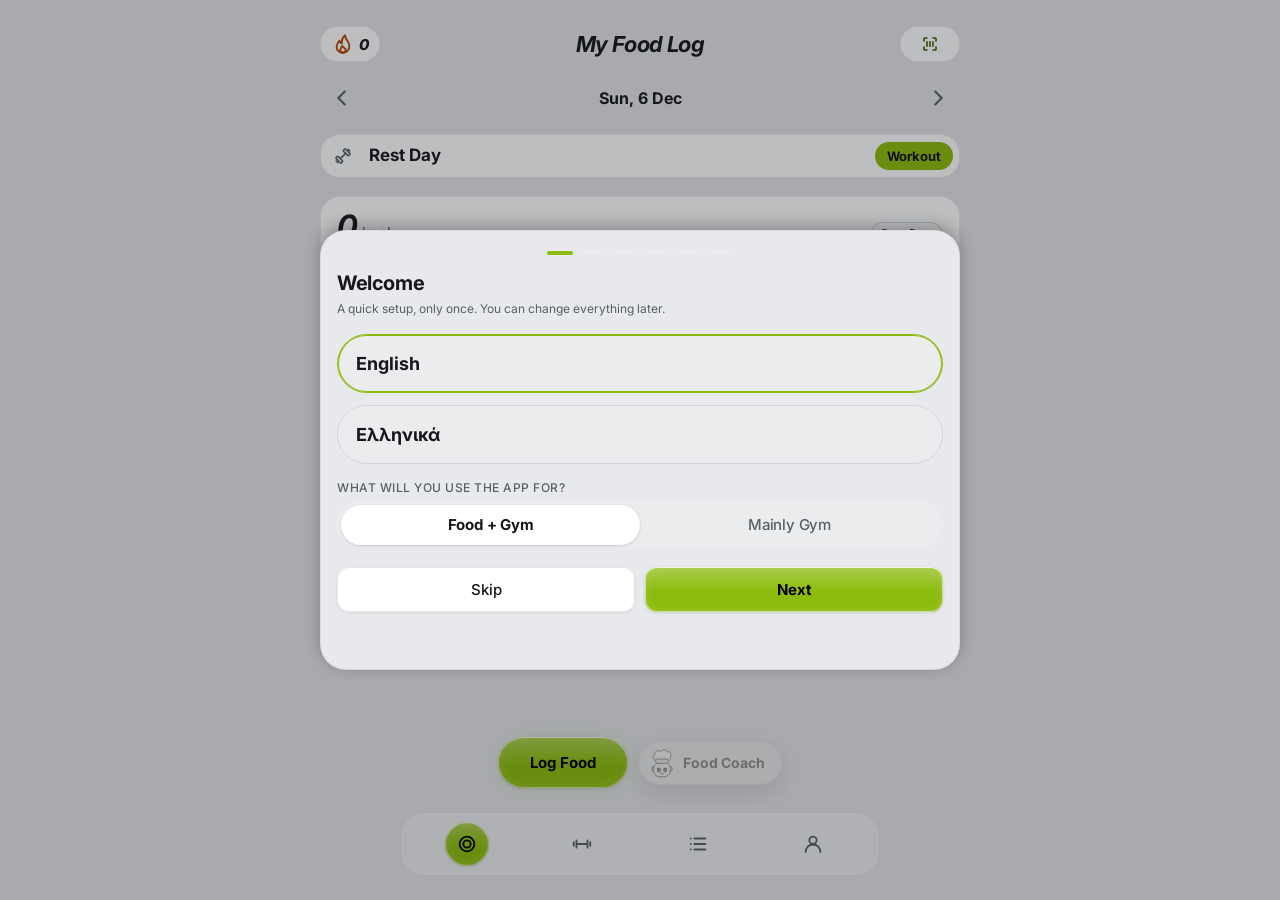
==== index.html @ 52660d32 "Merge pull request #151 from PetrosVertz/claude/peaceful-edison-fq4jvp claude/peaceful-edison-fq4jvp" ====
<!doctype html>
<html lang="en"><head>
<meta charset="utf-8">
<meta name="viewport" content="width=device-width, initial-scale=1, maximum-scale=1, viewport-fit=cover">
<title>Tracker</title>
<meta name="theme-color" content="#0f1113">
<meta name="apple-mobile-web-app-capable" content="yes">
<meta name="mobile-web-app-capable" content="yes">
<meta name="apple-mobile-web-app-status-bar-style" content="black-translucent">
<meta name="apple-mobile-web-app-title" content="Tracker">
<link rel="manifest" href="manifest.webmanifest">
<link rel="icon" href="icon-192.png">
<link rel="apple-touch-icon" href="icon-180.png">
<script>
// 0.6.9 theme (device setting in ft.ui.v1): applied before the first paint so there's no flash. The full logic is THEME in js/ui.js.
(function(){ try{ var raw = localStorage.getItem('ft.ui.v1'), u = JSON.parse(raw || '{}'), th = u.theme || {}, m = th.mode || (raw ? 'dark' : 'auto');
  var look = m === 'auto' ? (matchMedia('(prefers-color-scheme: light)').matches ? 'light' : 'dark') : m; document.documentElement.setAttribute('data-theme', look);
  // 0.7.10.7 Settings › Theme › Status Bar: Solid = the solid black status bar, so the page starts below the clock (iPhone reads this only when the app opens)
  if(th.bar === 'solid'){ document.documentElement.classList.add('sbsolid'); var sb = document.querySelector('meta[name="apple-mobile-web-app-status-bar-style"]'); if(sb) sb.setAttribute('content', 'black'); } }catch(e){} })();
</script>
<script>
// Home Screen app on iPhone: size everything to the real screen (the reported viewport can be shorter, leaving a black strip at the bottom). In Safari nothing changes.
(function(){ var pwa = window.navigator.standalone === true || (window.matchMedia && matchMedia('(display-mode: standalone)').matches); if(!pwa) return;
  var de = document.documentElement; de.classList.add('pwa');
  // 0.7.10.7: with the Solid status bar the page starts below it, so the full screen height would be too tall: use the real viewport.
  // But newer iPhones can ignore Solid and still draw the page under the clock (then the status-bar safe area is not 0): the viewport is short again, so use the full screen
  // height, or the bottom bar and main button float ~60 px too high.
  var probe; function underBar(){ try{ if(!probe){ probe = document.createElement('div'); probe.style.cssText = 'position:fixed;left:0;top:0;width:0;height:env(safe-area-inset-top);visibility:hidden;pointer-events:none'; de.appendChild(probe); } return probe.offsetHeight > 0; }catch(e){ return true; } }
  function fit(){ var portrait = innerHeight >= innerWidth, full = !de.classList.contains('sbsolid') || underBar(), h = portrait && full ? Math.max(innerHeight, screen.height || 0) : innerHeight; de.style.setProperty('--appH', h + 'px'); }
  fit(); addEventListener('resize', fit); addEventListener('orientationchange', function(){ setTimeout(fit, 250); }); })();
</script>
<link rel="preconnect" href="https://fonts.googleapis.com">
<link rel="preconnect" href="https://fonts.gstatic.com" crossorigin>
<link rel="stylesheet" href="https://fonts.googleapis.com/css2?family=Inter:ital,wght@0,400;0,500;0,700;0,800;1,500;1,700;1,800&amp;display=swap">
<link rel="stylesheet" href="css/base.css">
<link rel="stylesheet" href="css/glass.css">
<link rel="stylesheet" href="css/motion.css">
<link rel="stylesheet" href="css/layout.css">
<link rel="stylesheet" href="css/workout.css">
<link rel="stylesheet" href="css/theme.css">
</head>
<body>

<!-- ============ MY FOODS ============ -->
<section class="page wrap hide" id="pgFoods">
  <header>
    <div class="left"><button class="backarrow hide" id="backBtn" aria-label="Back" data-ta="back"><svg width="28" height="28" viewBox="0 0 24 24" fill="none" stroke="currentColor" stroke-width="2.4" stroke-linecap="round" stroke-linejoin="round" aria-hidden="true"><path d="M15 5l-7 7 7 7"/></svg></button><button class="stkbub hide" type="button" aria-label="Streak"></button><h1 data-t="tabFood"></h1></div>
    <p class="hdate hide" id="fDate"></p>
    <div class="hbtns"><button class="scanpill" type="button" id="fScanBtn" aria-label="Scan"><svg width="18" height="18" viewBox="0 0 24 24" fill="none" stroke="currentColor" stroke-width="2.2" stroke-linecap="round" stroke-linejoin="round" aria-hidden="true"><path d="M4 8V5a1 1 0 0 1 1-1h3M16 4h3a1 1 0 0 1 1 1v3M20 16v3a1 1 0 0 1-1 1h-3M8 20H5a1 1 0 0 1-1-1v-3M8 9v6M12 9v6M16 9v6"/></svg></button></div>
  </header>
  <div id="fHub" class="hide">
    <div class="bento fbento" id="fBento">
      <div class="bt bt-foods" role="button" tabindex="0" data-fsec="foods" id="fhFoods"></div>
      <div class="bt" role="button" tabindex="0" data-fsec="meals" id="fhMeals"></div>
      <div class="bt" role="button" tabindex="0" data-fsec="supps" id="fhSupps"></div>
      <div class="bt" role="button" tabindex="0" data-fsec="meals" id="fhRecipes"></div>
      <div class="bt" role="button" tabindex="0" data-fsec="groc" id="fhGroc"></div>
      <div class="bt bt-wide" role="button" tabindex="0" data-fsec="fridge" id="fhInv"></div>
    </div>
  </div>
  <div class="hide" id="fTabs"></div>
  <div id="storeView">
    <div class="logfX"><input class="search" id="search" type="search" data-tp="searchFoods" autocomplete="off"></div>
    <div class="chips" id="catChips"></div>
    <div class="bar"><button class="chkbtn aiafter" type="button" id="checkFoodsBtn" data-t="chkBtn"></button><button class="linkbtn" id="sortBtn"></button></div>
    <div class="list" id="list"></div>
  </div>
  <div id="mealsView" class="hide">
    <div class="recOpts" id="recOpts"><button class="opt bigopt" id="cookSuggestBtn" type="button"><span class="recFace" aria-hidden="true"></span><span><b data-t="cookSuggest"></b><small data-t="cookSuggestSub"></small></span></button><button class="opt bigopt" id="cookQuickBtn" type="button"><span class="recFace" aria-hidden="true"></span><span><b data-t="foodsQrOpt"></b><small data-t="foodsQrOptSub"></small></span></button><button class="opt bigopt" id="cookOwnBtn" type="button"><span><b data-t="cookOwn"></b><small data-t="cookOwnSub"></small></span></button></div>
    <div class="logfX"><input class="search" id="mSearch" type="search" data-tp="searchMeals" autocomplete="off"></div>
    <div class="bar"><span id="mCount"></span></div>
    <div class="list" id="mList"></div>
  </div>
  <div id="foodSupps">
    <h3 class="sect"><span class="sic"><svg width="18" height="18" viewBox="0 0 24 24" fill="none" stroke="currentColor" stroke-width="2" stroke-linecap="round" stroke-linejoin="round" aria-hidden="true"><g transform="rotate(-45 12 12)"><rect x="3" y="8" width="18" height="8" rx="4"/><path d="M12 8v8"/></g></svg><span data-t="tSupps"></span></span><button class="linkbtn" id="suppAddBtn" data-t="addSuppFab"></button></h3>
    <div class="bar" style="margin-top:4px"><span id="sToday"></span><span id="sTodayN"></span></div>
    <div class="progress"><i id="sProg" style="width:0"></i></div>
    <div class="list" id="sList"></div>
  </div>
  <!-- Petros: Inventory (the old Kitchen › Fridge) and Groceries are Food Library sections now -->
  <div id="fridgeView" class="hide">
  <div class="mpill" id="fLoc"><button data-v="all" data-t="all"></button><button data-v="fridge" data-t="locFridge"></button><button data-v="freezer" data-t="locFreezer"></button><button data-v="cupboard" data-t="locCupboard"></button></div>
  <input class="search" id="fSearch" type="search" data-tp="searchFridge" autocomplete="off">
  <div class="list" id="fList"></div>
</div>
  <div id="pgGroc" class="hide">
  <div class="brandrow" style="margin:6px 0 4px"><input id="gIn" data-tp="gAddPh" autocomplete="off"><button class="btn small primary" id="gAdd" data-t="add"></button></div>
  <div id="gSugg" class="sres"></div>
  <div class="list" id="gList" style="margin-top:12px"></div>
  <div id="gDone"></div>
</div>
</section>

<!-- ============ MY SUPPLEMENTS ============ -->
<section class="page wrap hide" id="pgSupps">
  <header>
    <div class="left"><button class="backarrow" id="backBtn2" aria-label="Back" data-ta="back"><svg width="28" height="28" viewBox="0 0 24 24" fill="none" stroke="currentColor" stroke-width="2.4" stroke-linecap="round" stroke-linejoin="round" aria-hidden="true"><path d="M15 5l-7 7 7 7"/></svg></button><h1 data-t="tSupps"></h1></div>
  </header>
</section>

<!-- ============ TODAY'S FOOD ============ -->
<section class="page wrap hide" id="pgToday">
  <header>
    <div class="left"><button class="stkbub" type="button" aria-label="Streak"></button><h1 data-t="tToday"></h1></div>
    <div class="hbtns"><button class="scanpill" type="button" id="tScanBtn" aria-label="Scan"><svg width="18" height="18" viewBox="0 0 24 24" fill="none" stroke="currentColor" stroke-width="2.2" stroke-linecap="round" stroke-linejoin="round" aria-hidden="true"><path d="M4 8V5a1 1 0 0 1 1-1h3M16 4h3a1 1 0 0 1 1 1v3M20 16v3a1 1 0 0 1-1 1h-3M8 20H5a1 1 0 0 1-1-1v-3M8 9v6M12 9v6M16 9v6"/></svg></button><button class="iconbtn plainic" id="targetsBtn" aria-label="Targets"><svg width="24" height="24" viewBox="0 0 24 24" fill="none" stroke="currentColor" stroke-width="2" stroke-linecap="round" stroke-linejoin="round" aria-hidden="true"><path d="M4 7h9M17 7h3M4 17h3M11 17h9"/><circle cx="15" cy="7" r="2"/><circle cx="9" cy="17" r="2"/></svg></button></div>
  </header>
  <div class="daynav"><button class="backarrow" id="dPrev" data-ta="logAPrevDay" aria-label="Previous day"><svg width="22" height="22" viewBox="0 0 24 24" fill="none" stroke="currentColor" stroke-width="2.4" stroke-linecap="round" stroke-linejoin="round" aria-hidden="true"><path d="M15 5l-7 7 7 7"/></svg></button><button type="button" id="dLabel" class="dlabel" aria-haspopup="dialog"></button><button class="backarrow" id="dNext" data-ta="logANextDay" aria-label="Next day"><svg width="22" height="22" viewBox="0 0 24 24" fill="none" stroke="currentColor" stroke-width="2.4" stroke-linecap="round" stroke-linejoin="round" aria-hidden="true"><path d="M9 5l7 7-7 7"/></svg></button></div>
  <div id="dBlocks" class="dblocks"></div>
  <div class="seg hide" id="dType" style="display:none"><button data-v="gym" data-t="gymDay"></button><button data-v="rest" data-t="restDay"></button></div>
  <div id="gymBox" class="hide">
    <div class="seg" id="dWork" style="margin-top:8px"><button data-v="legs" data-t="wLegs"></button><button data-v="upper" data-t="wUpper"></button><button data-v="full" data-t="wFull"></button></div>
    <div class="brandrow" style="margin-top:8px"><label for="dTime" style="margin:0;flex:1" data-t="workoutAt"></label><label class="wptime" style="flex:0 0 130px"><span></span><input id="dTime" type="time" class="remtime"></label></div>
  </div>
  <div class="macrocard"><div id="dTotals"></div>
    <div class="advwrap" id="dExtras"><div class="advline"><label class="advrow"><span data-t="advancedT"></span><input type="checkbox" id="advSw"></label><button class="tgcard" id="tgCardBtn" type="button" data-ta="targetsT" aria-label="Daily targets"><svg width="24" height="24" viewBox="0 0 24 24" fill="none" stroke="currentColor" stroke-width="1.9" stroke-linecap="round" stroke-linejoin="round" aria-hidden="true"><circle cx="12" cy="12" r="5.6"/><path d="M12 12l2.6-2.9"/><path d="M5.21 18.79h.01M2.40 12.00h.01M5.21 5.21h.01M12.00 2.40h.01M18.79 5.21h.01M21.60 12.00h.01M18.79 18.79h.01" stroke-width="2.6"/></svg></button></div>
      <div class="advbody hide" id="advBody"><div id="dExtrasBody"></div>
      <div class="advtiming"><div class="advh"><span data-t="carbTiming"></span><button class="ibtn" type="button" data-tip="tipCarbT" data-ta="logAInfo" aria-label="Info"><svg width="18" height="18" viewBox="0 0 24 24" fill="none" stroke="currentColor" stroke-width="2" stroke-linecap="round" stroke-linejoin="round" aria-hidden="true"><circle cx="12" cy="12" r="9"/><path d="M12 11v5.5M12 7.5h.01"/></svg></button></div><div id="dTiming"></div><label class="advrow realrow"><span data-t="realStartT"></span><input type="checkbox" id="realStart"></label></div></div></div>
    </div>
  <div id="dRec"></div>
  
  <div id="dEatenWrap"><details class="fold sectfold" id="dEatenFold" open><summary><span data-t="eaten"></span><small id="dEatenN"></small><button class="eyest" id="copyYesterday" type="button" data-tl="copyYesterday" data-ta="copyYesterday" aria-label="Same as yesterday"><svg width="20" height="20" viewBox="0 0 24 24" fill="none" stroke="currentColor" stroke-width="2.2" stroke-linecap="round" stroke-linejoin="round" aria-hidden="true"><path d="M4 9a7 7 0 0 1 12-3l3 3M20 15a7 7 0 0 1-12 3l-3-3M19 4v5h-5M5 20v-5h5"/></svg></button><button class="fmpill" id="planBtn" type="button" data-ai data-ta="lwFill" aria-label="Fill My Macros"><span class="fmface" aria-hidden="true"></span><span class="fmt" data-t="lwFill"></span><span class="tdots" aria-hidden="true"><i></i><i></i><i></i></span></button></summary>
  <div id="dScroll"><div id="planShow"></div><div class="list" id="dLog"></div></div></details></div>
</section>

<!-- ============ GYM ============ -->
<section class="page wrap hide" id="pgGym">
  <header>
    <div class="left"><button class="backarrow hide" id="gBackBtn" aria-label="Back" data-ta="back" data-ta="back"><svg width="28" height="28" viewBox="0 0 24 24" fill="none" stroke="currentColor" stroke-width="2.4" stroke-linecap="round" stroke-linejoin="round" aria-hidden="true"><path d="M15 5l-7 7 7 7"/></svg></button><button class="stkbub hide" type="button" aria-label="Streak"></button><h1 data-t="tabGym"></h1></div>
    <p class="hdate hide" id="gDate"></p>
  </header>
  <div id="gBanner"></div>
  <button class="btn primary bigstart" id="gStart"></button><button class="linkbtn gother" id="gOther" data-t="otherWorkout"></button>
  <div id="gHub">
    <div class="bento gbento" id="gBento">
      <div class="bt" role="button" tabindex="0" data-sec="gym-lib" id="ghLib"></div>
      <div class="bt bt-tall" role="button" tabindex="0" data-sec="gym-rec" id="ghRec"></div>
      <div class="bt" role="button" tabindex="0" data-sec="gym-prog" id="ghProg"></div>
      <div class="bt bt-wide" role="button" tabindex="0" data-sec="gym-week" id="ghWeek"></div>
    </div>
  </div>
  <div class="hide" id="gTabs"></div>
  <div id="gPlanV"></div>
  <div id="gTplV" class="hide"></div>
  <div class="hide" id="gWeigh"><h3 class="sect" style="margin-top:4px"><span data-t="wtTitle"></span></h3><div class="wtcard" id="gWChart"></div>
    <div class="wibox wismall"><div class="brandrow"><label for="wiIn" class="wil" data-t="wiT"></label><input id="wiIn" type="number" inputmode="decimal" step="any"><span id="wiU" style="color:var(--muted)">kg</span><button class="btn small" id="wiSave" data-t="wiSave"></button></div><div id="wiOut"></div></div></div>
  <div id="gProgV" class="hide"></div>
  <div id="gRecV" class="hide"></div>
</section>

<!-- Inventory and Groceries (the old Kitchen tab) are Food Library sections: see #fridgeView / #pgGroc above -->
<section class="page wrap hide" id="pgSettings"><header><div class="left"><button class="backarrow" id="sBackBtn" aria-label="Back" data-ta="back"><svg width="28" height="28" viewBox="0 0 24 24" fill="none" stroke="currentColor" stroke-width="2.4" stroke-linecap="round" stroke-linejoin="round" aria-hidden="true"><path d="M15 5l-7 7 7 7"/></svg></button><h1 data-t="settings"></h1></div></header><div class="ssearch"><svg width="18" height="18" viewBox="0 0 24 24" fill="none" stroke="currentColor" stroke-width="2.2" stroke-linecap="round" stroke-linejoin="round" aria-hidden="true"><circle cx="11" cy="11" r="7"/><path d="M20 20l-3.6-3.6"/></svg><input id="sSearch" type="search" autocomplete="off" enterkeyhint="search" data-tp="shSearchPh"><button class="ssx hide" id="sSearchX" type="button" aria-label="Clear"><svg width="16" height="16" viewBox="0 0 24 24" fill="none" stroke="currentColor" stroke-width="2.6" stroke-linecap="round" aria-hidden="true"><path d="M7 7l10 10M17 7L7 17"/></svg></button></div><div id="sResults" class="pgroup hide"></div><div id="sMain"><button class="bknow" type="button" id="sBackupNow"><svg width="20" height="20" viewBox="0 0 24 24" fill="none" stroke="currentColor" stroke-width="2.2" stroke-linecap="round" stroke-linejoin="round" aria-hidden="true"><path d="M12 15V4M7.5 8.5L12 4l4.5 4.5M5 14v4.5A1.5 1.5 0 0 0 6.5 20h11a1.5 1.5 0 0 0 1.5-1.5V14"/></svg><b data-t="shBackupNow"></b><small id="sBackupLast"></small></button><div class="pgroup"><button class="prow pmain" type="button" id="sPhotoBtn"><span data-t="stProfile"></span></button><button class="prow pmain" type="button" data-sp="ovSCustom"><span data-t="stCustom"></span></button><button class="prow pmain" type="button" data-sp="ovSBody"><span data-t="stBody"></span></button><button class="prow pmain" type="button" data-sp="ovSFood"><span data-t="stFoodPrefs"></span></button><button class="prow pmain" type="button" data-sp="ovSAI"><span data-t="stAI"></span></button><button class="prow pmain" type="button" data-sp="ovSData"><span data-t="stData"></span></button><button class="prow pmain" type="button" data-sp="ovSBeta"><span data-t="stBeta"></span></button><button class="prow pmain" type="button" data-sp="ovSAbout"><span data-t="stAbout"></span></button></div></div><div class="ver">Food Tracker · Gym Buddy · v0.8</div></section>

<!-- ============ PROFILE (0.7.7) ============ -->
<section class="page wrap hide" id="pgProfile">
  <header>
    <div class="left"><h1 data-t="tabProfile"></h1></div>
    <div class="hbtns"><button class="iconbtn plainic" id="pfGear" type="button" aria-label="Settings" data-ta="settings"><svg width="24" height="24" viewBox="0 0 24 24" fill="none" stroke="currentColor" stroke-width="2" stroke-linecap="round" stroke-linejoin="round" aria-hidden="true"><path d="M12.22 2h-.44a2 2 0 0 0-2 2v.18a2 2 0 0 1-1 1.73l-.43.25a2 2 0 0 1-2 0l-.15-.08a2 2 0 0 0-2.73.73l-.22.38a2 2 0 0 0 .73 2.73l.15.1a2 2 0 0 1 1 1.72v.51a2 2 0 0 1-1 1.74l-.15.09a2 2 0 0 0-.73 2.73l.22.38a2 2 0 0 0 2.73.73l.15-.08a2 2 0 0 1 2 0l.43.25a2 2 0 0 1 1 1.73V20a2 2 0 0 0 2 2h.44a2 2 0 0 0 2-2v-.18a2 2 0 0 1 1-1.73l.43-.25a2 2 0 0 1 2 0l.15.08a2 2 0 0 0 2.73-.73l.22-.39a2 2 0 0 0-.73-2.73l-.15-.08a2 2 0 0 1-1-1.74v-.5a2 2 0 0 1 1-1.74l.15-.09a2 2 0 0 0 .73-2.73l-.22-.38a2 2 0 0 0-2.73-.73l-.15.08a2 2 0 0 1-2 0l-.43-.25a2 2 0 0 1-1-1.73V4a2 2 0 0 0-2-2z"/><circle cx="12" cy="12" r="3"/></svg></button></div>
  </header>
  <div id="pfBody"></div>
</section>

<button class="fab fab2 hide" id="fab2" type="button" data-t="scanFoodFab"></button><button class="fab hide" id="fab"></button>
<nav class="rail" id="rail" aria-label="Tabs">
  <button data-tab="today" class="r-today"><span class="ri"><svg width="22" height="22" viewBox="0 0 24 24" fill="none" stroke="currentColor" stroke-width="2" stroke-linecap="round" stroke-linejoin="round" aria-hidden="true"><circle cx="12" cy="12" r="8"/><circle cx="12" cy="12" r="4"/></svg></span><span class="sr" data-t="tabToday"></span></button>
  <button data-tab="gym" class="r-gym"><span class="ri"><svg width="22" height="22" viewBox="0 0 24 24" fill="none" stroke="currentColor" stroke-width="2" stroke-linecap="round" stroke-linejoin="round" aria-hidden="true"><path d="M6 8v8M18 8v8M3 10v4M21 10v4M6 12h12"/></svg></span><span class="sr" data-t="tabGym"></span></button>
  <button data-tab="food" class="r-food"><span class="ri"><svg width="22" height="22" viewBox="0 0 24 24" fill="none" stroke="currentColor" stroke-width="2" stroke-linecap="round" stroke-linejoin="round" aria-hidden="true"><path d="M8 6h12M8 12h12M8 18h12M4 6h.01M4 12h.01M4 18h.01"/></svg></span><span class="sr" data-t="tabFood"></span></button>
  <button data-tab="profile" class="r-profile"><span class="ri"><svg width="22" height="22" viewBox="0 0 24 24" fill="none" stroke="currentColor" stroke-width="2" stroke-linecap="round" stroke-linejoin="round" aria-hidden="true"><circle cx="12" cy="8" r="4"/><path d="M4 20.5a8 8 0 0 1 16 0"/></svg></span><span class="sr" data-t="tabProfile"></span></button>
</nav>

<div class="overlay" id="ovAsk"><div class="sheet askbox"><p id="askMsg"></p><div class="actions"><button class="btn" id="askNo"></button><button class="btn primary" id="askYes"></button></div></div></div>
<div class="overlay" id="ovPick"><div class="sheet"><h2 id="pickT"></h2><div id="pickList" class="picklist"></div><div class="actions"><button class="btn" data-close data-t="cancel"></button></div></div></div>
<label id="hapL" aria-hidden="true" style="position:fixed;left:-99px;top:0;width:1px;height:1px;opacity:0;pointer-events:none"><input type="checkbox" switch id="hapI" tabindex="-1"></label>
<div class="overlay" id="ovSbm"><div class="sheet tall"><h2 id="sbmT"></h2><div id="sbmBody"></div><div class="actions"><button class="btn" data-close data-t="close"></button></div></div></div>
<div class="overlay" id="ovBulb"><div class="sheet tall"><h2 id="blTitle"></h2><div id="blBody"></div><div class="actions"><button class="btn" data-close data-t="close"></button></div></div></div>
<div class="overlay" id="ovSaveTpl"><div class="sheet"><h2 data-t="saveTplT"></h2><p class="sub" data-t="saveTplSub"></p>
  <label for="svName" data-t="workoutName"></label><input id="svName" autocomplete="off">
  <div class="actions"><button class="btn" id="svSkip" data-t="saveTplNo"></button><button class="btn primary" id="svSave" data-t="saveTplYes"></button></div></div></div>
<!-- ============ 0.5.4 SHEETS ============ -->
<div class="overlay" id="ovSetup"><div class="sheet tall" id="suBody"></div></div>
<div class="overlay" id="ovQuick"><div class="sheet">
  <h2 data-t="qaT"></h2><p class="sub" data-t="qaSub"></p>
  <input id="qaName" autocomplete="off" data-tp="qaPh" enterkeyhint="done">
  <div class="seg" id="qaSize" style="margin-top:10px"><button data-v="0.7" data-t="qaSmall"></button><button data-v="1" data-t="qaNormal" class="on"></button><button data-v="1.4" data-t="qaBig"></button></div>
  <div class="hint" id="qaOut"></div>
  <div class="actions"><button class="btn small danger hide" id="qaDel" data-t="delete"></button><button class="btn" data-close data-t="cancel"></button><button class="btn primary" id="qaSave" data-t="qaLog"></button></div>
</div></div>
<div class="overlay" id="ovShop"><div class="sheet">
  <h2 data-t="shopT"></h2><p class="sub" data-t="shopSub"></p>
  <div id="shopOpts">
    <button class="opt camopt" data-shop="camera"><span><b class="aiafter" data-t="shopCam"></b><small data-t="shopCamSub"></small></span></button>
    <button class="opt" data-shop="scan"><span><b data-t="shopScan"></b><small data-t="shopScanSub"></small></span></button>
    <button class="opt" data-shop="search"><span><b data-t="shopSearch"></b><small data-t="shopSearchSub"></small></span></button>
  </div>
  <input type="file" id="shopFile" accept="image/*" capture="environment" class="hide">
  <div class="actions"><button class="btn" data-close data-t="cancel"></button></div>
</div></div>
<div class="overlay rcptov" id="ovRcpt"><div class="sheet rcptsheet">
  <div class="rcptcam" id="rcptCam">
    <video id="rcptVideo" playsinline muted autoplay></video>
    <div class="rcptguide" id="rcptGuide"></div>
    <div class="rcpthint" id="rcptHint" aria-live="polite"></div>
    <div class="rcptpart hide" id="rcptPart"></div>
    <div class="rcptbar">
      <button class="rcptshut" type="button" id="rcptShut" data-ta="rcptShoot"><i></i></button>
      <button class="rcptbtn hide" type="button" id="rcptTorch" data-ta="light"><svg width="22" height="22" viewBox="0 0 24 24" fill="none" stroke="currentColor" stroke-width="2" stroke-linecap="round" stroke-linejoin="round" aria-hidden="true"><path d="M13 2L4.5 13.5H11L10 22l8.5-11.5H12z"/></svg></button>
    </div>
  </div>
  <div class="rcptview hide" id="rcptView">
    <div class="row"><h2 data-t="rcptCheckT"></h2><span class="chip" id="rcptCount"></span></div>
    <div class="rcptimg" id="rcptImg"></div>
    <div class="status" id="rcptStatus"></div>
    <div class="actions rcptacts"><button class="btn" type="button" id="rcptRetake" data-t="rcptRetake"></button><button class="btn" type="button" id="rcptNext" data-t="rcptNext"></button><button class="btn primary" type="button" id="rcptUse" data-t="rcptUse"></button></div>
  </div>
  <input type="file" id="rcptFile" accept="image/*" capture="environment" class="hide">
</div></div>
<div class="overlay" id="ovShopRev"><div class="sheet tall">
  <h2 data-t="shopReview"></h2><p class="sub" data-t="shopReviewSub"></p>
  <div class="status" id="shopStatus"></div>
  <div id="shopDone"></div>
  <div id="shopList"></div>
  <div id="shopSkip"></div>
  <button class="linkbtn hide" type="button" id="shopTableBtn"><span class="aiafter" data-t="shopTable"></span></button>
  <div class="actions"><button class="btn" data-close data-t="cancel"></button><button class="btn primary" id="shopAddBtn"></button></div>
</div></div>
<div class="overlay" id="ovTable"><div class="sheet">
  <h2 data-t="tableT"></h2><p class="sub" data-t="tableSub"></p>
  <input type="file" id="tableFile" accept="image/*" capture="environment" class="hide">
  <div class="actions"><button class="btn" data-close data-t="skip"></button><button class="btn primary" id="tableTake" data-t="tableTake"></button></div>
</div></div>
<div class="overlay" id="ovShopEd"><div class="sheet">
  <h2 data-t="shopEditT"></h2>
  <label for="shedName" data-t="supName"></label>
  <input id="shedName" autocomplete="off">
  <label data-t="shopEditFood"></label>
  <button class="btn" type="button" id="shedFoodBtn"><span id="shedFood"></span></button>
  <label data-t="shopEditTag"></label>
  <div class="tchips" id="shedTags"></div>
  <label for="shedSize" data-t="shopFPackSize"></label>
  <div class="brandrow"><input id="shedSize" inputmode="decimal" data-nfix style="flex:1"><span id="shedUnit"></span></div>
  <label data-t="shopEditCount"></label>
  <div class="brandrow"><button class="btn" type="button" data-shedn="-1" aria-label="-1"><svg width="18" height="18" viewBox="0 0 24 24" fill="none" stroke="currentColor" stroke-width="2.4" stroke-linecap="round" aria-hidden="true"><path d="M5 12h14"/></svg></button><b id="shedCount" style="flex:1;text-align:center"></b><button class="btn" type="button" data-shedn="1" aria-label="+1"><svg width="18" height="18" viewBox="0 0 24 24" fill="none" stroke="currentColor" stroke-width="2.4" stroke-linecap="round" aria-hidden="true"><path d="M5 12h14M12 5v14"/></svg></button></div>
  <div class="actions"><button class="btn primary" type="button" id="shedDone" data-t="done"></button></div>
</div></div>
<div class="overlay" id="ovCheck"><div class="sheet tall">
  <h2 data-t="chkT"></h2><p class="sub" data-t="chkSub"></p>
  <div class="status" id="chkStatus"></div>
  <div id="chkSum"></div>
  <div id="chkList"></div>
  <div class="actions"><button class="btn" type="button" id="chkCancel" data-t="close"></button></div>
</div></div>
<div class="overlay" id="ovDemo"><div class="sheet tall formpage">
  <h2 id="dmTitle"></h2>
  <div class="fpphoto" id="dmPhoto"></div>
  <button class="linkbtn hide" id="dmNext" data-t="formNext"></button>
  <button class="linkbtn hide" id="dmWrong" type="button" data-t="formWrong"></button>
  <div class="fpcols" id="dmBody"></div>
  <p class="hint" id="dmCredit" data-t="formCredit"></p>
</div></div>

<!-- ============ SETTINGS PAGES (0.6.9, iPhone-style) ============ -->
<div class="overlay" id="ovSCustom"><div class="sheet tall setpage"><h2 data-t="stCustom"></h2><div class="pgroup"><button class="prow" id="sThemeBtn" type="button"><span data-t="themeT"></span><span class="sv" id="sThemeVal"></span><svg width="18" height="18" viewBox="0 0 24 24" fill="none" stroke="currentColor" stroke-width="2.4" stroke-linecap="round" stroke-linejoin="round" aria-hidden="true"><path d="M9 5l7 7-7 7"/></svg></button><button class="prow" type="button" data-sp="ovSLang"><span data-t="language"></span><span class="sv" data-t="langName"></span><svg width="18" height="18" viewBox="0 0 24 24" fill="none" stroke="currentColor" stroke-width="2.4" stroke-linecap="round" stroke-linejoin="round" aria-hidden="true"><path d="M9 5l7 7-7 7"/></svg></button><button class="prow" type="button" data-sp="ovSUnits"><span data-t="unitsT"></span><span class="sv" data-t="unitsSub"></span><svg width="18" height="18" viewBox="0 0 24 24" fill="none" stroke="currentColor" stroke-width="2.4" stroke-linecap="round" stroke-linejoin="round" aria-hidden="true"><path d="M9 5l7 7-7 7"/></svg></button><button class="prow" type="button" data-sp="ovSTime"><span data-t="timeFmtT"></span><span class="sv" id="sTimeVal"></span><svg width="18" height="18" viewBox="0 0 24 24" fill="none" stroke="currentColor" stroke-width="2.4" stroke-linecap="round" stroke-linejoin="round" aria-hidden="true"><path d="M9 5l7 7-7 7"/></svg></button><button class="prow" type="button" data-sp="ovSTabs"><span data-t="stTabs"></span><svg width="18" height="18" viewBox="0 0 24 24" fill="none" stroke="currentColor" stroke-width="2.4" stroke-linecap="round" stroke-linejoin="round" aria-hidden="true"><path d="M9 5l7 7-7 7"/></svg></button></div></div></div>
<div class="overlay" id="ovSTabs"><div class="sheet tall setpage"><h2 data-t="stTabs"></h2><label data-t="suUse"></label><div class="seg" id="sUse"><button data-v="both" data-t="useBoth"></button><button data-v="gym" data-t="useGym"></button></div><p class="hint" data-t="tabsOrderSub"></p><label class="advrow tabsw"><span data-t="kitchenSw"></span><input type="checkbox" id="sKitchen"></label><p class="hint" data-t="kitchenSwSub"></p></div></div>
<div class="overlay" id="ovSTime"><div class="sheet tall setpage"><h2 data-t="timeFmtT"></h2><div class="seg" id="tmF"><button data-v="system" data-t="tmSys"></button><button data-v="12" data-t="tm12"></button><button data-v="24" data-t="tm24"></button></div><p class="hint" data-t="tmNote"></p></div></div>
<div class="overlay" id="ovSLang"><div class="sheet tall setpage"><h2 data-t="language"></h2><div class="seg" id="sLang"><button data-v="en">English</button><button data-v="el">Ελληνικά</button></div></div></div>
<div class="overlay" id="ovSUnits"><div class="sheet tall setpage"><h2 data-t="unitsT"></h2><label data-t="unW"></label><div class="seg" id="unW"><button data-v="kg">kg</button><button data-v="lb">lb</button></div><label data-t="unH"></label><div class="seg" id="unH"><button data-v="cm">cm</button><button data-v="ft">ft / in</button></div><label data-t="unF"></label><div class="seg" id="unF"><button data-v="g">g</button><button data-v="oz">oz</button></div><p class="hint" data-t="unNote"></p></div></div>
<div class="overlay" id="ovSBody"><div class="sheet tall setpage"><h2 data-t="stBody"></h2><div class="bodybox"><h3 data-t="yourBody"></h3>
    <div class="seg" id="sSex"><button data-v="m" data-t="suMale"></button><button data-v="f" data-t="suFemale"></button></div>
    <div class="grid" style="margin-top:8px"><div><label for="sH" data-t="suHeight"></label><input id="sH" type="number" inputmode="numeric" placeholder="cm"></div><div><label for="sW" data-t="bodyweight"></label><input id="sW" type="number" inputmode="decimal" step="any" placeholder="kg"></div></div>
    <button class="btn" id="sBodySave" style="width:100%;margin-top:10px" data-t="save"></button></div>
  <!-- Refinements 20B: Daily Targets sit open on this page (they were a separate window, ovTargets) -->
  <div class="bodybox tgbox" id="tgBox">
  <h3 data-t="targetsT"></h3>
  <p class="hint" data-t="targetsSub"></p>
  <label data-t="goal"></label>
  <div class="seg" id="tgGoal"><button data-v="bulk" data-t="gBulk"></button><button data-v="recomp" data-t="gRecomp"></button><button data-v="cut" data-t="gCut"></button></div>
  <input id="tgBw" type="hidden"><input id="tgFib" type="hidden">
  <div class="actions" style="margin-top:10px"><button class="btn" id="tgCalc" data-t="calcStart"></button></div>
  <div class="hint" id="tgCalcHint"></div>
  <h3><span data-t="gymDayTargets"></span> <button class="ibtn" type="button" data-tip="tipMacroSl" data-ta="logAInfo" aria-label="Info"><svg width="18" height="18" viewBox="0 0 24 24" fill="none" stroke="currentColor" stroke-width="2" stroke-linecap="round" stroke-linejoin="round" aria-hidden="true"><circle cx="12" cy="12" r="9"/><path d="M12 11v5.5M12 7.5h.01"/></svg></button></h3>
  <div class="grid4">
    <div><label>kcal</label><input id="tgGk" type="number" inputmode="numeric"></div><div><label data-t="protein"></label><input id="tgGp" type="number" inputmode="numeric"></div>
    <div><label data-t="carbs"></label><input id="tgGc" type="number" inputmode="numeric"></div><div><label data-t="fat"></label><input id="tgGf" type="number" inputmode="numeric"></div>
  </div>
  <h3 data-t="restDayTargets"></h3>
  <div class="grid4">
    <div><label>kcal</label><input id="tgRk" type="number" inputmode="numeric"></div><div><label data-t="protein"></label><input id="tgRp" type="number" inputmode="numeric"></div>
    <div><label data-t="carbs"></label><input id="tgRc" type="number" inputmode="numeric"></div><div><label data-t="fat"></label><input id="tgRf" type="number" inputmode="numeric"></div>
  </div>
  <div class="hint" id="tgCheck"></div>
  <button class="btn primary" id="tgSave" style="width:100%;margin-top:10px" data-t="save"></button>
</div></div></div>
<div class="overlay" id="ovSProfile"><div class="sheet tall setpage"><h2 data-t="stProfile"></h2><div class="phwrap"><div class="phcirc" id="phCirc"></div><p class="hint hide" id="phHint" data-t="phDrag"></p></div><div class="actions" id="phBtns"><button class="btn" id="phCam" type="button"></button><button class="btn" id="phLib" type="button"></button></div><div class="actions hide" id="phCropBtns"><button class="btn" id="phCancel" type="button" data-t="cancel"></button><button class="btn primary" id="phUse" type="button" data-t="phUse"></button></div><button class="linkbtn hide" id="phDel" type="button" data-t="phRemove"></button><label for="phName" data-t="phName"></label><input id="phName" autocomplete="off" maxlength="40" data-tp="phNamePh"><p class="hint" data-t="phNameSub"></p></div></div>
<div class="overlay" id="ovSFood"><div class="sheet tall setpage"><h2 data-t="stFoodPrefs"></h2><div id="sFoodBody"></div><div class="actions"><button class="btn primary" id="sFoodSave" data-t="save"></button></div></div></div>
<div class="overlay" id="ovSAI"><div class="sheet tall setpage"><h2 data-t="stAI"></h2><label id="sProvL" data-t="aiProvT"></label><div class="seg" id="sProv" role="radiogroup" aria-labelledby="sProvL"><button data-v="gemini" data-t="provGemini"></button><button data-v="anthropic" data-t="provAnthropic"></button><button data-v="openai" data-t="provOpenai"></button><button data-v="openrouter" data-t="provOpenrouter"></button></div><p class="hint" id="sProvNote"></p><label for="sKey" id="sKeyL"></label><input id="sKey" type="password" data-tp="geminiKeyPh" autocomplete="off"><div class="actions" style="margin-top:10px"><button class="btn" id="getKey" data-t="getKey"></button><button class="btn" id="testKey" data-t="testKey"></button></div><div class="status" id="keyStatus"></div><div id="sGemOnly"><details class="guide"><summary data-t="keyGuideT"></summary><ol class="steps" id="keySteps"></ol><p class="hint" data-t="keyNoNeed"></p></details><div class="hint" data-t="getKeyHint"></div></div><label for="sModel" id="sModelL"></label><input id="sModel" autocomplete="off"><label for="sModelAdv" data-t="aiModelAdv"></label><input id="sModelAdv" autocomplete="off"><div class="actions"><button class="btn primary" id="saveSettings" data-t="saveSettings"></button></div><label data-t="perT"></label><p class="hint" data-t="perSub"></p><div class="hint" data-t="perBase"></div><div class="seg" id="perBase"><button data-v="balanced" data-t="perBal"></button><button data-v="motivator" data-t="perMot"></button><button data-v="analytical" data-t="perAna"></button></div><div class="hint" data-t="perHumor"></div><div class="seg" id="perHumor"><button data-v="low" data-t="perLow"></button><button data-v="natural" data-t="perNat"></button><button data-v="playful" data-t="perPlay"></button></div><div class="hint" data-t="perLen"></div><div class="seg" id="perLen"><button data-v="concise" data-t="perCon"></button><button data-v="adaptive" data-t="perAda"></button><button data-v="detailed" data-t="perDet"></button></div><label for="perCustom" data-t="perCustomT"></label><textarea id="perCustom" rows="2" maxlength="300" data-tp="perCustomPh"></textarea><label data-t="aiKnowT"></label><p class="hint" data-t="aiKnowSub"></p><label data-t="memT"></label><p class="hint" data-t="memSub"></p><div id="aiMem"></div><div class="actions"><button class="btn small" id="aiMemCopy" data-t="memCopy"></button><button class="btn danger" id="aiKnowReset" data-t="aiKnowReset"></button></div><label data-t="aiuT"></label><p class="hint" data-t="aiuSub"></p><div id="aiUsage"></div><div class="actions"><button class="btn danger" id="aiuReset" data-t="aiuReset"></button></div></div></div>
<div class="overlay" id="ovSData"><div class="sheet tall setpage"><h2 data-t="stData"></h2><p class="sub" data-t="yourDataSub"></p><div class="actions" style="margin-top:0"><button class="btn primary" id="copyClaude" data-t="copyClaude"></button></div><div class="actions" style="margin-top:10px">
    <button class="btn" id="exportJson" data-t="download"></button>
    <button class="btn" id="importBtn" data-t="import"></button>
  </div><input type="file" id="importInput" accept="application/json,.json" class="hide"></div></div>
<div class="overlay" id="ovSBeta"><div class="sheet tall setpage"><h2 data-t="stBeta"></h2><p class="hint" data-t="betaSub"></p><pre class="betatxt" id="betaTxt"></pre><button class="btn primary" id="betaExport" type="button" data-t="betaExport"></button><p class="hint" id="betaMsg"></p></div></div>
<div class="overlay" id="ovSAbout"><div class="sheet tall setpage"><h2 data-t="stAbout"></h2><p class="sub aboutver" id="sAboutVer"></p><p class="hint gymcredit"><span data-t="gymBmCredit"></span> <a href="licenses/body-muscles/LICENSE.txt" target="_blank" rel="noopener" data-t="gymBmLic"></a> · <a href="licenses/body-muscles/NOTICE.txt" target="_blank" rel="noopener">NOTICE</a></p><button class="linkbtn" id="suAgainBtn" data-t="suAgain" style="margin-top:8px"></button></div></div>

<!-- ============ THEME (Settings › Theme, canvas ThemeMenu.dc.html) ============ -->
<div class="overlay" id="ovTheme"><div class="sheet tall themepage">
  <h2 data-t="themeT"></h2>
  <span class="thl" data-t="thAppearance"></span>
  <div class="mpill" id="thMode"><button data-v="dark" data-t="thDark"></button><button data-v="light" data-t="thLight"></button><button data-v="auto" data-t="thAuto"></button></div>
  <span class="thl" id="thNote"></span>
  <span class="thl" data-t="thBar"></span>
  <div class="mpill" id="thBar"><button data-v="clear" data-t="thBarClear"></button><button data-v="solid" data-t="thBarSolid"></button></div>
  <span class="thl" data-t="thBarNote"></span>
  <span class="thl" data-t="thColour"></span>
  <div class="thsw" id="thSw"></div>
  <span class="thl" data-t="thPreview"></span>
  <div class="thprev"><div class="kchead"><span class="kcnum">1,846<small>/ 2,900 kcal</small></span></div><span class="thbar"><i></i></span><button class="btn primary thlog" type="button" tabindex="-1">+ Log Food</button></div>
</div></div>

<!-- ============ LANGUAGE (first launch) ============ -->
<div class="overlay" id="ovLang"><div class="sheet">
  <h2>Choose your language · Διάλεξε γλώσσα</h2>
  <p class="sub">You can change it later in settings. · Μπορείς να την αλλάξεις αργότερα στις ρυθμίσεις.</p>
  <div class="langpick">
    <button data-lang="en">English</button>
    <button data-lang="el">Ελληνικά</button>
  </div>
</div></div>

<!-- ============ ADD FOOD ============ -->
<div class="overlay" id="ovAdd"><div class="sheet">
  <h2 data-t="addFood"></h2>
  <p class="sub" data-t="addSub"></p>
  <button class="opt" id="optScan"><span class="ic"><svg width="24" height="24" viewBox="0 0 24 24" fill="none" stroke="currentColor" stroke-width="2" stroke-linecap="round" stroke-linejoin="round" aria-hidden="true"><path d="M4 8V5a1 1 0 0 1 1-1h3M16 4h3a1 1 0 0 1 1 1v3M20 16v3a1 1 0 0 1-1 1h-3M8 20H5a1 1 0 0 1-1-1v-3M8 9v6M12 9v6M16 9v6"/></svg></span><span data-th="optScan"></span></button>
  <button class="opt" id="optPhoto"><span class="ic"><svg width="24" height="24" viewBox="0 0 24 24" fill="none" stroke="currentColor" stroke-width="2" stroke-linecap="round" stroke-linejoin="round" aria-hidden="true"><path d="M4 8h3l1.5-2.5h7L17 8h3a1 1 0 0 1 1 1v9a1 1 0 0 1-1 1H4a1 1 0 0 1-1-1V9a1 1 0 0 1 1-1z"/><circle cx="12" cy="13.5" r="3.5"/></svg></span><span data-th="optPhoto"></span></button>
  <button class="opt" id="optManual"><span class="ic"><svg width="24" height="24" viewBox="0 0 24 24" fill="none" stroke="currentColor" stroke-width="2" stroke-linecap="round" stroke-linejoin="round" aria-hidden="true"><rect x="2.5" y="6" width="19" height="12" rx="2.5"/><path d="M6.5 10h.01M10 10h.01M14 10h.01M17.5 10h.01M6.5 13.5h.01M17.5 13.5h.01M9.5 14h5"/></svg></span><span data-th="optManual"></span></button>
  <input type="file" id="photoInput" accept="image/*" capture="environment" class="hide">
  <div class="status" id="addStatus"></div>
  <div class="actions"><button class="btn" data-close data-t="cancel"></button></div>
</div></div>

<!-- ============ SCANNER ============ -->
<div class="overlay" id="ovScan"><div class="sheet">
  <div class="row"><h2 data-t="scanTitle"></h2><span class="chip hide" id="scanBasket"></span></div>
  <p class="sub" data-t="scanSub"></p>
  <div class="cam">
    <video id="video" playsinline muted autoplay></video>
    <div class="frame"></div><div class="line"></div>
    <button class="torch hide" id="torchBtn" data-t="light"></button>
    <div class="scanflash" id="scanFlash" aria-live="polite"></div>
    <div class="scanq hide" id="scanQ"><div id="scanQT"></div><p data-t="moreItemsQ"></p><div class="sqbtns"><button class="btn" type="button" id="scanQClose" data-t="close"></button><button class="btn primary" type="button" id="scanQMore" data-t="moreItems"></button></div></div>
  </div>
  <div class="status" id="scanStatus"></div>
  <button class="btn cantscan" id="cantScanBtn" data-t="cantScan"></button>
  <div id="cantScan" class="hide">
  <div class="row cscode"><input id="manualCode" inputmode="numeric" data-tp="typeCode" autocomplete="off"><button class="btn primary small" id="lookupBtn" data-t="lookUp"></button></div>
  <input type="file" id="barcodePhoto" accept="image/*" capture="environment" class="hide">
  <button class="btn csbtn csico" id="scanItemBtn"><svg width="20" height="20" viewBox="0 0 24 24" fill="none" stroke="currentColor" stroke-width="2" stroke-linecap="round" stroke-linejoin="round" aria-hidden="true"><path d="M4 8h3l1.5-2.5h7L17 8h3a1 1 0 0 1 1 1v9a1 1 0 0 1-1 1H4a1 1 0 0 1-1-1V9a1 1 0 0 1 1-1z"/><circle cx="12" cy="13.5" r="3.5"/></svg><span class="aiafter" data-t="scanItem"></span></button><input type="file" id="itemPhoto" accept="image/*" capture="environment" class="hide">
  <button class="btn csbtn csico hide" id="scanPhotoBtn"><svg width="20" height="20" viewBox="0 0 24 24" fill="none" stroke="currentColor" stroke-width="2" stroke-linecap="round" stroke-linejoin="round" aria-hidden="true"><path d="M4 8h3l1.5-2.5h7L17 8h3a1 1 0 0 1 1 1v9a1 1 0 0 1-1 1H4a1 1 0 0 1-1-1V9a1 1 0 0 1 1-1z"/><circle cx="12" cy="13.5" r="3.5"/></svg><span data-t="scanPhoto"></span></button>
  <button class="btn csbtn csico" id="scanLabel"><svg width="20" height="20" viewBox="0 0 24 24" fill="none" stroke="currentColor" stroke-width="2" stroke-linecap="round" stroke-linejoin="round" aria-hidden="true"><path d="M4 8h3l1.5-2.5h7L17 8h3a1 1 0 0 1 1 1v9a1 1 0 0 1-1 1H4a1 1 0 0 1-1-1V9a1 1 0 0 1 1-1z"/><circle cx="12" cy="13.5" r="3.5"/></svg><span data-t="noBarcodeLabel"></span></button>
  <button class="btn csbtn csico" id="scanManual"><svg width="20" height="20" viewBox="0 0 24 24" fill="none" stroke="currentColor" stroke-width="2" stroke-linecap="round" stroke-linejoin="round" aria-hidden="true"><rect x="2.5" y="6" width="19" height="12" rx="2.5"/><path d="M6.5 10h.01M10 10h.01M14 10h.01M17.5 10h.01M6.5 13.5h.01M17.5 13.5h.01M9.5 14h5"/></svg><span data-t="typeIt"></span></button>
  </div>
  <div class="actions">
    <button class="btn" id="scanCancel" data-t="close"></button>
  </div>
</div></div>

<!-- ============ FOOD FORM ============ -->
<div class="overlay" id="ovForm"><div class="sheet">
  <h2 id="formTitle"></h2>
  <p class="sub" id="formSub"></p>
  
  
  <label for="fBrand" data-t="brand"></label>
  <div class="brandrow">
    <input id="fBrand" data-tp="brandPh" autocomplete="off" list="brandList">
    <button class="toggle" id="noBrandBtn" data-t="noBrand"></button>
  </div>
  <datalist id="brandList"></datalist>
  <label for="fName" data-t="product"></label>
  <input id="fName" data-tp="productPh" autocomplete="off">
  <label data-t="labelFor"></label>
  <div class="seg" id="fState"><button data-v="uncooked" data-t="uncooked"></button><button data-v="cooked" data-t="cooked"></button><button data-v="ready" data-t="ready"></button></div>
  
  <label data-t="measuredIn"></label>
  <div class="seg" id="fUnit"><button data-v="g" data-t="grams"></button><button data-v="ml" data-t="millilitres"></button></div>
  <label id="per100"></label>
  <div class="grid4">
    <div><label for="fKcal">kcal</label><input id="fKcal" type="number" inputmode="decimal" step="any" min="0"></div>
    <div><label for="fP" data-t="protein"></label><input id="fP" type="number" inputmode="decimal" step="any" min="0"></div>
    <div><label for="fC" data-t="carbs"></label><input id="fC" type="number" inputmode="decimal" step="any" min="0"></div>
    <div><label for="fF" data-t="fat"></label><input id="fF" type="number" inputmode="decimal" step="any" min="0"></div>
  </div><div class="hint" id="kcalCheck"></div><label class="advrow"><span data-t="advancedT"></span><input type="checkbox" id="fAdvSw"></label><div id="fAdv" class="hide"><div><label data-t="foodType"></label><button class="typebtn" id="typeBtn"></button><div class="grid4">
    <div><label for="fFib" data-t="fibre"></label><input id="fFib" type="number" inputmode="decimal" step="any" min="0"></div>
    
    
    
  </div><div class="hint" data-t="stateHint"></div></div><div class="grid4"><div><label for="fSug" data-t="sugar"></label><input id="fSug" type="number" inputmode="decimal" step="any" min="0"></div><div><label for="fSat" data-t="satFat"></label><input id="fSat" type="number" inputmode="decimal" step="any" min="0"></div><div><label for="fSalt" data-t="salt"></label><input id="fSalt" type="number" inputmode="decimal" step="any" min="0"></div></div><label for="fK" data-t="potMg"></label><input id="fK" type="number" inputmode="numeric" step="any" min="0"><label for="packIn" data-t="packSizes"></label><div class="brandrow">
    <input id="packIn" type="number" inputmode="decimal" step="any" min="0" placeholder="1000">
    <span id="packUnit" style="color:var(--muted)">g</span>
    <button class="btn small" id="packAdd" data-t="add"></button>
  </div><div class="packs" id="packList"></div><div class="hint" data-t="packHint"></div><label data-t="comesAs"></label><div class="seg" id="fPieces"><button data-v="none" data-t="whole"></button><button data-v="slice" data-t="slices"></button><button data-v="piece" data-t="pieces"></button><button data-v="bar" data-t="foodBars"></button></div><div id="pieceBox" class="hide">
    <div class="grid">
      <div><label for="fPiece" id="pieceLbl"></label><input id="fPiece" type="number" inputmode="decimal" step="any" min="0" data-tp="weighOnePh"></div>
      <div><label for="fCount" id="countLbl"></label><input id="fCount" type="number" inputmode="numeric" step="1" min="1" data-tp="countPh"></div>
    </div>
    <div class="hint" id="pieceHint"></div>
  </div><label data-t="showOnList"></label><div class="seg" id="fDisplay"><button data-v="auto" data-t="auto"></button><button data-v="piece"></button><button data-v="pack" data-t="perPack"></button><button data-v="100"></button></div><div class="hint" id="displayHint"></div><div class="preview" id="packPreview"></div><label for="fCode" data-t="barcode"></label><input id="fCode" inputmode="numeric" autocomplete="off"><label for="fNotes" data-t="notes"></label><textarea id="fNotes" rows="2" data-tp="notesPh"></textarea><div class="src" id="fSource"></div></div>
  
  
  
  
  
  
  
  
  
  
  
  
  
  
  
  
  
  
  
  <div class="actions">
    <button class="btn small danger hide" id="delBtn" data-t="delete"></button>
    <button class="btn small hide" id="dupBtn" data-t="duplicate"></button>
    <button class="btn" data-close data-t="cancel"></button>
    <button class="btn primary" id="saveBtn" data-t="save"></button>
  </div>
</div></div>

<!-- ============ TYPE PICKER ============ -->
<div class="overlay" id="ovType"><div class="sheet">
  <h2 data-t="foodType"></h2>
  <p class="sub" data-t="pickTypeSub"></p>
  <div id="typePicker"></div>
  <div class="actions"><button class="btn" data-close data-t="cancel"></button></div>
</div></div>

<!-- ============ COOK A MEAL ============ -->
<div class="overlay" id="ovCook"><div class="sheet tall">
  <h2 id="cookTitle"></h2>
  <div id="useUp"></div>
  <label for="cName" data-t="mealName"></label>
  <input id="cName" data-tp="mealNamePh" autocomplete="off">
  <div id="cookStart">
    <p class="sub" style="margin:16px 0 10px" data-t="cookHow"></p>
    
    
  </div>
  <div id="cookMain">
  <div id="recipeBox">
    <div class="actions" style="margin-top:10px"><button class="btn aiafter" id="suggestBtn" data-t="suggestRecipe"></button><button class="btn" id="ownBtn" data-t="ownRecipe"></button></div>
    <div class="hint" id="suggestHint"></div>
  </div>
  <div id="recipeShow" class="hide"></div>

  <h3 data-t="ingredients"></h3>
  <div class="hint" style="margin:-2px 0 6px" data-t="ingHint"></div>
  <button class="linkbtn" id="pasteBtn" data-t="pasteRecipe" style="margin-bottom:8px"></button>
  <div id="iRows"></div>
  <button class="btn" id="addIng" style="width:100%" data-t="addIngredient"></button>
  <div class="totals" id="cTotals"></div>

  <button type="button" class="linkbtn" id="cWeighLink" data-t="cWeighLink"></button><div id="cWeighBox" class="hide"><h3 data-t="finishedWeight"></h3><div class="hint" style="margin:-2px 0 6px" data-t="finishedHint"></div><label for="cCooked" data-t="cookedW"></label><input id="cCooked" type="number" inputmode="decimal" step="any" min="0"><button type="button" class="linkbtn" id="potOther" data-t="potOther" style="margin: 6px 0px;"></button><div class="grid hide">
    <div><label for="cPotFull" data-t="potFull"></label><input id="cPotFull" type="number" inputmode="decimal" step="any" min="0"></div>
    <div><label for="cPotEmpty" data-t="potEmpty"></label><input id="cPotEmpty" type="number" inputmode="decimal" step="any" min="0"></div>
  </div></div>
  
  
  
  
  <div class="preview show" id="cResult"></div>
  <label class="check hide" id="cTakeWrap"><input type="checkbox" id="cTake" checked><span id="cTakeTxt"></span></label>
  <label class="check" id="cLeftWrap"><input type="checkbox" id="cLeft"><span data-t="leftoversIn"></span></label>
  <div class="actions">
    <button class="btn small danger hide" id="cDelete" data-t="delete"></button>
    <button class="btn" data-close data-t="cancel"></button>
    <button class="btn primary" id="cSave" data-t="saveMeal"></button>
  </div>
  </div>
</div></div>

<!-- ============ INGREDIENT SEARCH ============ -->
<div class="overlay" id="ovIng"><div class="sheet tall">
  <h2 data-t="chooseIngredient"></h2>
  <div class="logfX"><input class="search" id="iSearch" type="search" data-tp="ingSearchPh" autocomplete="off"></div>
  <div id="iResults" class="sres"></div>
  <div class="status" id="iStatus"></div>
  <label class="check hide" id="iSaveWrap"><input type="checkbox" id="iSaveMy" checked><span data-t="alsoSave"></span></label>
  <div class="actions"><button class="btn" data-close data-t="cancel"></button></div>
</div></div>

<!-- ============ RECIPE SUGGESTION ============ -->
<div class="overlay" id="ovRecipe"><div class="sheet tall">
  <h2 data-t="recipeIdea"></h2>
  <p class="sub" data-t="recipeIdeaSub"></p>
  <div id="rBody"></div>
  <div class="actions">
    <button class="btn" id="rNo" data-t="noThanks"></button>
    <button class="btn primary" id="rYes" data-t="useRecipe"></button>
  </div>
</div></div>

<!-- ============ OWN RECIPE ============ -->
<div class="overlay" id="ovOwn"><div class="sheet tall">
  <h2 data-t="ownRecipeT"></h2>
  <p class="sub" data-t="ownRecipeSub"></p>
  <textarea id="ownText" class="big" data-tp="ownPh"></textarea>
  <div class="actions" style="margin-top:10px"><button class="btn" id="ownRead" data-t="readRecipe"></button></div>
  <div id="ownOut"></div>
  <div class="actions">
    <button class="btn" data-close data-t="cancel"></button>
    <button class="btn primary" id="ownUse" disabled data-t="useRecipe"></button>
  </div>
</div></div>

<!-- ============ SUPPLEMENT FORM ============ -->
<div class="overlay" id="ovSupp"><div class="sheet tall">
  <h2 id="supTitle"></h2>
  <div id="supQuick">
    <p class="sub" data-t="supQuickSub"></p>
    <div class="tchips" id="supQuickList"></div>
  </div>
  <label for="supName" data-t="supName"></label>
  <input id="supName" data-tp="supNamePh" autocomplete="off">
  <label data-t="supDose"></label>
  <div class="brandrow">
    <input id="supDose" type="number" inputmode="decimal" step="any" min="0" style="flex:1">
    <select id="supUnit" style="flex:1"></select>
  </div>
  <div class="hint" data-t="supDoseHint"></div>
  <label for="supTime" data-t="supUsualTime"></label>
  <div class="hint" data-t="supUsualTimeHint" style="margin:0 0 var(--s1)"></div>
  <input id="supTime" type="time">
  <label data-t="supWhen"></label>
  <div class="tchips" id="supTimes"></div>
  <label data-t="supOften"></label>
  <div class="seg" id="supOften"><button data-v="daily" data-t="oftenDaily"></button><button data-v="training" data-t="oftenTraining"></button><button data-v="asneeded" data-t="oftenNeeded"></button></div>
  <label for="supFood" data-t="supLink"></label>
  <select id="supFood"></select>
  <div class="hint" id="supLinkHint"></div>
  <label for="supNotes" data-t="notes"></label>
  <textarea id="supNotes" rows="2" data-tp="supNotesPh"></textarea>
  <div class="actions">
    <button class="btn small danger hide" id="supDel" data-t="delete"></button>
    <button class="btn" data-close data-t="cancel"></button>
    <button class="btn primary" id="supSave" data-t="save"></button>
  </div>
</div></div>

<!-- ============ MEAL DETAIL ============ -->
<div class="overlay" id="ovMeal"><div class="sheet tall">
  <div class="row"><h2 id="mdName"></h2><span class="chip" id="mdWhen"></span></div>
  <div class="rmeta" id="mdMeta"></div>
  <div class="statrow" id="mdStats"></div>
  <h3 data-t="onMyPlate"></h3>
  <div class="brandrow"><input id="mdPlate" type="number" inputmode="decimal" step="any" min="0" placeholder="350"><span style="color:var(--muted)">g</span></div>
  <div class="preview" id="mdPlateRes"></div>
  <h3 data-t="ingredients"></h3>
  <div id="mdIngs" class="recipe"></div>
  <div id="mdRecipe"></div>
  <div class="actions">
    <button class="btn" id="mdCookAgain" data-t="cookAgain"></button>
    <button class="btn" id="mdEdit" data-t="edit"></button>
  </div>
  <div class="actions" style="margin-top:10px"><button class="btn" data-close data-t="close"></button></div>
</div></div>

<!-- ============ LIVE WORKOUT ============ -->
<div class="overlay" id="ovSession"><div class="sheet tall session">
  <div class="seshead3"><h2 id="sesName"></h2></div>
  <div id="sesSupps"></div>
  <div id="sesBody"></div>
  <button class="addexbig" id="sesAddEx"><svg width="22" height="22" viewBox="0 0 24 24" fill="none" stroke="currentColor" stroke-width="2.2" stroke-linecap="round" stroke-linejoin="round" aria-hidden="true"><path d="M12 5v14M5 12h14"/></svg><b data-t="addExercise"></b></button>
  <div class="actions hide"><button class="btn" id="sesNext" data-t="whatNext"></button></div>
  <div class="hide" id="restBar"></div>
  <button class="swipetip" id="sesTip" type="button"><svg class="swarr" width="16" height="16" viewBox="0 0 24 24" fill="none" stroke="currentColor" stroke-width="2.4" stroke-linecap="round" stroke-linejoin="round" aria-hidden="true"><path d="M6 9l6 6 6-6"/></svg><span data-t="swipeAdd"></span><svg class="swarr" width="16" height="16" viewBox="0 0 24 24" fill="none" stroke="currentColor" stroke-width="2.4" stroke-linecap="round" stroke-linejoin="round" aria-hidden="true"><path d="M6 9l6 6 6-6"/></svg></button>
  <!-- Refinements: the bottom card, always there during a workout: total time, Gym Coach, Discard, End Workout -->
  <div class="sesdock" id="sesDock">
    <div class="dkrow1"><span class="wclock"><span id="sesClock">0:00</span></span><div class="dkdots" id="sesDots"></div><button class="sescoach" id="sesCoach" type="button"></button></div>
    <div class="dkrow2"><button class="pillbtn danger" id="sesDiscard"><span data-t="discardBtn"></span></button><button class="pillbtn primary" id="sesFinish"><span data-t="endWorkoutPill"></span></button></div>
  </div>
</div></div>

<!-- ============ PICK EXERCISE (V27, js/expick.js) ============ -->
<!-- Title row (back arrow from wire/10, title, gym robot in a live workout, Reset Filters); Upper | All Muscles | Lower (stays while the
     cards scroll); one progressive filter row + the chosen path; the cards; the search pill floating at the bottom over a soft fade (on top while you type); the Select bar (long press). -->
<div class="overlay" id="ovExPick"><div class="sheet tall pksheet">
  <div class="pktop">
    <div class="pkbar" id="pkBar"><h2 data-t="pkTitle"></h2><div class="pkbarr"><button class="pkbulb hide" type="button" id="pkBulb" aria-label="What next?" data-ta="nxT"></button><button type="button" class="pkreset" id="pkReset" data-ta="pkReset"></button></div></div>
  </div>
  <div class="pkreg"><div class="pkseg" id="pkRegion" role="group" data-ta="pkRegionL"><span class="pkind" id="pkInd" aria-hidden="true"></span><button type="button" data-r="up" data-t="pkUp"></button><button type="button" data-r="all" data-t="allMuscles"></button><button type="button" data-r="low" data-t="pkLow"></button></div></div>
  <section class="pkfil" id="pkFil"><div class="pkstage" id="pkStage"><div class="pkstt" id="pkStt"></div><div id="pkOpts"></div><div class="pkskip" id="pkHint"></div></div>
    <div class="pkfh"><span class="pkft" data-t="pkFilters"></span></div><div class="pkpath" id="pkPath"></div></section>
  <div id="pkBody"><div class="pkrtop"><h2 id="pkRLabel"></h2><div class="pkmeta" id="pkMeta"></div><button type="button" class="pkdone hide" id="pkDone"></button></div><p class="pkhold hide" id="pkHold" data-t="pkHold"></p><div id="pkGrid"></div>
    <button type="button" class="pkmore hide" id="pkMore"></button>
    <button type="button" class="pkcustom" id="pkCustom"><span class="pkplus" aria-hidden="true"></span><span class="pkcc"><strong data-t="pkCreate"></strong><small data-t="pkCreateSub"></small></span></button></div>
  <div class="pksearch"><label class="pksbox"><span class="pksi" aria-hidden="true"></span><input id="exSearch" name="exq" type="search" data-tp="pkSearchPh" data-ta="pkSearchPh" autocomplete="off" autocorrect="off" autocapitalize="off" spellcheck="false" enterkeyhint="done"><button type="button" class="pkclr hide" id="pkClr" data-ta="pkClear"></button></label></div>
  <div class="pktoast" id="pkToast" role="status" aria-live="polite"><span class="pktm"></span></div>
  <div class="pkselbar" id="pkSelBar" aria-hidden="true"><button type="button" class="pkselx" id="pkSelX" data-ta="pkSelCancel"></button><span class="pkseln" id="pkSelN" role="status" aria-live="polite"></span><button type="button" class="pkseladd" id="pkSelAdd"></button></div>
</div></div>

<!-- ============ CREATE CUSTOM EXERCISE (V27, js/excreate.js) ============ -->
<div class="overlay" id="ovExCreate"><div class="sheet tall cxsheet" role="dialog" aria-modal="true" aria-labelledby="cxTitle">
  <div class="cxtop"><button type="button" class="cxback" id="cxBack" data-ta="back"></button><div class="cxtt"><small data-t="cxLib"></small><h2 id="cxTitle" data-t="pkCreate"></h2></div><button type="button" class="cxqr" id="cxImport" data-ta="cxImportL"></button></div>
  <div class="cxscroll" id="cxScroll"></div>
  <div class="cxfoot"><button type="button" class="cxsave" id="cxSave" data-t="cxSave"></button><div class="cxval" id="cxVal" role="alert"></div></div>
</div></div>

<!-- ============ EXERCISE INFO ============ -->
<div class="overlay" id="ovExInfo"><div class="sheet tall">
  <div id="eiBody"></div>
  <div class="actions"><button class="btn" data-close data-t="close"></button><button class="btn primary" id="eiAdd" data-t="addThis"></button></div>
</div></div>

<!-- ============ WHAT NEXT ============ -->
<div class="overlay" id="ovNext"><div class="sheet tall">
  <h2 data-t="nxT"></h2><p class="sub" data-t="nxSub"></p>
  <div id="nxBody"></div>
  <div class="actions"><button class="btn" data-close data-t="close"></button></div>
</div></div>

<!-- ============ TAKEN → SWAP ============ -->
<div class="overlay" id="ovRank"><div class="sheet tall">
  <h2 data-t="rkTitle"></h2>
  <div class="hint" data-t="rkSub"></div>
  <input class="search" id="rkSearch" type="search" data-tp="rkSearch" autocomplete="off">
  <div class="hint" id="rkCount"></div>
  <div id="rkList"></div>
  <div class="actions"><button class="btn" id="rkReset" type="button" data-t="rkReset"></button><button class="btn primary" data-close data-t="close"></button></div>
</div></div>
<div class="overlay" id="ovStreak"><div class="sheet">
  <div id="stkBody"></div>
  <div class="actions"><button class="btn primary" data-close data-t="close"></button></div>
</div></div>
<div class="overlay" id="ovOrm"><div class="sheet">
  <h2 data-t="ormAdd"></h2>
  <div class="hint" data-t="ormSub"></div>
  <label for="ormEx" data-t="ormLift"></label>
  <select id="ormEx"></select>
  <label for="ormW" data-t="ormWeight"></label>
  <input id="ormW" type="number" inputmode="decimal" step="any" min="0" data-nfix>
  <div class="hint hide" id="ormBw"></div>
  <label for="ormDate" data-t="ormDate"></label>
  <input id="ormDate" type="date">
  <div id="ormList"></div>
  <div class="actions">
    <button class="btn" data-close data-t="cancel"></button>
    <button class="btn primary" id="ormSave" data-t="save"></button>
  </div>
</div></div>
<div class="overlay" id="ovCv"><div class="sheet"><h2 id="cvT"></h2><p class="hint" id="cvSub"></p><div id="cvList" class="picklist"></div><div class="actions"><button class="btn" data-close data-t="close"></button></div></div></div>
<div class="overlay" id="ovSx"><div class="sheet sxsheet">
  <h2 id="sxT"></h2>
  <div class="wheelw sxw"><div class="wheel" id="sxWheel" role="listbox"></div></div>
  <div class="actions"><button class="btn" id="sxClear" data-t="sxClear"></button><button class="btn primary" id="sxDone" data-t="done"></button></div>
</div></div>
<div class="overlay" id="ovExSet"><div class="sheet">
  <h2 data-t="exSettings"></h2>
  <div id="exsMode"></div>
  <div id="exsBody"></div>
  <div class="actions"><button class="btn" data-close data-t="close"></button></div>
</div></div>
<!-- Petros: the first tap on a card's gear asks how Exercise Settings are kept (js/gym.js › openExSet, exSetChoose) -->
<div class="overlay" id="ovExSetAsk"><div class="sheet">
  <h2 data-t="exSettings"></h2>
  <p class="hint" data-t="exsAskQ"></p>
  <div class="exsask"><button class="opt bigopt" type="button" data-gxask="all"><span><b data-t="exsAskAll"></b><small data-t="exsAskAllS"></small></span></button>
    <button class="opt bigopt" type="button" data-gxask="each"><span><b data-t="exsAskEach"></b><small data-t="exsAskEachS"></small></span></button></div>
  <p class="hint" data-t="exsAskNote"></p>
</div></div>

<div class="overlay" id="ovSwap"><div class="sheet swapsheet">
  <div class="swhead"><h2 id="swTitle"></h2><span class="sub" data-t="swapSub"></span></div>
  <div id="swList"></div>
</div></div>

<!-- ============ WORKOUT TEMPLATE ============ -->
<!-- 0.7.7 gym-qr: a saved workout's QR code, full screen on white so another phone can scan it -->
<div class="overlay" id="ovWkQR"><div class="sheet wqsheet">
  <h2 id="wqName"></h2>
  <small id="wqMeta" class="wqmeta"></small>
  <div id="wqCode" class="wqcode"></div>
  <p class="wqhint"><span id="wqSun" aria-hidden="true"></span><span data-t="wqHint"></span></p>
  <p class="wqhow" data-t="wqHow"></p>
  <button class="btn wqclose" type="button" data-close data-t="close"></button>
</div></div>
<!-- 0.7.7 gym-qr: Scan a Workout (inside the app: a home-screen app on iPhone doesn't share its saved data with Safari) -->
<div class="overlay" id="ovWkScan"><div class="sheet">
  <h2 data-t="wsT"></h2>
  <p class="sub" data-t="wsSub"></p>
  <div class="cam wscam"><video id="wsVideo" playsinline muted autoplay></video><div class="frame"></div></div>
  <div class="status" id="wsStatus" aria-live="polite"></div>
  <button class="btn" type="button" id="wsPhotoBtn" data-t="wsPhoto"></button>
  <input type="file" id="wsPhoto" accept="image/*" class="hide">
</div></div>
<div class="overlay" id="ovTpl"><div class="sheet tall">
  <h2 id="tpTitle"></h2>
  <label for="tpName" data-t="workoutName"></label>
  <input id="tpName" autocomplete="off" data-tp="tpNamePh">
  <label data-t="workoutType" class="hide"></label>
  <div id="tpTypeShow" class="hide"></div>
  <div class="seg wrapseg" id="tpType"><button data-v="upper" data-t="wUpper"></button><button data-v="lower" data-t="wLower"></button><button data-v="full" data-t="wFull"></button><button data-v="push" data-t="wPush"></button><button data-v="pull" data-t="wPull"></button><button data-v="legs" data-t="wLegs"></button><button data-v="chest" data-t="wChest"></button><button data-v="back" data-t="wBack"></button><button data-v="shoulders" data-t="wShoulders"></button><button data-v="arms" data-t="wArms"></button><button data-v="core" data-t="wCore"></button><button data-v="glutes" data-t="wGlutes"></button></div>
  <h3 data-t="exercises"></h3>
  <div id="tpList"></div>
  <button class="btn" id="tpAdd" style="width:100%;margin-top:8px"><span class="tpaddi"><svg width="18" height="18" viewBox="0 0 24 24" fill="none" stroke="currentColor" stroke-width="2.2" stroke-linecap="round" stroke-linejoin="round" aria-hidden="true"><path d="M12 5v14M5 12h14"/></svg></span><b data-t="addExercise"></b></button>
  <div class="actions">
    <button class="btn small danger hide" id="tpDel" data-t="delete"></button>
    <button class="btn" data-close data-t="cancel"></button>
    <button class="btn primary" id="tpSave" data-t="save"></button>
  </div>
</div></div>

<!-- ============ CHOOSE WORKOUT ============ -->
<div class="overlay" id="ovStart"><div class="sheet">
  <div class="sthead"><h2 data-t="savedTpls"></h2><button class="sescoach" id="stCoach" type="button"></button></div>
  <div id="stList"></div>
  <button class="btn primary bigstart" id="stEmpty" type="button" data-st="" data-t="startEmpty"></button>
</div></div>

<!-- ============ SUMMARY ============ -->
<div class="overlay" id="ovSummary"><div class="sheet tall">
  <div id="smBody"></div>
  <div class="actions"><button class="btn primary" id="smMeal" data-t="postMeal"></button></div>
  <div class="actions" style="margin-top:8px"><button class="btn fillbtn" data-close data-t="done"></button></div>
</div></div>

<!-- 0.7.10.2 Rank Up / Rank Changed (js/rank-fx.js fills it) -->
<div class="overlay center" id="ovRankFx" role="dialog" aria-modal="true"><div class="sheet rkfx" id="rfxBody"></div></div>

<div class="burst" id="burst"></div>

<!-- ============ ADD TO FRIDGE / EDIT ITEM ============ -->
<div class="overlay" id="ovFAdd"><div class="sheet">
  <div class="row"><h2 id="faTitle"></h2><span class="chip" id="faFood"></span></div>
  <label data-t="howMuch"></label>
  <div class="tchips" id="faPacks"></div>
  <div class="brandrow" style="margin-top:8px">
    <input id="faAmt" type="number" inputmode="decimal" step="any" min="0" style="flex:1"><span id="faUnit" style="color:var(--muted)">g</span>
    <span style="color:var(--muted)">×</span><input id="faCount" type="number" inputmode="numeric" step="1" min="1" value="1" style="flex:0 0 70px">
  </div>
  <div class="hint" id="faHint"></div>
  <label data-t="whereKept" class="hide"></label>
  <div class="seg hide" id="faLoc"><button data-v="fridge" data-t="locFridge"></button><button data-v="freezer" data-t="locFreezer"></button><button data-v="cupboard" data-t="locCupboard"></button></div><label class="advrow frzrow"><span data-t="frozen"></span><input type="checkbox" id="faFrozen"></label>
  <div id="faStockBox">
    <label for="faMin" data-t="rebuyBelow"></label>
    <div class="brandrow"><input id="faMin" type="number" inputmode="decimal" step="any" min="0" placeholder="0" style="flex:1"><span id="faMinUnit" style="color:var(--muted)">g</span></div>
    <label class="check"><input type="checkbox" id="faAuto" checked><span data-t="autoGrocery"></span></label>
  </div>
  <div class="actions">
    <button class="btn small danger hide" id="faDel" data-t="remove"></button>
    <button class="btn" data-close data-t="cancel"></button>
    <button class="btn primary" id="faSave" data-t="save"></button>
  </div>
</div></div>

<!-- ============ USE FROM FRIDGE / LOG AMOUNT ============ -->
<div class="overlay" id="ovAmt"><div class="sheet">
  <h2 id="amTitle"></h2>
  <p class="sub" id="amSub"></p>
  <div class="tchips" id="amQuick"></div>
  <div class="amrow lamt"><input id="amN" class="lan" type="number" inputmode="decimal" step="any" min="0" data-ta="logAAmount" aria-label="Amount"><div class="ldd" id="amDD"><button class="ldb" type="button" id="amDDB" aria-haspopup="listbox"><span class="ldl" id="amDDL"></span><svg width="16" height="16" viewBox="0 0 24 24" fill="none" stroke="currentColor" stroke-width="2.4" stroke-linecap="round" stroke-linejoin="round" aria-hidden="true"><path d="M6 9l6 6 6-6"/></svg></button><div class="ldm hide" id="amDDM" role="listbox"></div></div><select id="amU" class="amnative" aria-hidden="true" tabindex="-1"></select><input id="amAmt" type="hidden"></div>
  <div class="preview show" id="amRes"></div>
  <div id="amParts"></div>
  <div class="brandrow" id="amTimeRow" style="margin-top:10px"><label for="amTime" style="margin:0;flex:1" data-t="ateAt"></label><label class="wptime" style="flex:0 0 130px"><span></span><input id="amTime" type="time" class="remtime"></label></div>
  <label class="check" id="amLogWrap"><input type="checkbox" id="amLog" checked><span data-t="alsoLog"></span></label>
  <label class="check" id="amFridgeWrap"><input type="checkbox" id="amFridge" checked><span id="amFridgeTxt"></span></label>
  <div class="actions">
    <button class="btn small hide" id="amFinish" data-t="finishedIt"></button>
    <button class="btn" data-close data-t="cancel"></button>
    <button class="btn primary" id="amSave" data-t="save"></button>
  </div>
</div></div>

<!-- ============ LOG FOOD SEARCH ============ -->
<div class="overlay" id="ovLog"><div class="sheet logwin">
  <div class="lwtop">
    <div class="lwrow"><div class="lwtl"><button class="sback lwback" type="button" data-ta="back" aria-label="Back" data-ta="back"><svg width="24" height="24" viewBox="0 0 24 24" fill="none" stroke="currentColor" stroke-width="2.4" stroke-linecap="round" stroke-linejoin="round" aria-hidden="true"><path d="M15 5l-7 7 7 7"/></svg></button><h2 data-t="lwTitle"></h2></div><button class="lwdone" type="button" data-close data-t="done"></button></div>
    <div class="lwsearch"><input id="lSearch" type="search" data-tp="logSearchPh" autocomplete="off" data-ta="logQSwapPh" aria-label="Search foods"><button class="lwscan" id="lScanIn" type="button" data-ta="logAScan" aria-label="Scan"><svg width="22" height="22" viewBox="0 0 24 24" fill="none" stroke="currentColor" stroke-width="2" stroke-linecap="round" stroke-linejoin="round" aria-hidden="true"><path d="M4 8V5a1 1 0 0 1 1-1h3M16 4h3a1 1 0 0 1 1 1v3M20 16v3a1 1 0 0 1-1 1h-3M8 20H5a1 1 0 0 1-1-1v-3M8 9v6M12 9v6M16 9v6"/></svg></button></div>
    <div class="lwacts"><button type="button" id="lTrack" class="lwico" data-ta="logATrack" aria-label="Food Library"><svg width="22" height="22" viewBox="0 0 24 24" fill="none" stroke="currentColor" stroke-width="2" stroke-linecap="round" stroke-linejoin="round" aria-hidden="true"><path d="M8 6h12M8 12h12M8 18h12M4 6h.01M4 12h.01M4 18h.01"/></svg></button></div>
    <div class="lwadded" id="lAdded"></div>
    <button class="hide" id="lYesterday" type="button"></button><button class="hide" id="lScan" type="button"></button>
  </div>
  <div class="lwlist" id="lResults"></div>
</div></div>

<!-- ============ SUGGEST A RECIPE ============ -->
<div class="overlay" id="ovSuggest"><div class="sheet">
  <h2 data-t="sgT"></h2>
  <p class="sub" id="sgLeft"></p>
  <input id="sgIn" data-tp="sgPh" autocomplete="off" enterkeyhint="go"><button class="btn small hide" id="sgAdd" data-t="add"></button>
  <div class="sgroup" data-t="sgIngT"></div>
  <div class="wrapchips" id="sgChips"></div>
  <div class="sgroup" data-t="sgTimeT"></div>
  <div class="seg" id="sgTime"><button data-v="quick" data-t="sgQuick"></button><button data-v="mid" data-t="sgMid"></button><button data-v="long" data-t="sgLong"></button></div>
  <div class="actions"><button class="btn" data-close data-t="cancel"></button><button class="btn primary aiafter" id="sgGo" data-t="sgGo"></button></div>
</div></div>


<!-- ============ SETTINGS ============ -->


<!-- ==== branch: gym (new Gym Buddy sheets go on the lines below) ==== -->
<!-- ==== end gym ==== -->
<!-- ==== branch: log (new Today & Logging sheets go on the lines below) ==== -->
<div class="overlay" id="ovCal"><div class="sheet calsheet">
  <div class="calhead"><button class="calx" type="button" data-close data-ta="close" aria-label="Close"><svg width="20" height="20" viewBox="0 0 24 24" fill="none" stroke="currentColor" stroke-width="2.4" stroke-linecap="round" aria-hidden="true"><path d="M6 6l12 12M18 6L6 18"/></svg></button><button class="calnav" type="button" id="calPrev" data-ta="logAPrevMonth" aria-label="Previous month"><svg width="22" height="22" viewBox="0 0 24 24" fill="none" stroke="currentColor" stroke-width="2.4" stroke-linecap="round" stroke-linejoin="round" aria-hidden="true"><path d="M15 5l-7 7 7 7"/></svg></button><h2 id="calT"></h2><button class="calnav" type="button" id="calNext" data-ta="logANextMonth" aria-label="Next month"><svg width="22" height="22" viewBox="0 0 24 24" fill="none" stroke="currentColor" stroke-width="2.4" stroke-linecap="round" stroke-linejoin="round" aria-hidden="true"><path d="M9 5l7 7-7 7"/></svg></button></div>
  <div class="calgrid calwk" id="calWk" aria-hidden="true"></div>
  <div class="calgrid" id="calDays"></div>
  <button class="calnow" type="button" id="calNow" data-t="logCalToday"></button>
</div></div>
<div class="overlay" id="ovCalPick"><div class="sheet calpick">
  <h2 id="calPickT"></h2>
  <div class="actions"><button class="btn primary" type="button" id="calPickFood" data-t="calFood"></button></div>
  <div class="actions" style="margin-top:8px"><button class="btn" type="button" id="calPickWk" data-t="calWorkout"></button></div>
</div></div>
<div class="overlay" id="ovDaySes"><div class="sheet tall">
  <div id="dsBody"></div>
  <div class="actions"><button class="btn fillbtn" data-close data-t="done"></button></div>
</div></div>
<!-- ==== end log ==== -->
<!-- ==== branch: foods (new My Foods & Search sheets go on the lines below) ==== -->
<div class="overlay" id="ovQRec"><div class="sheet">
  <h2 data-t="foodsQrT"></h2>
  <textarea id="foodsQrIn" class="big" data-tp="foodsQrPh"></textarea>
  <div class="actions"><button class="btn primary aiafter" type="button" id="foodsQrGo" data-t="foodsQrGo"></button></div>
</div></div>
<!-- ==== end foods ==== -->
<!-- ==== branch: shop (new Fridge & Groceries sheets go on the lines below) ==== -->
<!-- ==== end shop ==== -->
<!-- ==== branch: shell (new App Shell & Settings sheets go on the lines below) ==== -->
<div class="overlay" id="ovCoach"><div class="sheet coachwin">
  <div class="chead"><button class="cback" type="button" id="coachBack" data-ta="back" aria-label="Back"></button><h2 id="coachT"></h2></div>
  <div class="clist" id="coachList" aria-live="polite"></div>
  <form class="cbar" id="coachForm"><div class="cprev hide" id="coachPrev"></div><div class="cbox"><button class="ccam hide" type="button" id="coachCam" data-ta="coachPhoto" aria-label="Photo"></button><textarea id="coachIn" rows="1" enterkeyhint="send" autocomplete="off"></textarea><button class="csend" type="submit" id="coachSend" data-ta="coachSend" aria-label="Send" disabled><svg width="20" height="20" viewBox="0 0 24 24" fill="none" stroke="currentColor" stroke-width="2.6" stroke-linecap="round" stroke-linejoin="round" aria-hidden="true"><path d="M12 19V5M5.5 11.5 12 5l6.5 6.5"/></svg></button></div><input type="file" id="coachFile" accept="image/*" capture="environment" hidden></form>
</div></div>
<!-- ==== end shell ==== -->

<div class="toast" id="toast"><span class="toastic" id="toastIc" aria-hidden="true"></span><span id="toastMsg"></span><button id="toastAct" class="hide"></button></div>

<script>
// preview fix: in sandboxed previews (about:srcdoc with a <base>), '#x' would resolve to another site and throw.
// Resolve hash-only URLs against the page itself, and never let a history call crash the app.
(() => { ['replaceState', 'pushState'].forEach(k => { const f = history[k].bind(history);
  history[k] = (s, t, u) => { try{ if(typeof u === 'string' && u[0] === '#') u = location.href.split('#')[0] + u; return f(s, t, u); }
    catch(e){ try{ return f(s, t); }catch(_){ } } }; }); })();
</script>
<script src="js/data/config.js"></script>
<script src="js/platform/store.js"></script>
<script src="js/platform/backup.js"></script>
<script src="js/platform/phone.js"></script>
<script src="js/platform/ai-provider.js"></script>
<script src="js/platform/ai-usage.js"></script>
<script src="js/platform/ai.js"></script>
<script src="js/data/strings.js"></script>
<script src="js/data/foods.js"></script>
<script src="js/data/foods-more.js"></script>
<script src="js/data/foods-sr.js"></script>
<script src="js/data/foods-survey.js"></script>
<script src="js/data/foods-labels.js"></script>
<script src="js/data/portions.js"></script>
<script src="js/data/gym.js"></script>
<script src="js/data/gym-lat.js"></script>
<script src="js/data/gym-anatomy.js"></script>
<script src="js/data/recovery-anatomy.js"></script>
<script src="js/data/rank-bench.js"></script>
<script src="js/data/rank-v04.js"></script>
<script src="js/core.js"></script>
<script src="js/draft.js"></script>
<script src="js/ui.js"></script>
<script src="js/coach.js"></script>
<script src="js/food.js"></script>
<script src="js/search.js"></script>
<script src="js/exsearch.js"></script>
<script src="js/supplements.js"></script>
<script src="js/food-coach.js"></script>
<script src="js/today.js"></script>
<script src="js/meal.js"></script>
<script src="js/fridge.js"></script>
<script src="js/shop.js"></script>
<script src="js/receipt.js"></script>
<script src="js/recovery-anatomy.js"></script>
<script src="js/recovery-plus.js"></script>
<script src="js/gym-lat.js"></script>
<script src="js/gym.js"></script>
<script src="js/gym-intel.js"></script>
<script src="js/profiler.js"></script>
<script src="js/streak.js"></script>
<script src="js/vendor/qrcode.js"></script>
<script src="js/gym-share.js"></script>
<script src="js/excustom.js"></script>
<script src="js/expick.js"></script>
<script src="js/excreate.js"></script>
<script src="js/progress.js"></script>
<script src="js/profile.js"></script>
<script src="js/rank-fx.js"></script>
<script src="js/rank-engine.js"></script>
<script src="js/rank-v04.js"></script>
<script src="js/know.js"></script>
<script src="js/athlete/events.js"></script>
<script src="js/athlete/memory.js"></script>
<script src="js/athlete/state.js"></script>
<script src="js/athlete/context.js"></script>
<script src="js/athlete/persona.js"></script>
<script src="js/athlete/supervisor.js"></script>
<script src="js/wire/01-core.js"></script>
<script src="js/wire/02-food.js"></script>
<script src="js/wire/03-fridge-today.js"></script>
<script src="js/wire/04-gym.js"></script>
<script src="js/wire/05-nav-cook-gym.js"></script>
<script src="js/wire/06-launcher-logging-shop.js"></script>
<script src="js/wire/07-fridge-stack-motion.js"></script>
<script src="js/wire/08-settings-boot.js"></script>
<script src="js/wire/09-tabs-targets-recovery.js"></script>
<script src="js/wire/10-workout.js"></script>



</body></html>
---- css/base.css ----
:root{
  --bg:#0f1113; --panel:#171a1d; --panel2:#1f2327; --line:#2a2f34;
  --text:#eef1f3; --muted:#8b949c; --accent:#c6f432; --accent-ink:#0f1113;
  --p:#5ab0ff; --c:#ffb547; --f:#ff6b8b; --danger:#ff5c5c; --r:14px;
}
*{box-sizing:border-box}
/* 0.7.9.1: no scroll bars anywhere (pages, windows, lists, chat, pickers): it should feel like an app. Scrolling and momentum still work */
html,*{scrollbar-width:none} *::-webkit-scrollbar{display:none;width:0;height:0}
html,body{margin:0;background:var(--bg);color:var(--text);font:15px/1.4 system-ui,-apple-system,"Segoe UI",Roboto,sans-serif;-webkit-tap-highlight-color:transparent}
body{padding:env(safe-area-inset-top) 0 calc(96px + env(safe-area-inset-bottom))}
button{font-family:inherit}
.wrap{max-width:640px;margin:0 auto;padding:0 var(--s4)}
header{display:flex;align-items:center;justify-content:space-between;gap:10px;padding:18px 0 var(--s2)}
header .left{display:flex;align-items:center;gap:var(--s2);min-width:0}
h1{font-size:22px;margin:0;letter-spacing:-.3px;white-space:nowrap;overflow:hidden;text-overflow:ellipsis} h1 span{color:var(--t-accent-ink,var(--t-accent))}
.iconbtn{background:var(--panel);border:1px solid var(--line);color:var(--text);border-radius:12px;width:42px;height:42px;font-size:19px;cursor:pointer;flex:0 0 42px}
.page.hide{display:none}
/* home */
.hello{color:var(--muted);margin:2px 0 18px}
.tiles{display:grid;grid-template-columns:1fr 1fr;gap:var(--s3)}
.tile{position:relative;display:flex;flex-direction:column;justify-content:space-between;gap:18px;min-height:150px;padding:var(--s4);border-radius:20px;border:1px solid var(--line);background:var(--panel);color:var(--text);text-align:left;cursor:pointer}
.tile:active{transform:scale(.98)}
.tile .e{font-size:36px;line-height:1}
.tile b{display:block;font-size:17px}
.tile small{display:block;color:var(--muted);font-size:13px;margin-top:2px}
.tile.big{grid-column:1/-1;min-height:120px;flex-direction:row;align-items:center;background:var(--accent);color:var(--accent-ink);border-color:var(--accent)}
.tile.big small{color:#3c4a12}
.tile.big .e{font-size:44px}
.tile.soon{opacity:.55}
.tile .badge{position:absolute;top:12px;right:12px;font-size:11px;border:1px solid var(--line);border-radius:999px;padding:2px var(--s2);color:var(--muted)}
/* tabs + list */
.search{width:100%;padding:var(--s3) 14px;border-radius:12px;border:1px solid var(--line);background:var(--panel);color:var(--text);font-size:16px;margin:var(--s1) 0 10px}
.chips{display:flex;gap:var(--s2);overflow-x:auto;padding-bottom:var(--s1);margin:0 -16px;padding-left:var(--s4);padding-right:var(--s4);scrollbar-width:none}
.chips::-webkit-scrollbar{display:none}
.fchip{flex:0 0 auto;border:1px solid var(--line);background:var(--panel);color:var(--muted);border-radius:999px;padding:7px var(--s3);font-size:14px;cursor:pointer;white-space:nowrap}
.fchip.on{background:var(--text);color:var(--bg);border-color:var(--text);font-weight:600}
.bar{display:flex;justify-content:space-between;align-items:center;color:var(--muted);font-size:13px;margin:10px 2px}
/* 0.7.4.0.5: text buttons do real things (Sort, Undo, Clear Bought…) so they read as tappable: accent ink, medium weight, 44 px tap height */
.linkbtn{display:inline-flex;align-items:center;justify-content:center;gap:6px;min-height:44px;padding:0 var(--s2);background:none;border:0;color:var(--t-accent-ink,var(--t-accent));font-family:inherit;font-size:15px;font-weight:var(--w-med,500);cursor:pointer;-webkit-tap-highlight-color:transparent}
.linkbtn b{color:var(--text)}
.list{display:flex;flex-direction:column;gap:10px}
.card{display:flex;gap:var(--s3);background:var(--panel);border:1px solid var(--line);border-radius:var(--r);padding:var(--s3) 14px;cursor:pointer}
.card:active{background:var(--panel2)}
.ficon{font-size:30px;width:44px;height:44px;flex:0 0 44px;display:grid;place-items:center;background:var(--panel2);border-radius:12px}
.ficon.none{font-size:20px;color:var(--muted)}
.body{flex:1;min-width:0}
.row{display:flex;justify-content:space-between;align-items:baseline;gap:10px}
.brand{color:var(--muted);font-size:12px;text-transform:uppercase;letter-spacing:.6px;white-space:nowrap;overflow:hidden;text-overflow:ellipsis}
.name{font-weight:600;font-size:16px;margin-top:1px;overflow:hidden;text-overflow:ellipsis}
.kcal{font-weight:700;font-size:17px;white-space:nowrap} .kcal small{color:var(--muted);font-weight:400;font-size:12px}
.macros{display:flex;gap:var(--s3);margin-top:6px;font-size:14px}
.m b{font-weight:700} .m.p b{color:var(--p)} .m.c b{color:var(--c)} .m.f b{color:var(--f)}
.chip{font-size:11px;padding:2px var(--s2);border-radius:999px;border:1px solid var(--line);color:var(--muted);white-space:nowrap}
.chip.raw{color:var(--c);border-color:#5a4520} .chip.cooked{color:var(--p);border-color:#1f4060} .chip.ok{color:var(--t-accent-ink,var(--t-accent));border-color:#4a5a1a}
.empty{text-align:center;color:var(--muted);padding:44px var(--s5);border:1px dashed var(--line);border-radius:var(--r)}
.empty b{color:var(--text);display:block;font-size:17px;margin-bottom:6px}
.fab{position:fixed;left:50%;transform:translateX(-50%);bottom:calc(18px + env(safe-area-inset-bottom));background:var(--accent);color:var(--accent-ink);border:0;border-radius:999px;padding:var(--s4) 28px;font-size:17px;font-weight:700;box-shadow:0 0 28px 2px color-mix(in srgb,var(--t-accent) 30%,transparent);cursor:pointer;z-index:5;white-space:nowrap}
/* sheets */
.overlay{position:fixed;inset:0;background:rgba(0,0,0,.6);display:none;z-index:10;align-items:flex-end;justify-content:center}
.overlay.open{display:flex}
.sheet{background:var(--panel);width:100%;max-width:640px;max-height:92vh;overflow:auto;border-radius:20px 20px 0 0;padding:18px 16px calc(20px + env(safe-area-inset-bottom));border-top:1px solid var(--line)}
.sheet.tall{height:92vh}
@media(min-width:700px){.overlay{align-items:center}.sheet{border-radius:20px;border:1px solid var(--line)}}
.sheet h2{margin:0 0 var(--s1);font-size:19px}
.sheet h3{margin:18px 0 6px;font-size:15px}
.sub{color:var(--muted);font-size:13px;margin:0 0 14px}
.opt{display:flex;align-items:center;gap:14px;width:100%;text-align:left;background:var(--panel2);border:1px solid var(--line);color:var(--text);border-radius:var(--r);padding:14px;margin-bottom:10px;cursor:pointer;font-size:15px}
.opt .ic{font-size:24px;width:32px;text-align:center} .opt small{display:block;color:var(--muted);font-size:12px;margin-top:2px}
label{display:block;font-size:12px;color:var(--muted);margin:var(--s3) 0 var(--s1);text-transform:uppercase;letter-spacing:.5px}
input,select,textarea{width:100%;padding:11px var(--s3);border-radius:10px;border:1px solid var(--line);background:var(--bg);color:var(--text);font-size:16px;font-family:inherit}
input:focus,select:focus,textarea:focus{outline:2px solid var(--accent);outline-offset:-1px}
input:disabled{opacity:.4}
.grid{display:grid;grid-template-columns:1fr 1fr;gap:0 10px}
.grid4{display:grid;grid-template-columns:repeat(4,1fr);gap:0 var(--s2)}
.hint{font-size:12px;color:var(--muted);margin-top:6px} .hint.warn{color:var(--c)} .hint.click{cursor:pointer;text-decoration:underline dotted}
.typebtn{display:flex;align-items:center;gap:var(--s3);width:100%;padding:10px var(--s3);border-radius:12px;border:1px solid var(--line);background:var(--bg);color:var(--text);cursor:pointer;text-align:left;font-size:15px}
.typebtn small{display:block;color:var(--muted);font-size:12px}
.typebtn.missing{border-color:var(--c)}
.brandrow{display:flex;gap:var(--s2);align-items:center}
.toggle{flex:0 0 auto;padding:10px var(--s3);border-radius:10px;border:1px solid var(--line);background:var(--bg);color:var(--muted);font-size:13px;cursor:pointer;white-space:nowrap}
.toggle.on{background:var(--text);color:var(--bg);font-weight:600}
.packs{display:flex;flex-wrap:wrap;gap:var(--s2);margin-top:6px}
.pack{display:flex;align-items:center;gap:var(--s1);border:1px solid var(--line);border-radius:999px;padding:var(--s1) var(--s1) var(--s1) 10px;font-size:14px;background:var(--bg)}
.pack.usual{border-color:var(--accent)}
.pack button{background:none;border:0;color:var(--muted);font-size:15px;cursor:pointer;padding:2px 6px;border-radius:999px}
.pack.usual .star{color:var(--t-accent-ink,var(--t-accent))}
.preview{font-size:13px;color:var(--muted);margin-top:var(--s2);padding:var(--s2) 10px;background:var(--panel2);border-radius:10px;display:none}
.preview.show{display:block} .preview b{color:var(--text)}
.actions{display:flex;gap:10px;margin-top:18px;flex-wrap:wrap}
.btn{flex:1;padding:13px;border-radius:12px;border:1px solid var(--line);background:var(--panel2);color:var(--text);font-size:15px;font-weight:600;cursor:pointer;white-space:nowrap}
.btn.primary{background:var(--accent);color:var(--accent-ink);border-color:var(--accent)}
.btn.small{flex:0 0 auto;padding:11px 14px}
.btn.danger{color:var(--danger)}
.btn:disabled{opacity:.45;cursor:default}
/* picker */
.pgrid{display:grid;grid-template-columns:repeat(auto-fill,minmax(92px,1fr));gap:var(--s2)}
.pitem{display:flex;flex-direction:column;align-items:center;gap:var(--s1);padding:10px var(--s1);border-radius:12px;border:1px solid var(--line);background:var(--bg);color:var(--text);cursor:pointer;font-size:12px;text-align:center}
.pitem .e{font-size:28px;line-height:1}
.pitem.on{border-color:var(--accent);background:#1d2410}
/* scanner */
.cam{position:relative;width:100%;aspect-ratio:4/3;border-radius:var(--r);overflow:hidden;background:#000}
.cam video{width:100%;height:100%;object-fit:cover;display:block}
.cam .frame{position:absolute;left:10%;right:10%;top:32%;bottom:32%;border:2px solid var(--accent);border-radius:12px;box-shadow:0 0 0 999px rgba(0,0,0,.35)}
.cam .line{position:absolute;left:12%;right:12%;top:50%;height:2px;background:color-mix(in srgb,var(--t-accent) 80%,transparent);animation:sweep 1.6s ease-in-out infinite}
@keyframes sweep{0%,100%{transform:translateY(-28px)}50%{transform:translateY(28px)}}
.cam .torch{position:absolute;right:10px;bottom:10px;background:rgba(0,0,0,.55);border:1px solid rgba(255,255,255,.25);color:#fff;border-radius:999px;padding:var(--s2) var(--s3);font-size:14px;cursor:pointer}
.cam .torch.on{background:var(--accent);color:var(--accent-ink)}
.status{margin:10px 0;padding:10px var(--s3);border-radius:10px;background:var(--panel2);font-size:14px;display:none}
.status.show{display:block} .status.err{color:var(--danger)}
/* cook */
.irow{display:flex;gap:var(--s2);align-items:center;margin-bottom:var(--s2)}
.ipick{flex:1;min-width:0;display:flex;align-items:center;gap:var(--s2);text-align:left;padding:10px var(--s3);border-radius:10px;border:1px solid var(--line);background:var(--bg);color:var(--text);font-size:15px;cursor:pointer}
.ipick span{overflow:hidden;text-overflow:ellipsis;white-space:nowrap}
.ipick.unset{border-color:var(--c);color:var(--c)}
.ipick small{display:block;color:var(--muted);font-size:11px}
.igr{flex:0 0 92px;position:relative}
.igr input{padding-right:26px;text-align:right}
.igr i{position:absolute;right:9px;top:50%;transform:translateY(-50%);color:var(--muted);font-style:normal;font-size:13px}
.irm{flex:0 0 auto;background:none;border:0;color:var(--muted);font-size:18px;cursor:pointer;padding:6px}
.totals{display:flex;justify-content:space-between;gap:var(--s2);padding:10px var(--s3);border-radius:12px;background:var(--panel2);font-size:14px;margin-top:var(--s1)}
.totals b{font-weight:700}
.recipe{background:var(--panel2);border-radius:var(--r);padding:var(--s3) 14px;margin-top:var(--s2)}
.recipe ol{margin:6px 0 0;padding-left:var(--s5)} .recipe li{margin:6px 0}
.recipe ul{margin:6px 0 0;padding-left:18px;color:var(--muted)} .recipe ul li{margin:3px 0}
.rmeta{color:var(--muted);font-size:13px}
.sres{display:flex;flex-direction:column;gap:6px}
.sgroup{font-size:12px;color:var(--muted);text-transform:uppercase;letter-spacing:.5px;margin:14px 0 var(--s1)}
.sitem{display:flex;align-items:center;gap:10px;width:100%;text-align:left;padding:10px var(--s3);border-radius:12px;border:1px solid var(--line);background:var(--bg);color:var(--text);cursor:pointer}
.sitem .e{font-size:24px;width:30px;text-align:center}
.sitem .t{flex:1;min-width:0} .sitem .t b{display:block;font-weight:600;overflow:hidden;text-overflow:ellipsis;white-space:nowrap}
.sitem small{color:var(--muted);font-size:12px}
.check{display:flex;align-items:center;gap:10px;margin-top:var(--s3);font-size:14px;color:var(--muted);text-transform:none;letter-spacing:0}
.check input{width:20px;height:20px;accent-color:var(--accent)}
.statrow{display:grid;grid-template-columns:repeat(4,1fr);gap:var(--s2);margin-top:10px;text-align:center}
.statrow div{background:var(--panel2);border-radius:12px;padding:10px var(--s1)}
.statrow b{display:block;font-size:17px} .statrow small{color:var(--muted);font-size:11px}
/* language */
.langpick{display:flex;flex-direction:column;gap:var(--s3);margin-top:var(--s4)}
.langpick button{padding:18px;border-radius:16px;border:1px solid var(--line);background:var(--panel2);color:var(--text);font-size:18px;font-weight:700;cursor:pointer;display:flex;align-items:center;gap:var(--s3)}
.toast{position:fixed;left:50%;bottom:calc(92px + env(safe-area-inset-bottom));transform:translateX(-50%);background:var(--text);color:var(--bg);padding:10px var(--s4);border-radius:999px;font-size:14px;font-weight:600;opacity:0;transition:opacity .2s;pointer-events:none;z-index:99999;display:flex;gap:14px;align-items:center;white-space:nowrap}
.toast.show{opacity:1;pointer-events:auto}
.toast button{background:none;border:0;color:var(--t-toast-act,#3d6b00);font-weight:800;font-size:14px;cursor:pointer;padding:0}
.src{font-size:11px;color:var(--muted);margin-top:var(--s2)}
hr{border:0;border-top:1px solid var(--line);margin:18px 0}
.hide{display:none!important}
.ver{color:var(--muted);font-size:12px;text-align:center;margin-top:14px}
/* v1.4 */
:root{ --orange:#ff8a2a; --ok:#59d38c; }
.tile.wide{grid-column:1/-1;min-height:96px;flex-direction:row;align-items:center;justify-content:flex-start}
.tile.wide .e{font-size:34px}
textarea.big{min-height:180px;font-size:16px;line-height:1.45}
.parsed li.miss{color:var(--c)}
.slots{display:flex;flex-wrap:wrap;gap:6px;margin-top:var(--s2)}
.slot{border:1px solid var(--line);background:var(--bg);color:var(--muted);border-radius:999px;padding:6px 10px;font-size:13px;cursor:pointer}
.slot.taken{background:#123622;border-color:var(--ok);color:var(--ok);font-weight:600}
.tchips{display:flex;flex-wrap:wrap;gap:6px}
.tchips button{border:1px solid var(--line);background:var(--bg);color:var(--muted);border-radius:999px;padding:var(--s2) var(--s3);font-size:14px;cursor:pointer}
.tchips button.on{background:var(--accent);color:var(--accent-ink);border-color:var(--accent);font-weight:700}
.progress{height:8px;background:var(--panel2);border-radius:999px;overflow:hidden;margin:var(--s1) 0 var(--s3)}
.progress i{display:block;height:100%;background:var(--ok);border-radius:999px;transition:width .3s}
.tag{font-size:11px;color:var(--muted);border:1px dashed var(--line);border-radius:999px;padding:2px var(--s2);white-space:nowrap}
/* 0.5.3 */
:root{ --kc:#c6f432; --fi:#59d38c; --na:#b388ff; --kk:#4dd0e1; }
#pgToday [data-home]{display:none}
.minirec{display:flex;flex-direction:column;align-items:center;gap:var(--s1);border:1px solid var(--line);background:var(--panel);border-radius:20px;padding:10px 6px;color:var(--muted);cursor:pointer}
.minirec small{font-size:12px}
.dblocks{color:var(--muted);font-size:13px;text-align:center;margin:-4px 0 10px}
.daycard{background:var(--panel);border:1px solid var(--line);border-radius:14px;padding:10px var(--s3);margin-bottom:var(--s2)}
.daycard.today{border-color:var(--accent)}
.dch{display:flex;gap:var(--s2);align-items:baseline;margin-bottom:6px} .dch b{font-size:15px} .dch small{color:var(--muted)} .dch .chip{margin-left:auto}
.dcrow{display:flex;gap:6px;align-items:center;margin-top:6px} .dcrow select{flex:1} .dcrow .wptime{flex:0 0 104px} .dcl{width:22px;text-align:center}
.wrapchips{display:flex;flex-wrap:wrap;gap:var(--s2);margin-top:var(--s3)}
.bigopt{padding:18px var(--s4)} .bigopt b{font-size:17px}
.hchip i{display:inline-block;width:9px;height:9px;border-radius:50%;background:var(--hc);margin-right:6px}
.eqchip{display:inline-flex;align-items:center;gap:5px}
.eqhead{display:flex;align-items:center;gap:6px;font-weight:800;font-size:14px;margin:14px 0 var(--s2)}
.extile{border-left:4px solid var(--eq)!important}
.rc{flex:0 0 auto;padding:var(--s2) 9px;border-radius:9px;border:1px solid #6b3f12;background:#2a1a08;color:var(--orange);font-size:12px;font-weight:700;cursor:pointer}
.rc.ck{border-color:#1f4060;background:#0e1d2c;color:var(--p)}
.ipick.vague{border-color:#6b3f12} .ipick small{display:block;font-size:11px;color:var(--orange)}
.kcal{color:var(--t-text,var(--text))} .m.fi b{color:var(--fi)} .m.kc b{color:var(--t-text,var(--text))}   /* Refinements #4: kcal numbers are plain black / white everywhere */
.mrow.fi .mbar i{background:var(--fi)} .mrow:not(.p):not(.c):not(.f):not(.fi) .mbar i{background:var(--kc)}
.elec{margin-top:10px;padding-top:var(--s2);border-top:1px dashed var(--line);cursor:pointer}
.macroline{display:flex;gap:var(--s3);align-items:baseline;flex-wrap:wrap;margin:6px 0 10px;font-size:15px}
/* v1.7 */
.exc.ended{opacity:.8;border-style:dashed} .exc .mini{border:1px solid var(--line);background:var(--panel2);color:var(--text);border-radius:9px;padding:6px 10px;cursor:pointer}
.extile{position:relative;display:flex;flex-direction:column;align-items:center;gap:6px;padding:var(--s3) 6px 10px;border-radius:14px;border:1px solid var(--line);background:var(--bg);color:var(--text);cursor:pointer;text-align:center}
.extile b{font-size:12.5px;line-height:1.25} .extile small{font-size:11px;color:var(--muted)}
.extile .iinfo{position:absolute;top:4px;right:6px;color:var(--muted);font-size:14px;padding:2px var(--s1)}
.bodymap{display:flex;justify-content:center;background:var(--bg);border-radius:16px;padding:var(--s2)}
.legend{display:flex;gap:14px;justify-content:center;font-size:12px;color:var(--muted);margin:var(--s2) 0}
.legend i{display:inline-block;width:10px;height:10px;border-radius:3px;margin-right:5px;vertical-align:-1px}
.nxrow{margin-bottom:14px} .nxrow>b{font-size:15px}
.feed li.prv{font-size:16px;color:var(--t-warm)}
.stock{position:absolute;top:-8px;right:12px;font-size:11px;font-weight:700;padding:2px var(--s2);border-radius:999px;background:#12261a;border:1px solid #2a5a3a;color:var(--ok);white-space:nowrap}
.stock.warn{background:#2a1a08;border-color:#6b3f12;color:var(--orange)}
/* v1.6 */
.bigstart{width:100%;font-size:17px;padding:var(--s4)}
.session{padding-bottom:0}
.exc{background:var(--bg);border:1px solid var(--line);border-radius:var(--r);padding:var(--s3);margin-bottom:var(--s3)}
.setrow input{padding:9px var(--s2);text-align:center;font-size:16px}
.setrow.done{background:#12261a} .setrow.done input{border-color:#2a5a3a}
.statgrid{display:grid;grid-template-columns:repeat(2,1fr);gap:var(--s2);margin:10px 0}
.statgrid div{background:var(--panel2);border-radius:12px;padding:var(--s3);text-align:center} .statgrid b{display:block;font-size:22px} .statgrid small{color:var(--muted)}
.prog{display:grid;grid-template-columns:1fr 90px 64px;gap:var(--s2);align-items:center;padding:10px var(--s3);background:var(--panel);border:1px solid var(--line);border-radius:12px;margin-bottom:var(--s2);font-size:14px}
.prog small{display:block;color:var(--muted);font-size:12px}
.pct{font-weight:800;text-align:right} .pct.up{color:var(--ok)} .pct.down{color:var(--danger)} .pct.flat{color:var(--muted)}
.feed li{margin:6px 0} .feed .ok{color:var(--ok)}
.burst{position:fixed;inset:0;pointer-events:none;z-index:99997;overflow:hidden}
.burst span{position:absolute;font-size:28px;animation:fly 1.2s ease-out forwards}
@keyframes fly{0%{transform:translate(0,0) scale(.6);opacity:1}100%{transform:translate(var(--dx),var(--dy)) scale(1.3) rotate(var(--rot));opacity:0}}
/* v1.5 */
.mbar{display:block;height:6px;background:var(--panel2);border-radius:999px;overflow:hidden}
.mbar i{display:block;height:100%;width:0;background:var(--accent);border-radius:999px;transition:width .3s}
.tile.big .mbar{background:rgba(0,0,0,.15)}
.daynav{display:flex;align-items:center;justify-content:space-between;gap:10px;margin:var(--s1) 0 10px}
.daynav b{font-size:16px;text-align:center;flex:1}
.macrocard{background:var(--panel);border:1px solid var(--line);border-radius:var(--r);padding:var(--s3) 14px;margin-top:var(--s3)}
.mrow{display:grid;grid-template-columns:62px 1fr auto;gap:10px;align-items:center;margin:7px 0;font-size:14px}
.mrow small{color:var(--muted)}
.mrow .mbar{height:8px}
.mrow.p .mbar i{background:var(--p)} .mrow.c .mbar i{background:var(--c)} .mrow.f .mbar i{background:var(--f)}
.mrow.over .mbar i{background:var(--danger)}
.sect{display:flex;justify-content:space-between;align-items:center;margin:var(--s5) 0 var(--s2);font-size:15px}
.win{display:flex;gap:10px;align-items:flex-start;padding:10px var(--s3);border-radius:12px;background:var(--panel);border:1px solid var(--line);margin-bottom:var(--s2)}
.win .tm{flex:0 0 92px;font-weight:700;font-size:13px}
.win .tm small{display:block;color:var(--muted);font-weight:400}
.win .bd{flex:1;min-width:0;font-size:14px}
.win .bd small{display:block;color:var(--muted);font-size:12px;margin-top:2px}
.win.now{border-color:var(--accent)}
.win.gym{background:#1d2410;border-color:#4a5a1a}
.exp{font-size:11px;padding:2px var(--s2);border-radius:999px;white-space:nowrap;border:1px solid var(--line);color:var(--muted)}
.exp.soon{color:var(--orange);border-color:#6b3f12;background:#2a1a08}
.exp.gone{color:#fff;background:var(--danger);border-color:var(--danger)}
.card.warn{border-color:#6b3f12}
.card.bad{border-color:var(--danger)}
.alert{display:flex;gap:10px;align-items:center;padding:10px var(--s3);border-radius:12px;background:var(--t-alert-bg);border:1px solid var(--t-alert-edge);color:var(--t-alert-ink);font-size:14px;margin-bottom:var(--s2);cursor:pointer}
.alert.red{background:var(--t-alert-red-bg);border-color:var(--t-alert-red-edge);color:var(--t-alert-red-ink)}
.alert.green{background:var(--t-alert-ok-bg);border-color:var(--t-alert-ok-edge);color:var(--t-alert-ok-ink)}
.usebtn{flex:0 0 auto;align-self:center;background:var(--panel2);border:1px solid var(--line);color:var(--text);border-radius:10px;padding:var(--s2) var(--s3);font-size:13px;font-weight:600;cursor:pointer}
.qty{display:flex;align-items:center;gap:var(--s1)}
.qty button{width:30px;height:30px;border-radius:8px;border:1px solid var(--line);background:var(--bg);color:var(--text);cursor:pointer;font-size:16px}
.steps{padding-left:var(--s5);margin:6px 0} .steps li{margin:var(--s2) 0;line-height:1.45} .steps code{background:var(--panel2);padding:1px 6px;border-radius:6px}
details.guide{margin-top:10px;background:var(--panel2);border-radius:12px;padding:10px var(--s3)} details.guide summary{cursor:pointer;font-weight:600}
.ideas{display:flex;flex-direction:column;gap:6px;margin-top:var(--s2)}
.ideas button{text-align:left;padding:9px var(--s3);border-radius:10px;border:1px solid #6b3f12;background:var(--bg);color:var(--text);cursor:pointer;font-size:14px}
.ideas button small{display:block;color:var(--muted);font-size:12px}
.planmeal{background:var(--panel);border:1px solid var(--line);border-radius:var(--r);padding:var(--s3) 14px;margin-top:var(--s2)}
.planmeal ul{margin:6px 0 0;padding-left:18px;font-size:14px} .planmeal li{margin:3px 0}
.planmeal .row b{font-size:15px}
.src-f{color:var(--ok);font-size:11px}
---- css/glass.css ----
/* 0.5.4 · frosted glass */
:root{ --bg:rgba(6,8,10,.42); --panel:rgba(255,255,255,.06); --panel2:rgba(255,255,255,.1); --line:rgba(255,255,255,.11); --raw:#8fd3ff; --cooked:#9be89b; --glass:rgba(22,25,29,.62); --r:18px; }
body::before{content:"";position:fixed;inset:-25%;z-index:-1;pointer-events:none;
  background:radial-gradient(38% 30% at 18% 12%,color-mix(in srgb,var(--t-accent) 16%,transparent),transparent 70%),radial-gradient(35% 28% at 88% 28%,rgba(90,176,255,.18),transparent 70%),
  radial-gradient(40% 32% at 25% 78%,rgba(179,136,255,.15),transparent 70%),radial-gradient(34% 26% at 85% 88%,rgba(255,138,42,.13),transparent 70%),#07090b}
.tile,.card,.macrocard,.daycard,.minirec,.prog,.exc,.tpex,.tpcard,.win,.remind{background:linear-gradient(160deg,rgba(255,255,255,.09),rgba(255,255,255,.035));border:1px solid var(--line);box-shadow:inset 0 1px 0 rgba(255,255,255,.08),0 8px 24px rgba(0,0,0,.18)}
.tile.big{background:linear-gradient(160deg,#d4ff4a,#a9d81f);border-color:transparent}
.iconbtn{background:rgba(255,255,255,.08);border:1px solid var(--line);-webkit-backdrop-filter:blur(14px);backdrop-filter:blur(14px)}
.sheet{background:var(--glass);-webkit-backdrop-filter:blur(30px) saturate(170%);backdrop-filter:blur(30px) saturate(170%);border:1px solid var(--line);border-bottom:0;border-radius:26px 26px 0 0;box-shadow:inset 0 1px 0 rgba(255,255,255,.1)}
.sitem{background:rgba(255,255,255,.05);border-color:var(--line)}
.fab{bottom:calc(92px + env(safe-area-inset-bottom))!important}
.page{padding-bottom:calc(170px + env(safe-area-inset-bottom))}
/* setup */
.sudots{display:flex;gap:6px;justify-content:center;margin:2px 0 14px} .sudots i{width:26px;height:4px;border-radius:4px;background:rgba(255,255,255,.15)} .sudots i.on{background:var(--accent)}
.langpick button.on{border-color:var(--accent);box-shadow:0 0 0 1px var(--accent) inset}
.daychips button{min-width:44px}
/* raw / cooked tags */
.sttag{display:inline-block;font-size:10px;font-weight:800;letter-spacing:.4px;padding:2px 6px;border-radius:6px;margin-right:var(--s1);vertical-align:1px;background:rgba(255,255,255,.12);color:var(--text)}
.sttag.raw{background:rgba(143,211,255,.2);color:var(--raw);border:1px solid rgba(143,211,255,.45)}
.sttag.cooked{background:rgba(155,232,155,.18);color:var(--cooked);border:1px solid rgba(155,232,155,.45)}
/* log search */
#amFridgeWrap input{display:none} #amFridgeWrap span{color:var(--muted);font-size:13px}
/* today reminder */
#gymBox{display:none!important}
.remind{display:flex;gap:10px;align-items:flex-start;border-radius:18px;padding:10px var(--s3);margin:var(--s2) 0 10px;animation:remIn .45s cubic-bezier(.2,.8,.2,1);border-color:rgba(255,138,42,.3)}
.remind .rmtxt{flex:1;font-size:14px;line-height:1.45} .remind .rmrec{color:var(--t-warm);font-size:13px;cursor:pointer;margin-top:2px}
.remind .rmbtns{display:flex;gap:var(--s1)}
@keyframes remIn{from{opacity:0;transform:translateX(30px)}to{opacity:1;transform:none}}
.dblocks{font-size:inherit;color:inherit}
/* shopping review */
.opt span small{display:block;color:var(--muted);font-size:13px;font-weight:400;margin-top:2px}
/* gym: steppers */
.stepper{display:flex;align-items:stretch;border:1px solid var(--line);border-radius:12px;overflow:hidden;background:rgba(0,0,0,.25);height:40px}
.stepper button{flex:0 0 32px;border:0;background:rgba(255,255,255,.07);color:var(--text);font-size:19px;font-weight:700;cursor:pointer;padding:0}
.stepper button:active{background:color-mix(in srgb,var(--t-accent) 25%,transparent)}
.stepper input{flex:1;min-width:0;width:100%;border:0;border-radius:0;background:none;text-align:center;font-size:17px;font-weight:700;padding:0 2px}
.stepper b{flex:1;display:flex;align-items:center;justify-content:center;font-size:17px}
.tpb .formb{border-color:rgba(90,176,255,.45)!important;color:var(--p)!important}
.gother{display:block;margin:6px auto 0;color:var(--muted)}
/* template editor */
.tpcard{border-radius:16px;padding:10px var(--s3);margin-bottom:10px}
.tph{display:flex;gap:10px;align-items:center} .tph .ttl{flex:1;min-width:0} .tph .ttl b{display:block} .tph .ttl small{color:var(--muted);font-size:12px}
.tpb{display:flex;gap:6px} .tpb button{width:34px;height:34px;border-radius:10px;border:1px solid var(--line);background:rgba(255,255,255,.07);color:var(--text);cursor:pointer;font-size:14px}
.tpsteps{display:grid;grid-template-columns:1fr 1fr auto;gap:var(--s2);margin-top:10px;align-items:end}
.tps small{display:block;color:var(--muted);font-size:11px;text-transform:uppercase;letter-spacing:.5px;margin-bottom:var(--s1)}
.restchip{height:40px;border-radius:12px;border:1px solid var(--line);background:rgba(255,255,255,.07);color:var(--p);padding:0 10px;font-weight:600;cursor:pointer;white-space:nowrap}
#tpTypeShow{display:flex;align-items:center;gap:var(--s2);margin:2px 0 6px;font-size:15px}
/* form demo */
/* smooth slider */
input[type=range]{-webkit-appearance:none;appearance:none;height:30px;background:none;border:0;padding:0}
input[type=range]::-webkit-slider-runnable-track{height:8px;border-radius:8px;background:linear-gradient(90deg,#59d38c,#ffb547,#ff5c5c)}
input[type=range]::-webkit-slider-thumb{-webkit-appearance:none;width:28px;height:28px;margin-top:-10px;border-radius:50%;background:#fff;box-shadow:0 2px 10px rgba(0,0,0,.4)}
/* weigh-in */
.wibox{margin-top:14px;padding:var(--s3);border-radius:16px;border:1px solid var(--line);background:rgba(255,255,255,.04)}
.wibox h3{margin:0 0 var(--s2)}
---- css/motion.css ----
/* 0.5.5 · motion + in-app controls */
section.page{overflow-x:clip}
@keyframes ovIn{from{opacity:0}} @keyframes ovOut{to{opacity:0}}
@keyframes shUp{from{transform:translateY(40px);opacity:.4}to{transform:none;opacity:1}} @keyframes shDown{to{transform:translateY(60px);opacity:0}}
@keyframes rowIn{from{opacity:0;transform:translateY(8px) scale(.98)}to{opacity:1;transform:none}} @keyframes rowOut{to{opacity:0;transform:translateX(-24px) scale(.96)}}
@keyframes pgIn{from{opacity:0;transform:translateY(6px)}to{opacity:1;transform:none}} @keyframes pop{0%{transform:scale(1)}40%{transform:scale(1.25)}100%{transform:scale(1)}}
.overlay.open::before{animation:ovIn .22s ease-out} .overlay.open .sheet{animation:shUp .3s cubic-bezier(.2,.9,.25,1)}
.overlay.closing{display:flex;pointer-events:none;}
.overlay.closing::before{animation:ovOut .2s ease-in forwards} .overlay.closing .sheet{animation:shDown .2s ease-in forwards}
.overlay.reopen>.sheet,.overlay.reopen::before{animation:none!important}   /* V3: ui.js glide() is moving it */
@media(min-width:700px){@keyframes shUp{from{transform:scale(.96);opacity:0}to{transform:none;opacity:1}}}
/* 0.7.9.2: the page-open motion is now run from ui.js (route / switchTab) with the Web Animations API, so nothing stays on the page or header once it has finished */
.enter{animation:rowIn .26s cubic-bezier(.2,.9,.25,1) both} .ghostout{animation:rowOut .24s ease-in forwards}
.sok.pop{animation:pop .3s ease-out}
button{transition:transform .12s ease,background-color .15s,opacity .15s} button:active:not(:disabled){transform:scale(.96)}
.toast{transition:opacity .2s,transform .25s cubic-bezier(.2,.9,.25,1)!important;transform:translateX(-50%) translateY(14px)} .toast.show{transform:translateX(-50%) translateY(0)}
.nsel{display:none!important}
.selbtn{display:flex;align-items:center;justify-content:space-between;gap:var(--s2);width:100%;min-height:44px;padding:10px var(--s3);border-radius:12px;border:1px solid var(--line);background:var(--panel2);color:var(--text);font:inherit;font-size:15px;text-align:left;cursor:pointer;min-width:0}
.selbtn span{overflow:hidden;text-overflow:ellipsis;white-space:nowrap} .selbtn i{font-style:normal;color:var(--muted);flex:0 0 auto}
.picklist{display:flex;flex-direction:column;gap:6px;margin:10px 0} .pickopt{display:flex;justify-content:space-between;align-items:center;padding:14px;border-radius:14px;border:1px solid var(--line);background:var(--panel2);color:var(--text);font:inherit;font-size:16px;text-align:left;cursor:pointer}
.pickopt.on{border-color:var(--accent)} .pickopt b{color:var(--t-accent-ink,var(--t-accent))}
.askbox p{font-size:17px;line-height:1.4;margin:6px 2px var(--s1)}
#ovAsk,#ovPick{z-index:60}
@media(prefers-reduced-motion:reduce){*,*::before,*::after{animation:none!important;transition:none!important}}
/* 0.7.7: action pills on a tab switch (ui.js pillSwap): the real pills wait hidden while copies slide out */
body.pillswap :is(#fab,#fab2,.coachpill):not(.pillghost){opacity:0!important;transition:none!important;animation:none!important;pointer-events:none}
.pillghost{pointer-events:none!important}
---- css/layout.css ----
/* 0.5.7 · one page per tab, side tab strip, pull-to-switch, toggles, macro sliders */
html,body{height:100%;overflow:hidden}
section.page.wrap{position:fixed;inset:0;max-width:none;margin:0;overflow-y:auto;overflow-x:clip;overscroll-behavior-y:contain;-webkit-overflow-scrolling:touch;
  padding:0 max(calc(62px + env(safe-area-inset-right)),calc((100vw - 640px) / 2 + 48px)) calc(130px + env(safe-area-inset-bottom)) max(14px,calc((100vw - 640px) / 2))!important}
/* 0.7.3: every page header is the same height (title never jumps between tabs) and sits just under the notch: --hpad = the status bar / notch, then a 48 px title row */
:root{--hpad:calc(max(8px,env(safe-area-inset-top)) + var(--topgap,12px))}   /* 0.7.10.7: + --topgap (theme.css), so no title sits right against the status bar */
section.page > header{position:sticky;top:0;z-index:5;height:calc(var(--hpad) + 52px);min-height:0;padding:var(--hpad) 4px 4px;margin:0 -4px}   /* 0.7.10.7: no isolation:isolate (nothing needed it; it only put the title on its own layer) */
.hbtns{display:flex;gap:6px}
/* side strip */
.sr{position:absolute;width:1px;height:1px;overflow:hidden;clip:rect(0 0 0 0);white-space:nowrap}
/* no bottom bar any more */
#foodSupps{margin-top:22px}
/* iOS-style switches instead of square checkboxes */
input[type=checkbox]:not(#hapI){-webkit-appearance:none;appearance:none;position:relative;flex:0 0 auto;width:46px;height:28px;margin:0 var(--s2) 0 0;border:0;border-radius:999px;background:#3a3f46;cursor:pointer;vertical-align:middle;transition:background-color .22s}
input[type=checkbox]:not(#hapI)::before{content:"";position:absolute;top:3px;left:3px;width:22px;height:22px;border-radius:50%;background:#fff;box-shadow:0 2px 5px rgba(0,0,0,.35);transition:transform .25s cubic-bezier(.2,.9,.3,1.25)}
input[type=checkbox]:not(#hapI):checked{background:#34c759}
input[type=checkbox]:not(#hapI):checked::before{transform:translateX(18px)}
/* linked macro sliders */
.mxs{margin:10px 0 var(--s1);padding:10px var(--s3);border-radius:14px;background:rgba(255,255,255,.03);border:1px solid var(--line)}
.mxrow{display:grid;grid-template-columns:74px 1fr 92px;align-items:center;gap:var(--s2);margin:var(--s1) 0}
.mxrow b{font-size:13px;text-align:right;font-variant-numeric:tabular-nums}
.mxl{font-size:13px;font-weight:600} .mxl.mx-p{color:var(--p)} .mxl.mx-c{color:var(--c)} .mxl.mx-f{color:var(--f)}
.mxr.mxr{width:100%;--v:30%;--mc:var(--p);background:none!important}
.mxr.mx-c{--mc:var(--c)} .mxr.mx-f{--mc:var(--f)}
input.mxr::-webkit-slider-runnable-track{height:8px;border-radius:8px;background:linear-gradient(to right,var(--mc) var(--v),rgba(255,255,255,.12) var(--v))}
input.mxr::-moz-range-track{height:8px;border-radius:8px;background:rgba(255,255,255,.12)} input.mxr::-moz-range-progress{height:8px;border-radius:8px;background:var(--mc)}
input.mxr::-webkit-slider-thumb{width:24px;height:24px;margin-top:-8px}
.mxbar{display:flex;height:6px;border-radius:4px;overflow:hidden;margin-top:6px} .mxbar i{display:block;height:100%;transition:width .15s}
.mxbar .mx-p{background:var(--p)} .mxbar .mx-c{background:var(--c)} .mxbar .mx-f{background:var(--f)}
/* recovery estimate in the workout summary */

/* ---------- 0.5.9 ---------- */
/* floating button: centred without transform, so the press just shrinks it in place and springs back */
.fab{left:0!important;right:50px!important;margin:0 auto;width:max-content;transform:none;transition:transform .32s cubic-bezier(.34,1.56,.64,1),opacity .15s}
.fab:active:not(:disabled){transform:scale(.93);transition-duration:.1s}
/* calories shown once */
.kchead{display:flex;align-items:baseline;justify-content:space-between;gap:10px;margin-bottom:var(--s1)}
.kcnum{font-size:34px;font-weight:800;letter-spacing:-.8px;line-height:1.1;transition:color .4s}
.kcnum small{font-size:15px;font-weight:400;color:var(--muted);letter-spacing:0;margin-left:var(--s1)}
.daypill{font-size:12px;color:var(--muted);border:1px solid var(--line);border-radius:999px;padding:3px 10px;white-space:nowrap}
.mrow.hit .mbar i{background:var(--ok)!important}
.mrow.soft .mbar i{background:#a8ecc4!important}
.mrow.red .mbar i{background:var(--danger)!important}
:root{ --fi:#d4a86a; }
/* folded sections */
details.fold{margin-top:10px}
details.fold>summary{list-style:none;cursor:pointer;display:flex;align-items:center;gap:var(--s2);font-size:13px;color:var(--muted);padding:6px 0}
details.fold>summary::-webkit-details-marker{display:none}
details.fold>summary::after{content:'›';margin-left:auto;font-size:18px;transition:transform .2s}
details.fold[open]>summary::after{transform:rotate(90deg)}
details.fold#dExtras{border-top:1px dashed var(--line);margin-top:10px;padding-top:2px}
details.sectfold{margin-top:var(--s4)}
details.sectfold>summary{font-size:16px;font-weight:700;color:var(--text)}
.win .na{display:block;color:var(--muted);font-size:12px;margin-top:2px}
/* ⓘ info bubbles */
/* 0.7.4.0.5: info button = round chip with the info line icon (ui.js ibtnFill); the button itself is a 44 px target */
.ibtn{display:inline-flex;align-items:center;justify-content:center;width:44px;height:44px;margin:-12px -8px;padding:0;border:0;background:none;color:var(--t-muted);font-size:0;line-height:1;vertical-align:middle;cursor:pointer;-webkit-tap-highlight-color:transparent}
.ibtn svg{box-sizing:content-box;width:16px;height:16px;padding:var(--s1);border-radius:999px;background:var(--t-card2);box-shadow:inset 0 0 0 1px var(--t-line)}
.tippop{position:fixed;z-index:60;max-width:min(300px,calc(100vw - 32px));background:#22272c;border:1px solid var(--line);border-radius:14px;padding:var(--s3) 14px;font-size:13px;line-height:1.45;color:var(--text);box-shadow:0 12px 34px rgba(0,0,0,.45);animation:tipIn .18s ease-out}
@keyframes tipIn{from{opacity:0;transform:translateY(4px)}}
#qaOut{min-height:18px;margin-top:var(--s2)}
.planstat{display:flex;align-items:center;justify-content:space-between;gap:10px;margin-top:var(--s3)}

/* ---------- 0.6.0: back buttons are grey, and flash orange while pressed ---------- */

/* ---------- 0.6.1: the icon strip is a bar along the bottom (Settings last); Log Food floats above it; stronger frosted glass ---------- */
body{padding-bottom:calc(150px + env(safe-area-inset-bottom))!important}
.fab{bottom:calc(76px + env(safe-area-inset-bottom))!important;right:0!important}
/* stronger glass on tabs and tiles */
.tile{background:linear-gradient(160deg,rgba(255,255,255,.13),rgba(255,255,255,.04))!important;border-color:rgba(255,255,255,.15)!important;box-shadow:inset 0 1px 0 rgba(255,255,255,.16),0 10px 28px rgba(0,0,0,.25)!important}
/* 0.6.1 · Food Track categories, Can't scan?, yesterday */
.catfold{margin-top:var(--s2)} .catfold .e{font-size:20px}
.catbody{padding-top:var(--s1)}
.cantscan{width:100%;margin-top:var(--s3);background:none!important;border:1px dashed var(--line)!important;color:var(--muted)!important}
.cantscan.open{color:var(--text)!important}
#cantScan{animation:rowIn .22s ease-out}
/* 0.6.1 · AI loader, cook picker, own recipe quick add */
@keyframes aiSpin{to{transform:rotate(360deg)}}
#cookStart{display:none!important}
#recipeBox .actions,#pasteBtn{display:none!important}
#cWeighLink{display:block;margin:14px 0 var(--s1);color:var(--muted)}
#sgIn{width:100%;margin-top:var(--s2)}
#sgTime{margin-top:var(--s1)}

/* ---------- 0.6.2 ---------- */
#gStart{display:none!important}
.hubstack .tile{flex-direction:row!important;min-height:0!important;padding:var(--s4)!important}
/* can't scan: easy to spot */
.cantscan{background:rgba(255,138,42,.12)!important;border:1px solid rgba(255,138,42,.55)!important;color:var(--orange)!important;font-weight:700;font-size:15px;padding:13px!important}
/* calorie card: Advanced (bottom left) + 🎯 (bottom right) */
.macrocard{position:relative}
#dExtras>summary{padding-right:52px}
.tgcard{position:absolute;right:10px;bottom:8px;width:38px;height:38px;border-radius:12px;border:1px solid var(--line);background:rgba(255,255,255,.07);font-size:18px;cursor:pointer}
.advtiming{margin-top:var(--s3);padding-top:var(--s2);border-top:1px dashed var(--line);padding-bottom:40px}
.advh{display:flex;align-items:center;gap:6px;font-weight:700;margin-bottom:var(--s2)}
#dExtras[open]{padding-bottom:var(--s1)}
#targetsBtn{display:none!important}
/* Eaten drop-down */
#dEatenFold>summary small{font-weight:400;color:var(--muted);font-size:14px}
#copyYesterday{margin:0 0 var(--s2)}
/* swipe to delete */
#dLog .card{position:relative;touch-action:pan-y}
#dLog .card.swiping{box-shadow:inset calc(-60px * var(--sw,0)) 0 40px -30px rgba(255,92,92,calc(.9 * var(--sw,0))),0 0 calc(18px * var(--sw,0)) rgba(255,92,92,calc(.45 * var(--sw,0)))!important}
#dLog .card.swiping::after{content:'';position:absolute;right:14px;top:50%;width:22px;height:22px;background:var(--danger);-webkit-mask:var(--trash) center/contain no-repeat;mask:var(--trash) center/contain no-repeat;transform:translateY(-50%) scale(calc(.6 + .5 * var(--sw,0)));opacity:var(--sw,0)}
#dLog .card.swready{border-color:var(--danger)!important}
/* recovery: red muscles breathe */
path.mlow{animation:mBreathe 3.4s ease-in-out infinite}
@keyframes mBreathe{0%,100%{fill-opacity:.95}50%{fill-opacity:.35}}
@media(prefers-reduced-motion:reduce){path.mlow{animation:none}}
/* titles in the top middle */
header{position:relative;min-height:56px}
/* 0.7.8 titles: centred by layout, never by transform:translate(-50%,-50%) — a transform puts the letters on half pixels and iPhone draws them soft.
   The box spans the whole header (left:0;right:0) and the text is centred inside it; the 19% side padding keeps the old 62% width.
   It lets taps through to the back arrow and header buttons under it. */
header .left h1,header>h1{position:absolute;left:0;right:0;top:0;bottom:0;margin:auto 0;height:max-content;padding:0 19%;pointer-events:none;white-space:nowrap;overflow:hidden;text-overflow:ellipsis;text-align:center;font-size:20px}
/* selected segment / tab: dark letters */
/* no cupboard */
#fLoc [data-v="cupboard"],#faLoc [data-v="cupboard"]{display:none!important}
.camopt{border-color:color-mix(in srgb,var(--t-accent) 45%,transparent)!important}

/* ---------- 0.6.3 ---------- */
/* swipe-to-delete on any list */
.swipebox .card,.swipebox .exc,.swipebox .tpcard{position:relative;touch-action:pan-y}
.swipebox .swiping{box-shadow:inset calc(-60px * var(--sw,0)) 0 40px -30px rgba(255,92,92,calc(.9 * var(--sw,0))),0 0 calc(18px * var(--sw,0)) rgba(255,92,92,calc(.45 * var(--sw,0)))!important}
/* 0.7.3: the bin sits in the middle of the space the row reveals (1/6 of the width per unit of --sw), clear of the red glow at the edge */
.swipebox .swiping::after{content:'';position:absolute;left:calc(100% + 100% * var(--sw,0) / 6 - 11px);top:50%;width:22px;height:22px;background:var(--danger);-webkit-mask:var(--trash) center/contain no-repeat;mask:var(--trash) center/contain no-repeat;transform:translateY(-50%) scale(.6);opacity:0;transition:opacity .16s ease-out,transform .22s cubic-bezier(.3,1.4,.6,1);pointer-events:none}
.swipebox .swready::after{opacity:1;transform:translateY(-50%) scale(1)}
.swipebox .swready{border-color:var(--danger)!important}
:root{--check:url("data:image/svg+xml,%3Csvg xmlns='http://www.w3.org/2000/svg' viewBox='0 0 24 24' fill='none' stroke='black' stroke-width='2.4' stroke-linecap='round' stroke-linejoin='round'%3E%3Cpath d='M5 12.5l4.5 4.5L19 7.5'/%3E%3C/svg%3E")}
:root{--trash:url("data:image/svg+xml,%3Csvg xmlns='http://www.w3.org/2000/svg' viewBox='0 0 24 24' fill='none' stroke='black' stroke-width='2.2' stroke-linecap='round' stroke-linejoin='round'%3E%3Cpath d='M4 7h16M10 11v6M14 11v6M5.5 7l1 12.2A2 2 0 0 0 8.5 21h7a2 2 0 0 0 2-1.8L18.5 7M9 7V4.5A1.5 1.5 0 0 1 10.5 3h3A1.5 1.5 0 0 1 15 4.5V7'/%3E%3C/svg%3E")}
@media(prefers-reduced-motion:reduce){.swipebox .swiping::after{transition:none}}
/* End Workout higher, Discard = a smaller red pill */
/* Advanced switch */
.advwrap{margin-top:10px;border-top:1px dashed var(--line);padding-top:6px}
.advrow{display:flex;align-items:center;justify-content:flex-start;gap:var(--s3);margin:0;font-size:14px;color:var(--text);text-transform:none;letter-spacing:0;font-weight:600;cursor:pointer;padding-right:52px}
.advrow input{margin:0!important}
.advbody .advtiming{padding-bottom:40px}
/* macro lock */
.mxlock{border:0;background:none;font-size:13px;padding:0 0 0 var(--s1);cursor:pointer;opacity:.55;vertical-align:middle}
.mxlock.on{opacity:1}
.mxr:disabled{opacity:.45}
/* Can't scan? layout */
.cscode{display:flex;gap:var(--s2);margin-top:var(--s3)}
.cscode input{flex:1;min-width:0}
.csbtn{display:block;width:100%;margin-top:var(--s2);text-align:center}
/* Gym hub tiles: words next to the icon */
.hubstack .tile{justify-content:flex-start!important;align-items:center!important;gap:14px!important;text-align:left}
.hubstack .tile>span:not(.e){flex:1;min-width:0}
/* Settings: Your Body */
.bodybox{margin-top:var(--s4);padding:var(--s3);border-radius:16px;border:1px solid var(--line);background:rgba(255,255,255,.04)}
.bodybox h3{margin:0 0 var(--s2)}
/* premium polish pass */
:root{--r:16px}
.card,.exc,.tpcard,.macrocard,.wtcard,.win,.remind,.prog,.pgrow,.foldh,.opt{border-radius:var(--r)!important}
.card,.exc,.tpcard,.macrocard,.prog{box-shadow:inset 0 1px 0 rgba(255,255,255,.07),0 6px 18px rgba(0,0,0,.18)!important}
h1,h2{letter-spacing:-.3px;font-weight:750} h3{letter-spacing:-.1px}
.kcnum,.pct,.kcal,.mrow b,.wthead b,.mxrow b{font-variant-numeric:tabular-nums}
.btn{border-radius:14px;transition:transform .14s cubic-bezier(.3,1.4,.6,1),background-color .18s,box-shadow .18s}
.overlay.open .sheet{animation-duration:.34s!important;animation-timing-function:cubic-bezier(.16,1,.3,1)!important}
.sheet{box-shadow:0 -4px 16px rgba(0,0,0,.28)}   /* 0.7.9.2: a small shadow is cheap to carry while a window slides */
input,textarea,select{transition:border-color .18s,box-shadow .18s}
input:focus,textarea:focus{box-shadow:0 0 0 3px color-mix(in srgb,var(--t-accent) 16%,transparent)}
.foldb,.catbody,.pgsub,#cantScan{animation:rowIn .26s cubic-bezier(.2,.9,.25,1)}

/* ---------- 0.6.3.1 ---------- */
.advwrap{padding-top:var(--s2)}
.advline{display:flex;align-items:center;justify-content:space-between;gap:10px}
.advline .advrow{padding-right:0}
.tgcard{position:static!important;flex:0 0 auto}
.macrocard{padding-bottom:var(--s3)}
/* day arrows: just arrows */
.daynav #dPrev,.daynav #dNext{background:none!important;border:0!important;box-shadow:none!important;font-size:26px;color:var(--text);width:40px}
/* no food emojis (custom category icons later) */
#list .ficon,#dLog .ficon,#lResults .sitem .e,#mealsView .ficon,#sList .ficon{display:none!important}
#lResults .sitem{padding-left:14px}
/* supplements */
#supQuick,label[data-t="supWhen"],#supTimes,label[data-t="supOften"],#supOften,label[for="supFood"],#supFood,#supLinkHint,label[for="supNotes"],#supNotes,[data-t="supDoseHint"]{display:none!important}
.takes{display:flex;flex-wrap:wrap;align-items:center;gap:6px;margin-top:var(--s2)}
.take{display:inline-flex;align-items:center;gap:var(--s1);padding:3px var(--s1) 3px 9px;border-radius:999px;background:rgba(89,211,140,.14);border:1px solid rgba(89,211,140,.45);color:var(--ok);font-size:13px}
.take input{width:auto;padding:2px var(--s1);border:0;background:none;color:var(--text);font-size:16px}
.take button{border:0;background:none;color:var(--muted);cursor:pointer;font-size:12px;padding:2px 5px}
.takebtn{margin-left:auto}
#supFood + .selbtn{display:none!important}   /* 0.6.3.1: no linked food in supplements */
/* 0.7.9.5 log 1: Supplements window: centred, normal side padding, every field the same height, scrolls cleanly */
#ovSupp .sheet{box-sizing:border-box;margin:0 auto!important;padding:18px 16px calc(20px + env(safe-area-inset-bottom))!important;overflow-x:hidden;overflow-y:auto;overscroll-behavior:contain;-webkit-overflow-scrolling:touch}
#ovSupp .sheet>*{min-width:0;max-width:100%}
#ovSupp input,#ovSupp select{box-sizing:border-box;height:44px;min-height:0;padding-top:0;padding-bottom:0;line-height:normal}
#ovSupp .brandrow>*{min-width:0}
#ovSupp #supTime{-webkit-appearance:none;appearance:none;display:block;width:100%;height:44px;text-align:left}   /* iPhone draws a tall native bar otherwise */
#ovSupp #supTime::-webkit-date-and-time-value{text-align:left;min-height:0;margin:0}
#ovSupp #supTime::-webkit-datetime-edit{padding:0}
#ovSupp .actions{margin-top:var(--s5,22px)}
#ovSupp .actions .btn{flex:1 1 0;min-width:0}
#ovSupp .actions .btn.small{flex:0 0 auto}

/* ---------- Home Screen app (html.pwa): fill the whole screen, keep the bar above the home indicator ---------- */
html.pwa,html.pwa body{height:var(--appH,100vh)!important;min-height:var(--appH,100vh)}
html.pwa section.page.wrap{top:0!important;bottom:auto!important;height:var(--appH,100vh)!important}
html.pwa .overlay{top:0!important;bottom:auto!important;height:var(--appH,100vh)!important}
html.pwa .fab{bottom:auto!important;top:calc(var(--appH,100vh) - 58px - max(10px, env(safe-area-inset-bottom)) - 70px)!important}
html.pwa .toast{top:auto!important;bottom:calc(100% - var(--appH,100vh) + max(24px,calc(env(safe-area-inset-bottom) - 10px)) + 150px)!important}   /* 0.7.2: just above the main button (theme.css .fab) */

/* ---------- 0.6.4 ---------- */
/* full width and centred again (the old side strip's space is gone) */
section.page.wrap{padding-left:max(16px,calc((100vw - 640px) / 2))!important;padding-right:max(16px,calc((100vw - 640px) / 2))!important}
/* title stays below the status bar on the Home Screen app */
section.page>header .left h1,section.page>header>h1{top:calc(var(--hpad) + 8px);bottom:auto;margin:0;height:auto;z-index:2;font-size:28px!important;font-weight:var(--w-bold)!important;font-style:italic;letter-spacing:-.6px;line-height:32px;padding:0 calc(19% + .08em) 0 19%}   /* 0.7.3: fixed spot above the blur; bold italic, one step up the type scale (20 → 28) */
section.page>header>:not(.left),section.page>header .left>:not(h1){position:relative;z-index:1}
/* 0.7.3: the title fade is never on top of a window. iPhone can draw a sticky blurred layer above later fixed layers whatever the z-index, so while ANY window
   is open (open()/close() in ui.js set body.ovopen) the fade is simply not drawn and the header loses its layer. One rule for every sheet, any size, also when it grows. */
body.ovopen section.page>header,body:has(.overlay.open,.overlay.closing) section.page>header{z-index:auto;isolation:auto}
/* Food Track: two buttons side by side */
body.twofab .fab{margin:0!important;width:auto!important;min-width:0;padding-left:14px;padding-right:14px;font-size:16px}
body.twofab #fab{left:calc(50% + 5px)!important;right:16px!important}
body.twofab #fab2{left:16px!important;right:calc(50% + 5px)!important}
@media(min-width:700px){body.twofab #fab{left:calc(50% + 5px)!important;right:calc(50% - 215px)!important} body.twofab #fab2{left:calc(50% - 215px)!important;right:calc(50% + 5px)!important}}
/* half body in the exercise picker */
/* short pop-ups float in the middle */
.overlay.measure .sheet{height:auto!important}
.overlay.center{align-items:center!important}
.overlay.center .sheet{height:auto!important;max-height:88vh;width:calc(100% - 24px);border-radius:26px!important;border-bottom:1px solid var(--line)!important;padding-bottom:18px}
/* smooth scrolling inside pages */
section.page,.sheet{scroll-behavior:smooth}

/* ---------- 0.6.5 ---------- */
/* My Own Recipe: no quick add, no weighing; workout summary: no post-workout meal button */
#cWeighLink,#cWeighBox{display:none!important}
#smMeal{display:none!important}
/* unilateral sets */
.swipebox .setrow{position:relative;touch-action:pan-y;border-radius:12px}
/* AI bubble (0.7.1): the robot in a round glass button; while it works a lime glow circles BEHIND it and the robot thinks (canvas "Robots and anatomy" v2) */
.aibub{position:fixed;right:14px;z-index:90000;width:64px;height:64px;padding:0;border:0;border-radius:50%;background:none;display:grid;place-items:center;cursor:pointer;color:var(--text);
  bottom:calc(150px + env(safe-area-inset-bottom));animation:tipIn .25s ease-out;-webkit-tap-highlight-color:transparent}
html.pwa .aibub{bottom:auto;top:calc(var(--appH,100vh) - 64px - max(10px, env(safe-area-inset-bottom)) - 140px)}
.aibub .rcore{position:relative;grid-area:1/1;width:64px;height:64px;border-radius:50%;overflow:hidden;display:grid;place-items:center;background:#26282b;border:1px solid rgba(255,255,255,.14);box-shadow:0 10px 30px rgba(0,0,0,.5)}
:root[data-theme="light"] .aibub .rcore{background:#ffffff;border-color:rgba(0,0,0,.1);box-shadow:0 8px 24px rgba(0,0,0,.14)}
.aibub .rglow{position:absolute;inset:-10px;border-radius:50%;filter:blur(7px);pointer-events:none;animation:aiSpin 1.6s linear infinite;
  background:conic-gradient(from 0deg,color-mix(in srgb,var(--t-accent) 0%,transparent),color-mix(in srgb,var(--t-accent) 95%,transparent) 70deg,color-mix(in srgb,var(--t-accent) 0%,transparent) 140deg,color-mix(in srgb,var(--t-accent) 0%,transparent))}
.aibub .rok{position:absolute;top:-4px;right:-4px;z-index:2;width:22px;height:22px;border-radius:50%;display:grid;place-items:center;background:#59d38c;color:#0b1a10}
:root[data-theme="light"] .aibub .rok{background:#1f9d57;color:#ffffff}
@keyframes rtilt{0%,40%{transform:rotate(-7deg)}50%,90%{transform:rotate(7deg)}100%{transform:rotate(-7deg)}}
@keyframes reye{0%,36%{transform:translate(-2px,-1px)}50%,86%{transform:translate(2px,-1px)}100%{transform:translate(-2px,-1px)}}
@keyframes rgl{0%,36%{transform:translate(-3px,-6.5px)}50%,86%{transform:translate(3px,-6.5px)}100%{transform:translate(-3px,-6.5px)}}
@keyframes rmo{0%,36%{transform:rotate(-19deg)}50%,86%{transform:rotate(19deg)}100%{transform:rotate(-19deg)}}
.robot .rtilt{transform-box:view-box;transform-origin:60px 136px;animation:rtilt 2.6s ease-in-out infinite}
/* 0.7.3 thinking: the eyes GLIDE up-left ↔ up-right (glints lead the look) and the mouth tilts with them, one smooth loop with the sway; no picture swapping */
.robot .reye,.robot .rgl,.robot .rmo{transform-box:view-box;animation:2.6s ease-in-out infinite}
.robot .reye{animation-name:reye} .robot .rgl{animation-name:rgl} .robot .rmo{transform-origin:60px 117.75px;animation-name:rmo}
.robot .rfi,.robot .rfx{display:none}
/* 0.7.9 idle life: slow look left / right with pauses, plus a quick blink every few seconds (each robot has its own phase: --rd / --rb) */
@keyframes ridle{0%,16%{transform:translate(0,0)}24%,36%{transform:translate(-4px,0)}46%,56%{transform:translate(0,0)}64%,78%{transform:translate(4px,-1px)}88%,100%{transform:translate(0,0)}}
@keyframes rblink{0%,93%,100%{transform:scaleY(1)}96.5%{transform:scaleY(.1)}}
.robot .ridle{transform-box:view-box;animation:ridle 7s ease-in-out infinite;animation-delay:var(--rd,0s)}
.robot .rblink{transform-box:view-box;transform-origin:60px 100px;animation:rblink 5.3s ease-in-out infinite;animation-delay:var(--rb,0s)}
/* 0.7.9.2 idle glints lead the slow look around (in step with .ridle); at rest they sit in the middle = looking straight ahead */
@keyframes rgi{0%,16%{transform:translate(0,0)}24%,36%{transform:translate(-3px,0)}46%,56%{transform:translate(0,0)}64%,78%{transform:translate(3px,-.5px)}88%,100%{transform:translate(0,0)}}
.robot .rgi{transform-box:view-box;animation:rgi 7s ease-in-out infinite;animation-delay:var(--rd,0s)}
/* 0.7.9.2 looking toward a tap (ai.js look()): the robot's own eye motion holds still while .rlook / .rgz steer the eyes and glints */
.robot.gz .ridle,.robot.gz .rgi,.robot.gz .reye,.robot.gz .rgl{animation-play-state:paused}
.robot .rlook,.robot .rgz{transform-box:view-box}
.sescoach .robot{touch-action:manipulation}
/* dragging (ai.js drag()): follows the finger, snaps to the nearest side; over the trash it glows red and the eyes turn to X's */
.aibub{touch-action:none;-webkit-user-select:none;user-select:none}
button.aibub.aibub:active{opacity:1;transform:none}   /* no press-dim or press-shrink on a bubble you are about to drag (no jump when you let go) */   /* 0.7.9.1: moves only by transform (ui.js dragger / springTo), never by left/top transitions */
.aibub.drag .rcore{transform:scale(1.08);box-shadow:0 16px 40px rgba(0,0,0,.55)} .aibub .rcore{transition:transform .15s,box-shadow .15s}
.aibub.kill .robot .rft,.aibub.kill .robot .rfi,.aibub.kill .robot .rfi0{display:none} .aibub.kill .robot .rfx{display:inline} .aibub.kill .robot .rtilt{animation:none}
.aibub.kill .rglow{animation:none;background:rgba(255,77,77,.85)} .aibub.kill .rcore{box-shadow:0 0 0 2px #ff4d4d,0 0 26px 8px rgba(255,77,77,.55)}
.aibub.gone{pointer-events:none}
.aitrash{position:fixed;left:50%;z-index:89999;width:64px;height:64px;border-radius:50%;display:grid;place-items:center;pointer-events:none;color:var(--t-muted);
  bottom:calc(max(24px,env(safe-area-inset-bottom)) + 84px);background:rgba(255,255,255,.06);border:1.5px solid rgba(255,255,255,.18);
  opacity:0;transform:translateX(-50%) scale(.6);transition:opacity .18s,transform .22s cubic-bezier(.2,1.3,.4,1),background-color .15s,border-color .15s,color .15s}
html.pwa .aitrash{bottom:auto;top:calc(var(--appH,100vh) - max(24px,env(safe-area-inset-bottom)) - 84px - 64px)}
:root[data-theme="light"] .aitrash{background:rgba(0,0,0,.05);border-color:rgba(0,0,0,.16)}
.aitrash.show{opacity:1;transform:translateX(-50%) scale(1)}
.aitrash.hot{transform:translateX(-50%) scale(1.15);background:rgba(255,77,77,.18);border-color:#ff4d4d;color:#ff4d4d}
/* Reduce Motion: no sway, no gliding, no spin, no spring: the idle face and a still lime ring while it works */
@media (prefers-reduced-motion: reduce){ .robot .rft{display:none} .robot .rfi{display:inline} .robot .ridle,.robot .rblink,.robot .rgi{animation:none} .aibub,.aitrash,.aibub .rcore{transition:none!important}
  .aibub .rglow{background:color-mix(in srgb,var(--t-accent) 55%,transparent);filter:blur(6px);inset:-6px} }
/* search windows: top two thirds, fixed size, list drops down under the box */
.overlay.searchy{align-items:flex-start!important}
.overlay.searchy .sheet{height:min(64vh,600px)!important;max-height:none;margin-top:calc(env(safe-area-inset-top) + 12px);border-radius:26px!important;border-bottom:1px solid var(--line)!important;width:calc(100% - 20px);display:flex;flex-direction:column}
.overlay.searchy .sheet>*{flex:0 0 auto} .overlay.searchy .sres,.overlay.searchy #lResults,.overlay.searchy #pkBody,.overlay.searchy .slist{flex:1 1 auto;min-height:0;overflow-y:auto}
.overlay.searchy.open .sheet{animation-name:tipIn!important}
/* other short windows: a steady, bigger size */
.overlay.center .sheet{min-height:min(440px,60vh)}
#ovAsk .sheet,#ovPick .sheet{min-height:0!important}
.overlay.center .sheet:not(.tall){min-height:0}   /* 0.7.9.5: small windows (Add Shopping, Quick Add, Units …) end right after their last button instead of keeping a 440px minimum height */
/* Fridge: tidier spacing; no Fridge/Freezer tabs */
#fLoc{display:none!important}
#fridgeView .search{margin:0 0 var(--s3)} #fAlerts .alert{margin:0 0 10px} #fList .card{margin-bottom:10px}
.frzrow{margin:10px 0}
/* Home Screen app: everything a little lower */
html.pwa .fab{top:calc(var(--appH,100vh) - 58px - max(6px, env(safe-area-inset-bottom) - 8px) - 70px)!important}

/* ---------- 0.6.5.1 ---------- */
.mxlock{padding:0 5px 0 0!important}
/* every window sits in the middle at a steady size; long lists show ~5 rows and scroll inside */
.overlay:not(#ovSession){align-items:center!important}
.overlay:not(#ovSession) .sheet{border-radius:26px!important;border-bottom:1px solid var(--line)!important;width:calc(100% - 20px);margin:0!important}
.overlay.searchy .sheet{height:min(70vh,620px)!important}
.picklist,#supQuickList,.sres:not(#lResults),#shopList,#sgChips{max-height:300px;overflow-y:auto}
.allfold{margin-top:6px} .allfold b{font-size:17px}
/* 0.6.5.2: planned (not eaten yet) meals are greyed and don't count */
.planmeal.planned{opacity:.55;border:1px dashed var(--line)!important;background:rgba(255,255,255,.02)!important;filter:grayscale(.6);transition:opacity .2s}
.planmeal.planned [data-plog]{filter:none;opacity:1}
#planShow h3.sect{margin-top:var(--s1)}
/* 0.6.5.3: menus show as much as fits; the body map always fits inside the picker (no scrolling the body) */
.overlay.searchy .sheet{height:min(84vh,740px)!important}

/* 0.6.7 · search: did you mean, add as takeaway, amount unit */
.dym{display:block;width:100%;text-align:left;background:none;border:1px dashed var(--line);border-radius:12px;padding:10px var(--s3);margin:0 0 var(--s2);color:var(--muted);font-size:14px;cursor:pointer}
.dym b{color:var(--t-accent-ink,var(--t-accent))}
.sitem.takeaway{margin-top:10px;border:1px dashed color-mix(in srgb,var(--t-accent) 35%,transparent)}
#ovAmt .amrow{display:flex;gap:var(--s2);align-items:stretch;margin-top:10px}
#ovAmt .amrow input{flex:1 1 0;min-width:0;font-size:20px;font-weight:700;text-align:center}
#ovAmt .amrow .selbtn{flex:0 0 42%;width:42%;min-width:0}

/* 0.6.8 · hero card: big Protein / Carbs / Fat bars, numbers inside (white, dark where the fill is under them) */
.mrow.hero.p .hbar i{background:var(--p)} .mrow.hero.c .hbar i{background:var(--c)} .mrow.hero.f .hbar i{background:var(--f)}
.mrow.hero.hit .hbar i{background:var(--ok)!important} .mrow.hero.soft .hbar i{background:#a8ecc4!important} .mrow.hero.red .hbar i{background:var(--danger)!important}

/* 0.6.8 · faint outline on the cards */
:root{--edge:rgba(255,255,255,.11)}
.card,.tile,.macrocard,.daycard,.minirec,.prog,.exc,.tpex,.tpcard,.win,.remind,.wtcard,.foldh,.exrow{border-color:var(--edge)!important}
.exrow{border-left-color:var(--eq)!important} .exc.ss,.tpcard.ss{border-left-color:var(--ssc)!important}
.toast{bottom:calc(max(24px,calc(env(safe-area-inset-bottom) - 10px)) + 150px)!important;width:min(calc(100vw - 32px),440px);padding:7px var(--s2) 7px 18px;justify-content:space-between;white-space:normal;text-align:left;line-height:1.3;min-height:38px}   /* 0.7.2: wide and slim, above the main button (Log Food / Start Workout), never on it */
.toast:has(#toastAct.hide){justify-content:center;text-align:center;padding-right:18px}
.toast button{flex:0 0 auto;padding:6px var(--s3);border-radius:999px}
.recOpts{display:flex;flex-direction:column;gap:10px;margin:0 0 14px}   /* Refinements #4: Suggest, Quick, My Own stacked */
.recOpts .opt{margin:0}
.recOpts .opt small{display:block;color:var(--muted);font-size:13px;margin-top:2px;line-height:1.3}
.recFace{display:inline-flex;flex:0 0 auto}
/* Refinements #4 (change 9): Food Library rows, calmer */
.frow .frhead{align-items:flex-start;min-height:0}
.frow .fric{display:flex;align-items:center;gap:8px;min-width:0;color:var(--t-muted)}
.frow .fric .cico{width:24px;height:24px;margin:0;vertical-align:0}
.frow .fbrand{font-size:12px;color:var(--t-muted);white-space:nowrap;overflow:hidden;text-overflow:ellipsis;min-width:0}
.frow .name{font-size:17px!important;font-weight:var(--w-med,500)!important;line-height:1.25;margin-top:4px;overflow-wrap:anywhere;display:-webkit-box;-webkit-line-clamp:2;-webkit-box-orient:vertical;overflow:hidden}
.frow .frfoot{margin-top:4px;align-items:baseline;gap:8px}
.frow .m.p,.frow .m.p b{color:var(--p)} .frow .m.c,.frow .m.c b{color:var(--c)} .frow .m.f,.frow .m.f b{color:var(--f)}
.frow .fbasis{font-size:12px;color:var(--t-muted);white-space:nowrap;margin-left:auto}
.frow .stock,.frow .stock.warn{background:none!important;border:0!important;padding:0!important;font-weight:400!important;font-size:12px!important;color:var(--t-muted)!important}

/* beta profiler (Settings › User Profile (Beta)) */
.betatxt{white-space:pre-wrap;word-break:break-word;font:13px/1.45 var(--font);color:var(--t-text);background:var(--t-card,rgba(127,127,127,.12));border-radius:14px;padding:12px;margin:8px 0 12px;max-height:46vh;overflow:auto}
---- css/workout.css ----
/* 0.5.8 · workout screen as its own full-screen mode, light bulb, library sections, hub recovery */
#ovSession{align-items:stretch}
#ovSession .sheet.session{max-width:none;width:100%;height:100%;max-height:none;border-radius:0;border:0;padding:0 var(--s4) 0}
@media(min-width:700px){#ovSession .sheet.session{padding-left:max(16px,calc((100vw - 680px) / 2));padding-right:max(16px,calc((100vw - 680px) / 2))}}
.addexbig{display:flex;align-items:center;justify-content:center;gap:10px;width:100%;min-height:58px;margin:0 0 var(--s3);border-radius:18px;cursor:pointer;
  background:color-mix(in srgb,var(--t-accent) 10%,transparent);border:1px solid color-mix(in srgb,var(--t-accent) 45%,transparent);color:var(--t-accent-ink,var(--t-accent));font-size:17px}
.addexbig span{font-size:24px;font-weight:700;line-height:1}
#restProg2{transition:none!important}
.blchips{display:flex;flex-wrap:wrap;gap:var(--s2);margin-top:var(--s2)}
.blchip{padding:10px 14px;border-radius:999px;border:1px solid var(--line);background:rgba(255,255,255,.05);color:var(--text);font:inherit;font-size:14px;cursor:pointer}
.blchip.on{border-color:var(--accent);background:color-mix(in srgb,var(--t-accent) 14%,transparent);color:var(--t-accent-ink,var(--t-accent))}
.blbest small{display:block;color:var(--t-accent-ink,var(--t-accent));font-weight:700;font-size:12px;text-transform:uppercase;letter-spacing:.5px;margin:6px 0}
.blplan{margin:var(--s2) 0;padding-left:22px} .blplan li{margin:6px 0} .blplan small{display:block;color:var(--muted);font-size:12px}
/* Workout Library sections */
.foldh{display:flex;align-items:center;gap:var(--s2);width:100%;margin-top:14px;padding:var(--s3) 14px;border-radius:14px;border:1px solid var(--line);background:rgba(255,255,255,.04);color:var(--text);font:inherit;cursor:pointer;text-align:left}
.foldh b{flex:1;font-size:16px} .foldh .fn{font-size:12px;color:var(--muted);padding:2px var(--s2);border-radius:999px;background:rgba(255,255,255,.06)}
.foldh i{font-style:normal;color:var(--muted);transition:transform .25s} .foldh.open i{transform:rotate(180deg)}
.foldb{animation:rowIn .25s ease-out}
/* Gym hub: bigger recovery figure with a title */
.recbig{width:100%;margin-top:var(--s3);padding:var(--s3) 10px 10px;align-items:stretch}
.recbig .rbhead{display:flex;justify-content:space-between;align-items:center;padding:0 6px var(--s1);color:var(--text)} .recbig .rbhead b{font-size:16px} .recbig .rbhead span{color:var(--muted);font-size:20px}
.recbig small{text-align:center}
/* tab slide: the old page as a picture moving out */
.pghost{pointer-events:none;z-index:2}
.pgnew{background:var(--t-bg);z-index:3;opacity:1!important;will-change:transform;backface-visibility:hidden}   /* 0.7.9.3: during a tab switch the new page is fully solid and sits above the old copy */
/* 0.6.0 · ended exercise stays open, Add Exercise in the list, Discard under End */
.exc.ended{opacity:1;border-style:solid}
.exdone{display:flex;align-items:center;justify-content:space-between;gap:10px;margin-top:var(--s2);padding-top:var(--s2);border-top:1px solid var(--line);font-size:13px;color:var(--ok)}
/* 0.6.0 · Progress: weight chart, compact weigh-in, strength by muscle */
.wtcard{padding:var(--s3) var(--s3) 6px;border-radius:var(--r);border:1px solid var(--line);background:linear-gradient(160deg,rgba(255,255,255,.07),rgba(255,255,255,.03))}
.wthead{display:flex;justify-content:space-between;align-items:flex-start;gap:10px;margin-bottom:6px}
.wthead b{font-size:24px;font-weight:800;letter-spacing:-.4px}
.wthead small{display:block;font-size:12px;color:var(--muted)} .wthead small.up{color:var(--ok)} .wthead small.down{color:var(--orange)}
.wtchart{display:block;width:100%;height:auto}
.wtchart text{fill:var(--muted);font-size:10px;font-family:inherit}
.wtempty{padding:22px 6px;text-align:center;color:var(--muted);font-size:13px}
.wibox.wismall{margin-top:var(--s2);padding:var(--s2) 10px;border-radius:14px}
.wismall .brandrow{gap:var(--s2);align-items:center} .wismall label{margin:0;flex:1;font-size:13px;text-transform:none;letter-spacing:0}
.wismall input{flex:0 0 84px;padding:var(--s2) 10px;font-size:16px} .wismall .btn.small{padding:var(--s2) var(--s3)}
/* 0.6.1 · long press to reorder */
.tpcard,.exc{-webkit-user-select:none;user-select:none;-webkit-touch-callout:none;transition:transform .18s ease,box-shadow .18s}
.tpcard input,.exc input{-webkit-user-select:text;user-select:text}
.tpcard.dragging,.exc.dragging{transition:none;z-index:5;position:relative;box-shadow:0 18px 40px rgba(0,0,0,.55),0 0 0 2px var(--accent)!important}
body.sorting{overscroll-behavior:none}
/* 0.6.5.4: End Workout pinned to the bottom, Discard as a real red pill (this file loads last, so it wins) */
#ovSession .sheet.session{display:flex;flex-direction:column}
#ovSession .sheet.session>*{flex:0 0 auto}
/* AI bubble size in the workout screens (its stacking order lives in layout.css) */
.aibub{right:12px!important;width:60px!important;height:60px!important}

/* 0.6.8 · finished set number = filled green badge; drop rows; supersets; swap */
.adddrop{display:block;margin:0 0 var(--s2) 14px;border:1px dashed rgba(90,176,255,.45);background:none;color:var(--p);border-radius:10px;padding:5px 10px;font-size:12px;font-weight:700;cursor:pointer}
.setrow.ssnext{box-shadow:0 0 0 2px var(--ok);background:rgba(89,211,140,.10)}
.exc.ss,.tpcard.ss{border-left:4px solid var(--ssc)!important}
.sslbl{font-size:11px;font-weight:800;letter-spacing:.06em;text-transform:uppercase;color:var(--ssc);margin:-2px 0 6px}

/* 0.6.8 · exercise picker: full screen, no sideways movement, compact rows with mini muscle maps */
.exrows{display:flex;flex-direction:column;gap:6px}
.exrow{display:flex;align-items:center;gap:10px;width:100%;text-align:left;padding:6px var(--s2) 6px 6px;border-radius:12px;border:1px solid var(--line);border-left:4px solid var(--eq);background:rgba(255,255,255,.04);color:var(--text);cursor:pointer}
.exrow .mm{flex:0 0 46px;height:56px;display:grid;place-items:center;border-radius:9px;background:rgba(0,0,0,.25);overflow:hidden}
.exrow .exn{flex:1;min-width:0;display:flex;flex-direction:column;gap:2px}
.exrow .exn b{font-size:14.5px;line-height:1.25}
.exrow .exn small.exalso{font-size:11.5px;color:var(--t-muted)}
.exrow .exn small{display:flex;align-items:center;gap:var(--s1);color:var(--muted);font-size:12px}
.exrow .iinfo{flex:0 0 auto;color:var(--muted);font-size:17px;padding:var(--s2)}
/* 0.7.9 picker: clearer layers. Icon tile sits one step below the row; Light mode gets a much lighter tile */
.exrow .mm{background:rgba(0,0,0,.28)}
:root[data-theme="light"] .exrow .mm{background:rgba(0,0,0,.04)}
.exrow .exn b{font-weight:var(--w-bold)}
.exrow .exn small{color:var(--t-muted)}
.eqhead{margin:18px 2px 8px;letter-spacing:.2px}
.musort{margin:0 0 10px}
.eimap{margin:6px 0 10px} .eimap svg{max-height:300px}
.gymstartbtn{border:1px solid var(--t-accent);background:color-mix(in srgb,var(--t-accent) 14%,transparent);color:var(--t-accent-ink,var(--t-accent));border-radius:999px;padding:var(--s1) var(--s3);font-size:12px;font-weight:700;cursor:pointer}
.skipbtn{margin-left:6px;border:1px solid var(--line);background:rgba(255,255,255,.06);color:var(--text);border-radius:999px;padding:3px 10px;font-size:12px;font-weight:700;cursor:pointer}

/* ===== 0.6.8.1 · live workout screen (canvas: Phones.dc.html "Live workout", Gym.dc.html rest bracket) ===== */
#ovSession .sheet.session{background:var(--t-bg)!important;-webkit-backdrop-filter:none!important;backdrop-filter:none!important;border:0!important;display:flex;flex-direction:column}
@keyframes flip{0%,95%{transform:rotate(0deg)}100%{transform:rotate(180deg)}}
@keyframes drain{0%{transform:scaleY(1)}95%,100%{transform:scaleY(0)}}
@keyframes fillup{0%{transform:scaleY(0)}95%,100%{transform:scaleY(1)}}
@keyframes pulse{0%,100%{transform:scale(1)}50%{transform:scale(1.06)}}
@keyframes drawIn{from{stroke-dashoffset:-100}to{stroke-dashoffset:0}}
.hg{flex-shrink:0;color:inherit}
.hg{animation:flip 30s ease-in-out infinite} .hg .sandT{transform-box:fill-box;transform-origin:50% 100%;animation:drain 30s linear infinite} .hg .sandB{transform-box:fill-box;transform-origin:50% 100%;animation:fillup 30s linear infinite}

/* header: centred title (no back arrow, 0.7.10.5) · 28 px italic clock + hourglass (flips every 5 min) */
.seshead3{position:sticky;top:0;z-index:4;display:grid;grid-template-columns:1fr;align-items:center;padding:calc(var(--s2) + env(safe-area-inset-top) + var(--topgap)) 48px var(--s2);margin-bottom:var(--s2);background:var(--t-bg)}   /* 0.7.9.5: the bar owns the safe-area strip, so it is solid above scrolling sets */
.seshead3 h2{margin:0;max-width:100%;text-align:center;font-size:var(--fs-label);font-weight:var(--w-med);letter-spacing:0;color:var(--t-muted);white-space:nowrap;overflow:hidden;text-overflow:ellipsis}
.seshead3 h2:empty{display:none}
.wclock{display:flex;align-items:center;justify-content:center;gap:6px;color:var(--t-clock)}
/* 0.7.7: the Gym Coach robot, top right; it steps aside while the chat is open */
.sescoach{justify-self:end;width:48px;min-height:44px;height:52px;margin-right:-8px;padding:0;border:0;border-radius:0;background:none;display:grid;place-items:center;cursor:pointer;-webkit-tap-highlight-color:transparent}
body:has(#ovCoach.open) .sescoach{visibility:hidden}
/* 0.7.8: Start Workout window: title on the left, the Gym Coach robot at the right end of the title bar */
.sthead{display:flex;align-items:center;justify-content:space-between;gap:var(--s2)} .sthead h2{margin:0;min-width:0} .sthead .sescoach{margin-right:-8px;flex:0 0 auto}
body.noai .sescoach{opacity:.42;filter:grayscale(1)}
#sesClock{font-size:34px;line-height:1.1;font-weight:var(--w-bold);font-style:italic;letter-spacing:-.5px;font-variant-numeric:tabular-nums;color:var(--t-clock)}

/* cards */
#sesBody .exc{margin-bottom:var(--s4);border-radius:var(--r-card)!important;padding:var(--s4)}
.exc.open{position:relative;display:flex;flex-direction:column;gap:var(--s2)}
/* 0.7.10: card top row, pulled into the card's corners: [rank badge][sore warning] … [settings gear 44 px] */
.extop{display:flex;align-items:center;justify-content:space-between;gap:6px;height:56px;margin:-14px -10px -18px -8px}
.extier{display:flex;align-items:center;gap:2px;min-width:0;margin-right:auto}
.extop .exgear{margin-left:auto}
.extop.has{margin-bottom:-6px}   /* badge row drawn: the title starts below it, full width */
.extier .sorewarn{margin:0}
.extier:empty{display:none}
.exgear{flex:0 0 44px;width:44px;height:44px;padding:0;border:0;border-radius:0;background:none;display:grid;place-items:center;color:var(--t-muted);cursor:pointer;-webkit-tap-highlight-color:transparent}
.exc.ssarm .exgear{visibility:hidden}
.exhead{display:flex;flex-direction:column;align-items:center;gap:var(--s1);margin-bottom:var(--s1);text-align:center}
.exname{font-size:var(--fs-clock);font-weight:var(--w-bold);font-style:italic;letter-spacing:-.4px;color:var(--t-clock);cursor:pointer}
.exhead small{font-size:var(--fs-label);color:var(--t-muted)}
.expills{display:contents}   /* the pills are flex items of .exsub, beside the muscle · equipment line */
.exsub{display:flex;flex-wrap:wrap;align-items:center;justify-content:center;gap:4px var(--s2);max-width:100%}
.exmeta{min-width:0;max-width:100%;font-weight:var(--w-med)}
.exsub .pill2{width:auto;min-width:0;height:26px;padding:0 10px}
.pill2{width:72px;height:28px;box-sizing:border-box;padding:0;border-radius:var(--r-pill);font-size:var(--fs-label);font-weight:var(--w-med);display:flex;align-items:center;justify-content:center;gap:var(--s1);border:0;background:var(--t-sel);color:var(--t-text);cursor:pointer}
.pill2.uni{letter-spacing:.5px;background:var(--t-card2);border:1px solid var(--t-line);color:var(--t-muted);transition:background .2s,color .2s,border-color .2s}
.pill2.uni.on{background:#eef0f2;border-color:#eef0f2;color:#0b0d0f;font-style:italic}
.exinfo{font-size:var(--fs-label);color:var(--t-muted);text-align:center;line-height:1.4}

/* set setter (weights stay 800) */
.sethead,.setrow{display:grid!important;grid-template-columns:40px 1fr 1fr 38px!important;gap:var(--s2)!important;align-items:center}
.sethead span{font-size:var(--fs-label);color:var(--t-muted);text-align:center}
.setrow{margin:0;padding:0;border-radius:0;background:none!important;box-shadow:none!important}
.snum{justify-self:center;width:30px;height:30px;box-sizing:border-box;padding:0;border-radius:8px;border:1.5px solid transparent;background:transparent;font-size:15px;font-weight:var(--w-setter);display:flex;align-items:center;justify-content:center;white-space:nowrap;cursor:pointer;color:var(--t-text);transition:background .2s,color .2s,border-color .2s}
.snum.tb{border-color:var(--sc);color:var(--sc)}
.t-W{--sc:var(--t-warm)} .t-D{--sc:var(--t-drop)} .t-F{--sc:var(--t-fail)}
.setrow.done .snum.tb{background:var(--sc);color:#000}
.setrow.done .snum.tn{background:var(--t-done);border-color:var(--t-done);color:#000}   /* finished set number = filled green badge */
:root[data-theme="light"] .setrow.done .snum.tb,:root[data-theme="light"] .setrow.done .snum.tn{color:#fff}   /* Light fills are darker: white letter */
.gymsbox{height:38px;border-radius:var(--r-input);background:var(--t-card2);border:1px solid var(--t-line);color:var(--t-muted);display:flex;align-items:center;min-width:0;transition:background .2s,color .2s,border-color .2s}
.gymsbox input{flex:1;min-width:0;width:100%;height:100%;border:0;background:none;padding:0;text-align:center;font-size:16px;font-weight:var(--w-setter);font-style:italic;color:inherit}
.gymsbox input:focus,.tpcard input:focus,.wismall input:focus{outline:0!important;box-shadow:none!important}
.gymsbox input,.tpcard input{-webkit-tap-highlight-color:transparent}
.gymsbox input::placeholder{color:var(--t-muted);opacity:.55;font-weight:600}
.gymsbox button{flex:0 0 22px;height:100%;border:0;background:none;padding:0;color:var(--t-muted);font-size:15px;font-weight:var(--w-med);opacity:.7}
.setrow.done .gymsbox{background:var(--t-done-soft);border-color:var(--t-done);color:var(--t-done)}
.setrow.done .gymsbox button{color:var(--t-done)}
.sok{width:38px;height:38px;box-sizing:border-box;padding:0;border-radius:var(--r-input);background:var(--t-card2);border:1.5px solid var(--t-tick-edge);color:var(--t-tick-idle);display:flex;align-items:center;justify-content:center;cursor:pointer}
.setrow.done .sok{background:var(--t-done);border:0;color:var(--t-done-ink)}
/* L | R: same row height and same gap as normal sets (0.7.9.5) */
.setrow.pair .snum{width:42px;font-size:var(--fs-label)}
/* drops sit under their set */
.setrow.drop{margin-left:14px;position:relative}
.setrow.drop::before{content:'';position:absolute;left:-10px;top:-6px;bottom:50%;width:8px;border-left:2px solid var(--t-drop);border-bottom:2px solid var(--t-drop);border-bottom-left-radius:6px;opacity:.6}
.adddrop{border-color:var(--t-drop)!important;color:var(--t-drop)!important}

/* rest bracket */
.rbwrap{overflow:hidden;max-height:60px;opacity:1;margin-top:0;transition:max-height .35s ease,opacity .35s ease,margin-top .35s ease}
.rbwrap.fold{max-height:0;opacity:0;margin-top:-8px}
.rbk{position:relative;height:52px;border-radius:12px;background:var(--t-rest-box);overflow:hidden;display:flex;align-items:center;gap:var(--s3);padding:0 var(--s2) 0 var(--s3);color:var(--t-rest)}
.rbglow{position:absolute;top:0;bottom:0;right:0;left:0;background:linear-gradient(90deg,rgba(95,168,245,0) 0%,rgba(95,168,245,.04) 40%,rgba(95,168,245,.10) 100%);pointer-events:none}
.rbfuse{position:absolute;inset:0;pointer-events:none;color:var(--t-rest)}

.rbk .hg{position:relative}
.rbt{position:relative;font-size:var(--fs-title);font-weight:var(--w-setter);font-style:italic;letter-spacing:-.4px;font-variant-numeric:tabular-nums;color:var(--t-text);min-width:52px;transition:color .6s}
.rbt.last{color:var(--t-rest);animation:pulse 1s ease-in-out infinite}
.rbsp{flex-grow:1}
.rbb{position:relative;display:flex;gap:6px}
.rbb button{width:52px;height:36px;border-radius:var(--r-input);border:0;padding:0;background:rgba(255,255,255,.08);color:var(--t-text);font-size:var(--fs-title);font-weight:var(--w-setter);line-height:1}
:root[data-theme="light"] .rbb button{background:rgba(0,0,0,.06)}
.rbb .skip{background:var(--t-danger-soft);color:var(--t-danger);font-size:var(--fs-label)}

/* New Set (accent text) · End Exercise (soft green); both take the shared frosted look at the end of theme.css */
.newset{margin-top:var(--s1);width:100%;height:40px;border-radius:var(--r-pill);border:1px solid transparent;color:var(--t-accent-ink,var(--t-accent));font-size:var(--fs-body);font-weight:var(--w-setter);cursor:pointer}
.endex2{width:100%;height:40px;border-radius:var(--r-pill);border:1px solid transparent;color:var(--t-done);font-size:var(--fs-body);font-weight:var(--w-setter);cursor:pointer}

/* bottom: Discard (soft red) + End Workout (accent), matching full pills */
.pillbtn{height:52px;border-radius:var(--r-pill);border:0;font-size:var(--fs-body);font-weight:var(--w-bold);cursor:pointer}
.pillbtn.danger{color:var(--t-danger)}

/* ======================= 0.7.1 (gym branch) ======================= */
/* hub icons: plain, no box (like the Recovery bolt) */
.tile .e.hubic{display:flex;align-items:center;justify-content:center;width:30px;height:44px;flex:0 0 30px;color:var(--t-text);font-size:0;background:none}
/* no sideways drift and no zoom on the workout screens (every input 16px+) */
#ovSession .sheet,#ovExPick .sheet,#ovTpl .sheet,#ovDemo .sheet,#ovSwap .sheet{overflow-x:hidden;overscroll-behavior-x:none}
#sesBody,#pkBody,#tpList{max-width:100%;overflow-x:hidden;touch-action:pan-y}
.tpcard input,#ovSwap input,#ovTpl input{font-size:16px!important}
/* exercise search: while you search, the box moves to the top and stays there as the list scrolls */

/* ======================= 0.7.4.0.5 (gym branch) ======================= */
/* ---------- Exercise Picker V27 (js/expick.js) + Create Custom Exercise (js/excreate.js) ----------
   Geometry, type and motion follow the V27 reference (Exercise_Picker_V27 handoff). Colours: the app's theme tokens; V27's own greys where they
   read at 4.5:1, the app's muted text tokens where V27's lighter grey would not (Light mode rule). Full screen, content centred past 640 px. */
#ovExPick,#ovExCreate{--pk-bg:var(--t-bg);--pk-paper:var(--t-card);--pk-text:var(--t-text);--pk-muted:#aaafb4;--pk-faint:var(--t-muted);--pk-deco:#777e87;
  --pk-line:rgba(255,255,255,.1);--pk-pill:#282b2e;--pk-sheet:#111315;--pk-active:var(--t-accent);--pk-ink:var(--t-on);--pkx:max(0px,calc((100% - 640px) / 2))}
:root[data-theme="light"] :is(#ovExPick,#ovExCreate){--pk-muted:var(--t-muted);--pk-faint:#6b7178;--pk-deco:#93989f;--pk-line:rgba(50,55,60,.1);--pk-pill:#eceef0;--pk-sheet:#eef0f1;--pk-active:#191c20;--pk-ink:var(--t-mp-text)}
#ovExPick{align-items:stretch!important;top:var(--pkvt,0px)!important;bottom:auto!important;height:var(--pkvh,var(--appH,100vh))!important}
#ovExPick.overlay>.sheet.pksheet,#ovExCreate.overlay>.sheet.cxsheet{position:relative;display:flex;flex-direction:column;overflow:hidden;width:100%!important;max-width:none!important;height:100%!important;max-height:none!important;margin:0!important;padding:0!important;
  border:0!important;border-radius:0!important;box-shadow:none!important;background:var(--pk-bg)!important;color:var(--pk-text);-webkit-backdrop-filter:none!important;backdrop-filter:none!important}
#ovExCreate{align-items:stretch!important}
.pksheet>*,.cxsheet>*{flex:0 0 auto}
#ovExPick button,#ovExCreate button{font-family:inherit}
/* title row */
.pktop{padding:env(safe-area-inset-top) calc(14px + var(--pkx)) 0;background:var(--pk-bg);border-bottom:1px solid var(--pk-line)}
.pkbar{display:grid;grid-template-columns:1fr auto 1fr;align-items:center;height:56px}
.pkbar>.sback{grid-column:1;justify-self:start;float:none;position:static;display:flex;margin:0 0 0 -8px}
.pkbar h2{grid-column:2;margin:0;font-size:17px!important;font-weight:800!important;letter-spacing:-.45px;line-height:20px;text-align:center;white-space:nowrap;overflow:hidden;text-overflow:ellipsis}
.pkbarr{grid-column:3;justify-self:end;display:flex;align-items:center;gap:2px}
.pkbulb{width:44px;height:44px;padding:0;border:0;background:none;display:grid;place-items:center;cursor:pointer;-webkit-tap-highlight-color:transparent}
.pkbulb.hide{display:none} .pkbulb .robot{display:block} body.noai .pkbulb{opacity:.42;filter:grayscale(1)}
.pkreset{display:grid;place-items:center;width:38px;height:42px;padding:0;border:0;border-radius:12px;background:transparent;color:var(--pk-text);cursor:pointer}
.pkreset svg{display:block}
/* Upper | All Muscles | Lower */
.pkreg{position:relative;z-index:7;padding:11px calc(15px + var(--pkx)) 5px;background:var(--pk-bg)}
.pkseg{position:relative;isolation:isolate;display:grid;grid-template-columns:repeat(3,minmax(0,1fr));height:48px;padding:4px;background:var(--pk-pill);border:1px solid var(--pk-line);border-radius:999px;touch-action:pan-y;user-select:none;-webkit-user-select:none}
.pkind{position:absolute;left:4px;top:4px;bottom:4px;z-index:0;width:calc((100% - 8px) / 3);border-radius:999px;background:var(--pk-active);box-shadow:0 3px 10px #0002;transform:translateX(calc(var(--i,1) * 100%));transition:transform .3s cubic-bezier(.22,1,.36,1),background .2s;pointer-events:none;will-change:transform}
.pkind.still{transition:background .2s}
.pkseg>button{position:relative;z-index:1;display:flex;align-items:center;justify-content:center;min-width:0;padding:0 3px;border:0;border-radius:999px;background:none;color:var(--pk-muted);font-size:12px;font-weight:850;white-space:nowrap;overflow:hidden;text-overflow:ellipsis;transition:color .24s;cursor:pointer}
.pkseg>button:active{transform:none;opacity:1}
.pkseg>button.on{color:var(--pk-ink)}
/* the progressive filter strip */
.pkfil{position:relative;z-index:5;isolation:isolate;padding:6px calc(15px + var(--pkx)) 5px;background:var(--pk-bg);transition:padding .22s}
.pkfil::after{content:"";position:absolute;z-index:2;left:0;right:0;bottom:-24px;height:27px;pointer-events:none;
  background:linear-gradient(to bottom,var(--pk-bg) 0%,color-mix(in srgb,var(--pk-bg) 62%,transparent) 38%,color-mix(in srgb,var(--pk-bg) 22%,transparent) 75%,transparent 100%)}
.pkstage{max-height:116px;opacity:1;transform:translateY(0);overflow:hidden;transition:max-height .24s ease,opacity .2s ease,transform .25s,margin .25s}
.pkfil.compact .pkstage{max-height:0;opacity:0;transform:translateY(-8px);pointer-events:none;-webkit-mask-image:linear-gradient(to bottom,#000 0%,#000 44%,transparent 100%);mask-image:linear-gradient(to bottom,#000 0%,#000 44%,transparent 100%)}
.pkstt{display:flex;align-items:center;justify-content:space-between;gap:7px;min-height:22px;margin:3px 0 7px}
.pkstt.hide{display:none}
.pkstt strong{font-size:12px;font-weight:850;letter-spacing:-.1px;color:var(--pk-text)}
.pkgo{display:inline-flex;align-items:center;gap:2px;padding:5px 2px;border:0;background:none;color:var(--pk-muted);font-size:10px;font-weight:800;cursor:pointer}
.pkreopen{display:flex;align-items:center;justify-content:center;gap:11px;width:max-content;min-width:148px;margin:3px auto 5px;padding:11px 18px;border:0;border-radius:999px;background:var(--pk-pill);color:var(--pk-text);font-size:12px;font-weight:800;line-height:15px;cursor:pointer;transition:transform .2s ease,background .2s ease,box-shadow .2s ease}
.pkreopen svg{opacity:.65;flex:none}
.pkrow{display:flex;align-items:center;gap:5px;min-width:0}
.pkpback{flex:0 0 29px;display:grid;place-items:center;width:29px;height:36px;margin-bottom:6px;padding:0;border:0;border-radius:0;background:transparent;color:var(--pk-text);cursor:pointer}
.pkpback svg{display:block}
.pkrail{flex:1;display:flex;align-items:center;justify-content:flex-start;gap:7px;min-width:0;padding-bottom:6px;overflow-x:auto;scrollbar-width:none;overscroll-behavior-inline:contain;scroll-snap-type:x proximity;
  -webkit-mask-image:linear-gradient(to right,#000 97%,transparent);mask-image:linear-gradient(to right,#000 97%,transparent)}
.pkrail::-webkit-scrollbar,.pkpath::-webkit-scrollbar,#pkBody::-webkit-scrollbar,.cxscroll::-webkit-scrollbar,.cxrail::-webkit-scrollbar{display:none}
.pkrail>.pkpill:first-child,.cxrail>.cxpill:first-child{margin-inline-start:auto}
.pkrail>.pkpill:last-child,.cxrail>.cxpill:last-child{margin-inline-end:auto}
#ovExPick .pkpill{flex:none;display:inline-flex;align-items:center;justify-content:center;gap:7px;min-height:37px;padding:11px 13px;border:1px solid transparent;border-radius:999px;background:var(--pk-pill);color:var(--pk-text);
  font-size:12px;font-weight:790;line-height:1;white-space:nowrap;scroll-snap-align:start;cursor:pointer;transition:background .2s,color .2s,box-shadow .2s,transform .2s}
#ovExPick .pkpill:active{transform:scale(.96);opacity:1}
#ovExPick .pkpill.all{background:color-mix(in srgb,var(--pk-text) 6%,var(--pk-pill));font-weight:820}
#ovExPick .pkpill.sel{background:var(--pk-active);color:var(--pk-ink);box-shadow:0 2px 7px #0002}
#ovExPick .pkpill.head:not(.sel){background:color-mix(in srgb,var(--dc) 11%,var(--pk-pill));border-color:color-mix(in srgb,var(--dc) 20%,transparent)}
#ovExPick .pkpill.head.sel:not(.all),#ovExPick .pkpill.eq.sel:not(.all){background:var(--pc);color:var(--sink)}
#ovExPick .pkpill.eq.sel svg{stroke:currentColor!important;color:currentColor!important}
.pkpl{display:inline-block;line-height:1.05;white-space:nowrap}
.pkdot{display:block;flex:0 0 8px;width:8px;height:8px;border-radius:50%;background:var(--dc);box-shadow:0 0 0 2px color-mix(in srgb,var(--dc) 17%,transparent);transition:box-shadow .18s,background .18s}
#ovExPick .pkpill.mus.sel .pkdot,#ovExPick .pkpill.head.sel .pkdot{box-shadow:0 0 0 1.5px var(--sink),0 0 0 3px color-mix(in srgb,var(--sink) 24%,transparent)}
.pkpi{display:inline-flex;align-items:center;justify-content:center;flex:none;width:16px;height:16px} .pkpi svg{display:block;width:16px;height:16px;overflow:visible}
.pkskip{max-height:0;margin:0;padding:0;overflow:hidden;opacity:0;transform:translateY(-4px);font-size:10px;color:var(--pk-muted);transition:max-height .22s cubic-bezier(.2,.8,.2,1),opacity .16s,transform .2s,padding .2s}
.pkskip.on{max-height:24px;opacity:1;padding:5px 0 0;transform:translateY(0)}
.pkfh{display:flex;align-items:center;justify-content:center;padding:7px 0 0;text-align:center}
.pkft{padding:1px 0;font-size:10px;line-height:12px;font-weight:850;letter-spacing:1.1px;color:var(--pk-muted)}
.pkpath{display:flex;align-items:center;justify-content:flex-start;min-height:24px;padding:0 0 4px;overflow-x:auto;scrollbar-width:none;overscroll-behavior-inline:contain}
.pkpath>:first-child{margin-inline-start:auto} .pkpath>:last-child{margin-inline-end:auto}
.pkcrumb{display:inline-block;flex:none;max-width:48%;padding:4px 2px 3px;border:0;border-radius:4px;background:none;font-size:12px;font-weight:850;letter-spacing:-.2px;line-height:15px;white-space:nowrap;overflow:hidden;text-overflow:ellipsis;cursor:pointer}
.pkdotsep{flex:none;padding:0 5px;font-size:12px;color:var(--pk-deco)}
.pkfold{position:absolute;inset:0;z-index:15;pointer-events:none;overflow:hidden}
.pkrow.folding{visibility:hidden}
.pkstage.entering .pkrow{animation:pkPillsIn .24s cubic-bezier(.2,.85,.2,1) both}
.pkstage.entering .pkstt{animation:pkTitleIn .2s cubic-bezier(.2,.8,.2,1) both}
.pkstage.entering .pkskip{animation:pkTitleIn .21s .02s ease-out both}
.pkstage.revealing .pkrow{transform-origin:center center;animation:pkReveal .36s cubic-bezier(.2,.8,.2,1) both}
.pkstage.revealing .pkstt{animation:pkTitleIn .27s .07s ease-out both}
.pkfil.updated .pkpath{animation:pkPathIn .34s ease-out both}
@keyframes pkPillsIn{0%{opacity:0;transform:translateY(-10px) scale(.92);clip-path:inset(0 48% 0 48% round 99px)}65%{opacity:1;transform:translateY(1px) scale(1.012);clip-path:inset(0 0 0 0 round 99px)}100%{opacity:1;transform:translateY(0) scale(1);clip-path:inset(0 0 0 0 round 0)}}
@keyframes pkReveal{0%{clip-path:inset(0 45% 0 45% round 40px);transform:scaleX(.86);opacity:.35}70%{clip-path:inset(0 0 0 0 round 24px);transform:scaleX(1.012);opacity:1}100%{clip-path:inset(0 0 0 0 round 0);transform:scaleX(1);opacity:1}}
@keyframes pkTitleIn{from{opacity:0;transform:translateY(-6px)}to{opacity:1;transform:translateY(0)}}
@keyframes pkPathIn{from{opacity:.25;transform:translateY(-4px)}to{opacity:1;transform:translateY(0)}}
/* the cards */
#ovExPick #pkBody{flex:1 1 auto;min-height:0;overflow-x:hidden;overflow-y:auto;overscroll-behavior:contain;scrollbar-width:none;padding:10px calc(13px + var(--pkx)) 112px}
.pkrtop{display:grid;grid-template-columns:minmax(0,1fr) minmax(0,max-content);align-items:center;column-gap:8px;margin:0 2px 11px}
#ovExPick .pkrtop h2{min-width:0;margin:0;font-size:17px!important;font-weight:850!important;letter-spacing:-.4px;line-height:20px;white-space:nowrap;overflow:hidden;text-overflow:ellipsis}
.pkmeta{display:flex;flex-direction:column;align-items:flex-end;gap:2px;min-width:0;max-width:100%;font-size:10px;line-height:1.2;color:var(--pk-muted);text-align:right;white-space:nowrap}
.pkmeta b{display:block;font-size:11px;font-weight:750;line-height:1.25;color:var(--pk-text)}
.pkmeta span{display:block;max-width:100%;overflow:hidden;text-overflow:ellipsis}
.pkgrid{display:grid;grid-template-columns:repeat(auto-fit,minmax(min(100%,135px),1fr));gap:10px}
#pkGrid.grouped{display:flex;flex-direction:column;gap:19px}
.pksech{display:flex;align-items:baseline;justify-content:space-between;gap:8px;padding:0 1px 9px}
.pksech strong{font-size:13px;font-weight:850;letter-spacing:-.2px;color:var(--sc)} .pksech span{font-size:10px;color:var(--pk-muted)}
.pkcard{position:relative;min-width:0;height:202px;display:flex;flex-direction:column;overflow:hidden;background:var(--pk-paper);border:1px solid var(--pk-line);border-radius:16px;color:var(--pk-text);text-align:left;cursor:pointer;
  box-shadow:0 1px 2px #00000006;transition:transform .14s,box-shadow .18s,border-color .16s;animation:pkCardIn .24s backwards;animation-delay:calc(var(--i,0) * 18ms);-webkit-tap-highlight-color:transparent;outline:none}
.pkcard:active{transform:scale(.972)}
.pkcard:focus-visible{box-shadow:0 0 0 2px var(--t-accent)}
.pkcard.added{border-color:var(--t-accent);box-shadow:0 0 0 1px color-mix(in srgb,var(--t-accent) 19%,transparent)}
@keyframes pkCardIn{from{opacity:.35;transform:translateY(8px)}to{opacity:1;transform:translateY(0)}}
.pkctop{position:relative;z-index:1;display:flex;align-items:center;justify-content:space-between;gap:5px;padding:9px 10px 0;flex:0 0 auto}
.pkeq{display:flex;align-items:center;gap:4px;min-width:0;padding:4px 0;color:var(--pk-muted);font-size:10px;font-weight:800;line-height:1;white-space:nowrap}
.pkeq span{overflow:hidden;text-overflow:ellipsis} .pkeq svg{flex:none;width:14px;height:14px}
.pkinfo,.pkpuz{flex:0 0 28px;display:grid;place-items:center;width:28px;height:28px;margin:-3px -4px -3px 0;padding:0;border:0;border-radius:50%;background:transparent;color:var(--pk-muted);z-index:2}
.pkinfo{cursor:pointer} .pkpuz{cursor:default;user-select:none;-webkit-user-select:none}
.pkinfo svg,.pkpuz svg{display:block;width:18px;height:18px}
.pkart{flex:1;min-height:0;display:flex;align-items:center;justify-content:center;overflow:hidden;padding:4px 11px 0}
.pkart svg{display:block;width:104px;height:116px;max-width:94%;opacity:.93;filter:drop-shadow(0 4px 5px #00000010)}
.pkart svg.exicon{width:70px;height:70px}
.pkcbot{position:relative;display:flex;flex-direction:column;align-items:center;justify-content:center;gap:5px;min-height:71px;padding:8px 9px 12px;text-align:center;background:linear-gradient(180deg,transparent 0,var(--pk-paper) 20%)}
.pkname{display:-webkit-box;-webkit-line-clamp:3;-webkit-box-orient:vertical;overflow:hidden;text-align:center;font-size:14px;font-style:italic;font-weight:820;line-height:1.15;letter-spacing:-.25px;color:var(--pk-text)}
.pkuse{display:block;max-width:100%;overflow:hidden;text-overflow:ellipsis;white-space:nowrap;font-size:11px;font-weight:600;line-height:1.2;color:var(--pk-faint)}
.pkin{position:absolute;right:7px;bottom:7px;display:grid;place-items:center;width:17px;height:17px;border-radius:50%;background:var(--t-accent);color:var(--t-on);box-shadow:0 0 0 2px var(--pk-paper)}
.pkin svg{display:block;width:12px;height:12px}
.pkempty{padding:33px 10px;text-align:center;color:var(--pk-muted);font-size:13px} .pkempty b{display:block;margin-bottom:7px;color:var(--pk-text)}
.pkmore{display:block;width:100%;margin:14px 0 4px;padding:12px;border:1px solid var(--pk-line);border-radius:12px;background:var(--pk-paper);color:var(--pk-text);font-size:11px;font-weight:800;cursor:pointer}
.pkmore.hide{display:none}
.pkcustom{display:flex;align-items:center;justify-content:center;gap:9px;width:100%;margin:14px 0 8px;padding:17px 12px;border:2px dotted var(--pk-deco);border-radius:15px;background:transparent;color:var(--pk-text);text-align:center;cursor:pointer;transition:border-color .18s,background .18s,transform .15s}
.pkcustom:focus-visible{border-color:var(--t-accent);background:color-mix(in srgb,var(--t-accent) 5%,transparent);outline:none}
.pkcustom:active{transform:scale(.987)}
.pkplus{flex:none;display:grid;place-items:center;width:31px;height:31px;border-radius:10px;background:var(--pk-pill);color:var(--pk-text)}
.pkcc{display:flex;flex-direction:column;align-items:flex-start;gap:4px;min-width:0}
.pkcc strong{font-size:12px;font-weight:850;line-height:15px} .pkcc small{font-size:10px;font-weight:600;line-height:12px;color:var(--pk-muted);text-align:left}
/* the search pill floating over a soft fade */
#ovExPick .pksearch{position:absolute;left:0;right:0;bottom:0;z-index:10;padding:29px calc(13px + var(--pkx)) calc(18px + env(safe-area-inset-bottom));background:linear-gradient(transparent,var(--pk-bg) 40%,var(--pk-bg) 100%);pointer-events:none;border:0}
#ovExPick.kb .pksearch{padding-bottom:10px}
.pksbox{pointer-events:auto;position:relative;display:flex;margin:0!important;align-items:center;gap:8px;height:48px;padding:0 14px;border:1px solid var(--pk-line);border-radius:999px;background:var(--pk-paper);box-shadow:0 3px 14px #0000000e;transition:border-color .2s,box-shadow .2s}
.pksbox:focus-within{border-color:var(--t-accent);box-shadow:0 0 0 1px color-mix(in srgb,var(--t-accent) 70%,transparent),0 7px 20px #00000014}
.pksi{display:flex;flex:none;color:var(--pk-text)} .pksi svg{display:block}
/* the box reads at 13 px like V27 while the phone sees 16 px (no zoom on focus) */
#ovExPick #exSearch{flex:1 1 0;min-width:0;width:auto;height:22px;margin:0!important;padding:0 2px!important;border:0!important;border-radius:0!important;background:none!important;box-shadow:none!important;outline:0;color:var(--pk-text);
  font-size:16px!important;transform:scale(.8125);transform-origin:0 50%;margin-right:-23.1%!important;-webkit-appearance:none;appearance:none}
#exSearch::placeholder{color:var(--pk-faint)} #exSearch::-webkit-search-cancel-button{display:none}
.pkclr{flex:none;display:grid;place-items:center;width:26px;height:26px;padding:0;border:0;border-radius:50%;background:var(--pk-pill);color:var(--pk-muted);cursor:pointer}
.pkclr.hide{display:none}
/* added · Undo */
.pktoast{position:absolute;z-index:20;left:calc(14px + var(--pkx));right:calc(14px + var(--pkx));bottom:calc(78px + env(safe-area-inset-bottom));display:flex;align-items:center;justify-content:space-between;gap:10px;padding:12px 14px;border-radius:13px;
  background:#1c2021;color:#fff;font-size:12px;line-height:15px;box-shadow:0 7px 25px #0004;transform:translateY(18px);opacity:0;pointer-events:none;transition:transform .2s,opacity .2s}
#ovExPick.kb .pktoast{bottom:70px}
.pktoast.show{transform:translateY(0);opacity:1;pointer-events:auto}
.pktm{display:flex;align-items:center;gap:6px;flex:1;min-width:0} .pktm span{overflow:hidden;text-overflow:ellipsis;white-space:nowrap} .pktm svg{flex:none}
.pktoast button{flex:none;padding:1px 6px;border:0;background:none;color:var(--t-mp-text);font-size:12px;font-weight:850;cursor:pointer} .pktoast button.hide{display:none}
@media (max-width:480px){.pkreg{padding:9px calc(14px + var(--pkx)) 4px}}
@media (max-width:360px){#ovExPick .pkrtop h2{font-size:15px!important}.pkmeta{font-size:9px}.pkmeta b{font-size:10.5px}}
@media (max-width:350px){.pkgrid{grid-template-columns:repeat(auto-fit,minmax(min(100%,130px),1fr));gap:8px}.pkcard{height:194px}.pkname{font-size:13.5px}.pkuse{font-size:10.5px}}

/* Petros: Select mode (long press a card): order numbers on the chosen cards, a bar with Cancel · N Selected · Add (N) */
.pkcard{-webkit-touch-callout:none;-webkit-user-select:none;user-select:none}
.pkcard.pressing{transform:scale(.955);transition:transform .45s ease-out}
.pkcard.sel{border-color:var(--t-accent);box-shadow:0 0 0 2px var(--t-accent)}
.pksn{position:absolute;z-index:3;right:7px;bottom:7px;display:grid;place-items:center;min-width:22px;height:22px;padding:0 5px;border-radius:999px;background:var(--t-accent);color:var(--t-on);font-size:12px;font-weight:850;line-height:1;box-shadow:0 0 0 2px var(--pk-paper)}
.pksn:empty{display:none}
.pkcard.sel .pkin{display:none}
.pkhold{margin:-6px 2px 10px;font-size:11px;font-weight:650;color:var(--pk-muted)} .pkhold.hide{display:none}
.pkselbar{position:absolute;z-index:21;left:calc(14px + var(--pkx));right:calc(14px + var(--pkx));bottom:calc(78px + env(safe-area-inset-bottom));display:flex;align-items:center;gap:10px;padding:7px 7px 7px 8px;border-radius:999px;
  background:#1c2021;color:#fff;box-shadow:0 7px 25px #0004;transform:translateY(18px);opacity:0;pointer-events:none;transition:transform .22s cubic-bezier(.22,1,.36,1),opacity .2s}
.pkselbar.show{transform:none;opacity:1;pointer-events:auto}
.pkselx{flex:none;display:grid;place-items:center;width:38px;height:38px;padding:0;border:0;border-radius:50%;background:#ffffff1a;color:#fff;cursor:pointer}
.pkseln{flex:1;min-width:0;font-size:13px;font-weight:750;white-space:nowrap;overflow:hidden;text-overflow:ellipsis}
.pkseladd{flex:none;height:38px;padding:0 18px;border:0;border-radius:999px;background:var(--t-accent);color:var(--t-on);font:inherit;font-size:13px;font-weight:850;cursor:pointer}
.pkseladd:disabled{opacity:.45;cursor:default}
#ovExPick.pkselect #pkBody{padding-bottom:170px}
#ovExPick.pkselect .pktoast{bottom:calc(136px + env(safe-area-inset-bottom))}
/* Petros: while there is text in the search box, the filters step aside and the box sits on top; the cards fill the screen below it */
#ovExPick.pksearching .pkreg,#ovExPick.pksearching .pkfil{display:none}
/* 0.8 (24 Nov): typing keeps the search bar docked above the keyboard; the results panel (#pkBody) slides up (expick.js pkClr) and fills everything above it */
#ovExPick.pksearching .pktop{display:none}
#ovExPick.pksearching #pkBody{padding-top:calc(14px + var(--hpad,0px));padding-bottom:calc(84px + env(safe-area-inset-bottom));background:var(--pk-bg);will-change:transform}
#ovExPick.pksearching.kb #pkBody{padding-bottom:76px}
#ovExPick.pksearching .pkselbar{display:none}
.pkrtop{grid-template-columns:minmax(0,1fr) minmax(0,max-content) max-content}
.pkdone{height:34px;padding:0 16px;border:0;border-radius:var(--r-pill,999px);background:var(--t-accent);color:var(--t-on);font-weight:700;font-size:15px;white-space:nowrap}
#ovExPick.pksearching .pktoast{bottom:calc(84px + env(safe-area-inset-bottom))}
#ovExPick.pksearching .pkselbar{bottom:calc(12px + env(safe-area-inset-bottom))}
#ovExPick.pksearching.pkselect .pktoast{bottom:calc(72px + env(safe-area-inset-bottom))}
#ovExPick.pksearching.kb .pkselbar{bottom:10px}
@keyframes pkSrIn{from{opacity:.4;transform:translateY(10px)}to{opacity:1;transform:none}}
@media (prefers-reduced-motion:reduce){.pkcard.pressing{transform:none}.pkselbar{transition:none}#ovExPick.pksearching #pkBody{will-change:auto}}
/* Create Workout (Petros): the weights note under each exercise's name; the cards just added glow once */
.tpcard .tph .ttl small.tpkg{display:block;margin-top:2px;font-size:11px;color:var(--t-muted)}
.tpcard.tpnew{animation:tpNew 1.6s ease-out both}
@keyframes tpNew{0%,35%{box-shadow:0 0 0 2px var(--t-accent)}100%{box-shadow:0 0 0 0 transparent}}
@media (prefers-reduced-motion:reduce){.tpcard.tpnew{animation:none}}

/* ---------- Create Custom Exercise ---------- */
.cxtop{display:flex;align-items:center;justify-content:space-between;gap:9px;padding:calc(12px + env(safe-area-inset-top)) calc(15px + var(--pkx)) 12px;background:var(--pk-bg);border-bottom:1px solid var(--pk-line)}
.cxback,.cxqr{display:grid;place-items:center;flex:0 0 37px;width:37px;height:38px;padding:0;border:0;border-radius:11px;background:transparent;color:var(--pk-text);cursor:pointer}
.cxtop>.sback{position:static!important;float:none!important;margin:0!important;transform:none!important}
.cxback svg{width:26px;height:26px} .cxqr svg{width:22px;height:22px}
.cxtt{flex:1;min-width:0}
.cxtt small{display:block;font-size:9px;font-weight:900;letter-spacing:1.15px;color:var(--pk-muted);text-transform:uppercase}
#ovExCreate .cxtt h2{margin:2px 0 0;font-size:17px!important;font-weight:700!important;letter-spacing:-.6px;line-height:1.16;white-space:nowrap;overflow:hidden;text-overflow:ellipsis}
.cxscroll{flex:1 1 auto!important;min-height:0;overflow-y:auto;overscroll-behavior:contain;scrollbar-width:none;padding:0 calc(16px + var(--pkx)) 22px}
.cxsec{padding:15px 0 4px;border-bottom:1px solid var(--pk-line)} .cxsec:last-of-type{border-bottom:0} .cxsec.cxmus{padding-top:13px}
.cxsh{display:flex;align-items:baseline;justify-content:space-between;gap:9px;margin-bottom:7px}
.cxsh strong{font-size:12px;font-weight:900;letter-spacing:-.15px} .cxsh span{font-size:10px;font-weight:550;color:var(--pk-muted);text-align:right}
/* the name box: V27's 13 px look, 16 px for the phone (no zoom on focus) */
.cxinw{display:block;margin:0!important;overflow:hidden;padding:12px;border:1px solid var(--pk-line);border-radius:10px;background:var(--pk-sheet);transition:border-color .2s,box-shadow .2s}
.cxinw:focus-within{border-color:var(--t-accent);box-shadow:0 0 0 2px color-mix(in srgb,var(--t-accent) 15%,transparent)}
#ovExCreate .cxin{display:block;width:123.08%;height:16px;margin:0;padding:0;border:0;border-radius:0;background:none;color:var(--pk-text);font-size:16px!important;line-height:16px;outline:none;box-shadow:none;transform:scale(.8125);transform-origin:0 50%}
#ovExCreate .cxin::placeholder{color:var(--pk-faint)}
.cxmap{position:relative;isolation:isolate;overflow:hidden;padding:0;background:var(--pk-paper);border:1px solid var(--pk-line);border-radius:15px}
.cxvp{position:relative;height:302px;overflow:hidden;touch-action:pan-y;cursor:grab;user-select:none;-webkit-user-select:none;-webkit-touch-callout:none}
.cxvp.zoomed{touch-action:none} .cxvp.panning{cursor:grabbing}
.cxzl{display:flex;align-items:center;justify-content:center;width:100%;height:100%;transform-origin:center center;will-change:transform}
.cxzl svg{display:block;width:100%!important;max-width:290px!important;height:auto;max-height:295px;margin:0!important;transform:translateY(-9px);overflow:visible}
.cxmap .gbm-base{fill:#3d454b;stroke:#3d454b} .cxmap .gbm-edge{stroke:#5b656c;stroke-width:1.8} .cxmap .gbm-off{fill:#9ca3a8}
.cxmap .cxm{fill:#c2c8cd;stroke:#333a3e;stroke-width:.48;stroke-linejoin:round;cursor:pointer;transition:fill .16s ease,filter .16s ease}
.cxmap .cxm:focus-visible{outline:none;stroke:#f3f7f9;stroke-width:1.1}
.cxmap .cxm.sel{fill:var(--cmc);stroke:#e4e9eb;stroke-width:.68;filter:drop-shadow(0 0 2px var(--cmc))}
.cxmap .cxm.pri{stroke:#fff;stroke-width:1.55}
.cxzb{position:absolute;left:10px;top:10px;padding:5px 8px;border-radius:99px;background:color-mix(in srgb,var(--pk-paper) 91%,transparent);color:var(--pk-muted);font-size:10px;font-weight:900;pointer-events:none}
.cxzc{position:absolute;z-index:2;right:8px;top:8px;display:flex;flex-direction:column;align-items:center;gap:5px}
.cxzc button{display:grid;place-items:center;width:31px;height:31px;padding:0;border:1px solid var(--pk-line);border-radius:9px;background:color-mix(in srgb,var(--pk-paper) 92%,transparent);color:var(--pk-text);box-shadow:0 1px 3px #0001;cursor:pointer}
.cxzc .cxzr{width:auto;min-width:37px;padding:0 5px;font-size:10px;font-weight:900}   /* grows for longer words (Greek) */
.cxml{position:absolute;left:9px;right:9px;bottom:7px;display:flex;justify-content:space-around;color:var(--pk-muted);font-size:10px;font-weight:800;opacity:.8;pointer-events:none}
.cxmh,.cxgh,.cxnote{overflow:hidden;transition:opacity .22s ease,max-height .26s cubic-bezier(.2,.85,.2,1),margin .24s ease,transform .24s ease}
.cxmh{max-height:36px;margin:7px 2px 10px;font-size:12px;font-weight:600;line-height:18px;color:var(--pk-muted);opacity:1;transform:translateY(0)}
.cxmh.off{max-height:0;margin-top:0;margin-bottom:0;opacity:0;transform:translateY(-5px);pointer-events:none}
.cxflow{position:relative;isolation:isolate;overflow:hidden;min-height:116px;margin:7px 0 11px;padding:11px 10px 9px;background:var(--pk-paper);border:1px solid var(--pk-line);border-radius:15px}
.cxflow:has(.cxstat .cxdone){padding-bottom:8px}
.cxfh{display:flex;align-items:center;justify-content:space-between;gap:9px;min-height:19px;margin-bottom:9px} .cxfh strong{font-size:11px;font-weight:900;letter-spacing:-.1px}
.cxrow{display:flex;align-items:center;gap:5px;min-width:0}
.cxfback{flex:0 0 29px;display:grid;place-items:center;width:29px;height:36px;padding:0;border:0;background:transparent;color:var(--pk-text);cursor:pointer} .cxfback svg{display:block;width:24px;height:24px}
.cxrail{flex:1;display:flex;justify-content:flex-start;gap:6px;min-width:0;padding:3px 0 6px;overflow-x:auto;scrollbar-width:none;overscroll-behavior-inline:contain}
#ovExCreate .cxpill{flex:none;display:inline-flex;align-items:center;gap:6px;padding:11px 12px;border:1px solid var(--pk-line);border-radius:999px;background:var(--pk-pill);color:var(--pk-text);font-size:11px;font-weight:850;line-height:13px;white-space:nowrap;touch-action:pan-x;cursor:pointer;
  -webkit-user-select:none;user-select:none;-webkit-touch-callout:none;transition:background-color .26s ease,border-color .26s ease,box-shadow .26s ease,transform .26s cubic-bezier(.2,.85,.22,1)}
#ovExCreate .cxpill:active{transform:scale(.985);opacity:1}
#ovExCreate .cxpill.on{border-color:var(--pc);background:color-mix(in srgb,var(--pc) 18%,var(--pk-paper));box-shadow:inset 0 0 0 .5px var(--pc)}
.cxpill .dot,.cxch .dot{flex:none;width:9px;height:9px;border-radius:50%;background:var(--pc)} .cxpill svg{flex:none;width:16px;height:16px}
.cxgh{max-height:22px;margin:5px 3px 0;font-size:12px;font-weight:650;letter-spacing:.03px;line-height:18px;color:var(--pk-muted);opacity:1;animation:cxHelpIn .24s cubic-bezier(.2,.8,.2,1) both}
.cxgh.off{max-height:0;margin-top:0;opacity:0;transform:translateY(-5px);animation:cxHelpOut .2s ease-out both;pointer-events:none}
.cxpath{display:flex;flex-wrap:wrap;align-items:center;gap:4px;margin:8px 0 4px}
.cxpath button{padding:3px 1px;border:0;background:none;font-size:10px;font-weight:800;cursor:pointer} .cxpd{padding:0 3px;font-size:10px;color:var(--pk-deco)}
.cxstat{display:flex;align-items:center;justify-content:space-between;gap:8px;margin:5px 0 1px;padding:7px 1px 2px;border-top:1px solid var(--pk-line);color:var(--pk-muted);font-size:10px;animation:cxHelpIn .22s both}
.cxstat span{flex:1 1 auto;min-width:0;font-weight:750;white-space:nowrap;overflow:hidden;text-overflow:ellipsis}
.cxstat button:not(.cxdone){flex:0 0 auto;padding:5px 2px;border:0;background:transparent;color:var(--pk-text);font-size:10px;font-weight:780;white-space:nowrap;text-decoration:underline;text-decoration-color:var(--pk-line);text-underline-offset:3px;cursor:pointer}
.cxstat:has(.cxdone){justify-content:flex-end;flex-wrap:nowrap;gap:7px;min-height:33px;margin:5px 0 0;padding:3px 0 0;border:0}
.cxdone{flex:0 0 auto;display:inline-flex;align-items:center;justify-content:center;min-width:68px;height:33px;margin-left:3px;padding:0 13px;border:0;border-radius:999px;background:var(--pk-active);color:var(--pk-ink);font-size:11px;font-weight:900;line-height:1;box-shadow:0 2px 7px #00000018;cursor:pointer;animation:cxDoneIn .2s cubic-bezier(.2,.8,.2,1) both}
.cxprog{display:inline-flex;align-items:center;justify-content:flex-end;gap:8px;flex:none;white-space:nowrap}
.cxpc{font-size:10px;font-weight:800;color:var(--pk-muted)} .cxps{display:inline-flex;align-items:center;gap:4px}
.cxps i{display:block;width:5px;height:5px;border-radius:99px;background:var(--pk-line)} .cxps i.done{background:color-mix(in srgb,var(--t-accent) 60%,var(--pk-deco))} .cxps i.cur{width:13px;background:var(--t-accent)}
.cxedit{display:flex;align-items:center;justify-content:center;flex-wrap:wrap;gap:5px;padding:3px 0 4px}
.cxep{display:inline-flex;align-items:center;justify-content:center;gap:5px;min-height:36px;padding:8px 7px;border:1px solid var(--pk-line);border-radius:999px;background:var(--pk-pill);color:var(--pk-text);font-size:9px;font-weight:850;white-space:nowrap;cursor:pointer;transition:border-color .2s,background .2s,transform .2s}
.cxep .dot{flex:none;width:7px;height:7px;border-radius:50%;background:var(--ec)} .cxep svg{flex:none;width:13px;height:13px} .cxep:disabled{opacity:.45;cursor:not-allowed}
.cxchosen{display:flex;flex-wrap:wrap;gap:7px;min-height:18px;margin:10px 0 4px}
.cxempty{padding:4px 0;font-size:10px;color:var(--pk-faint)}
.cxch{display:inline-flex;align-items:center;min-height:37px;padding:3px 5px 3px 10px;border:1px solid var(--pc);border-radius:999px;background:color-mix(in srgb,var(--pc) 13%,var(--pk-paper))}
.cxch.pri{box-shadow:inset 0 0 0 1px var(--pc)}
.cxchm{display:inline-flex;align-items:center;gap:6px;min-height:29px;padding:0 5px 0 0;border:0;background:transparent;color:var(--pk-text);font-size:10px;font-weight:850;cursor:pointer}
.cxpt{margin-left:1px;font-size:8px;font-weight:900;letter-spacing:.1px;color:color-mix(in srgb,var(--pc) 55%,var(--pk-text))} .cxpt.sec{color:var(--pk-faint);font-weight:750}
.cxrm{display:grid;place-items:center;min-width:25px;height:25px;padding:0 4px;border:0;border-radius:50%;background:color-mix(in srgb,var(--pc) 13%,var(--pk-paper));color:var(--pk-muted);cursor:pointer}
.cxtog{display:flex;align-items:center;justify-content:space-between;gap:12px;width:100%;padding:12px 13px;border:1px solid var(--pk-line);border-radius:13px;background:var(--pk-paper);color:var(--pk-text);text-align:left;cursor:pointer}
.cxtog strong{display:block;font-size:12px;font-weight:700} .cxtog small{display:block;margin-top:3px;font-size:10px;color:var(--pk-muted)}
.cxsw{flex:0 0 41px;height:24px;padding:2px;border:1px solid var(--pk-line);border-radius:999px;background:var(--pk-pill);transition:background .2s}
.cxsw::after{content:'';display:block;width:18px;height:18px;border-radius:50%;background:var(--pk-deco);transition:transform .2s,background .2s}
.cxtog[aria-checked="true"] .cxsw{background:var(--t-accent)} .cxtog[aria-checked="true"] .cxsw::after{transform:translateX(17px);background:#151b0e}
.cxpol{display:flex;align-items:flex-start;gap:10px;margin:7px 0;padding:10px 11px;border:1px solid var(--pk-line);border-radius:13px;background:var(--pk-paper)}
.cxpi{display:grid;place-items:center;flex:0 0 28px;width:28px;height:28px;border-radius:9px;background:var(--pk-pill);color:var(--t-accent-ink,var(--t-accent))} .cxpi.no{color:var(--t-danger)}
.cxpol b{display:block;font-size:11px;font-weight:850} .cxpol p{margin:4px 0 0;font-size:10px;line-height:1.38;color:var(--pk-muted)}
.cxnote{max-height:0;margin:0;opacity:0;transform:translateY(-5px);font-size:12px;line-height:1.5;color:var(--pk-muted);pointer-events:none}
.cxnote.on{max-height:40px;margin:12px 0 6px;opacity:1;transform:translateY(0);pointer-events:auto}
.cxfoot{padding:11px calc(16px + var(--pkx)) max(14px,env(safe-area-inset-bottom));background:var(--pk-bg);border-top:1px solid var(--pk-line)}
.cxsave{width:100%;padding:14px;border:0;border-radius:13px;background:var(--pk-active);color:var(--pk-ink);font-size:13px;font-weight:900;cursor:pointer}
.cxval{min-height:13px;margin:5px 2px 0;font-size:10px;line-height:13px;color:var(--t-danger)}
.cxfold{position:absolute;inset:0;z-index:6;pointer-events:none;overflow:visible;contain:layout style}
.cxflow.folding .cxrail{visibility:hidden} .cxflow.moving{pointer-events:none}
.cxflow.in .cxfh{animation:cxHeadIn .2s cubic-bezier(.2,.8,.2,1) both}
.cxflow.in .cxrail>.cxpill,.cxflow.in .cxedit>.cxep{animation:cxPillIn .25s cubic-bezier(.18,.9,.2,1) both;animation-delay:calc(var(--pi,0) * 14ms)}
.cxflow.in .cxgh,.cxflow.in .cxpath{animation:cxHeadIn .24s .025s ease-out both}
@keyframes cxHeadIn{from{opacity:0;transform:translateY(-5px)}to{opacity:1;transform:translateY(0)}}
@keyframes cxPillIn{0%{opacity:0;transform:translate3d(0,6px,0) scale(.965)}100%{opacity:1;transform:translate3d(0,0,0) scale(1)}}
@keyframes cxHelpIn{from{opacity:0;transform:translateY(-5px)}to{opacity:1;transform:translateY(0)}}
@keyframes cxHelpOut{from{opacity:1;transform:translateY(0)}to{opacity:0;transform:translateY(-5px)}}
@keyframes cxDoneIn{from{opacity:0;transform:translate3d(0,8px,0) scale(.94)}to{opacity:1;transform:translate3d(0,0,0) scale(1)}}
/* your own exercise in Exercise Details */
.cxinfo .eimap{margin:12px 0 4px}
.cxchips{display:flex;flex-wrap:wrap;gap:6px;margin:10px 0}
.cxchip{display:inline-flex;align-items:center;gap:6px;padding:7px 10px;border-radius:99px;border:1px solid var(--pc);background:color-mix(in srgb,var(--pc) 13%,var(--t-card));font-size:12px;font-weight:700}
.cxchip i{width:8px;height:8px;border-radius:50%;background:var(--pc)} .cxchip small{font-size:10px;color:var(--t-muted);font-weight:800}
.cxinfo .cxpol{background:var(--t-card);border-color:var(--t-line)} .cxinfo .cxpi{background:var(--t-card2)}
.cxinfo .cxpol b{font-size:13px} .cxinfo .cxpol p{font-size:12px;color:var(--t-muted)}
.cxshare{display:flex;align-items:center;justify-content:center;gap:8px;width:100%;margin-top:10px}
@media (prefers-reduced-motion:reduce){
  .pkind,.pkstage,.pkskip,.pkreopen,.pkpill,.pkcard,.pkdot,.pktoast,.cxmh,.cxgh,.cxnote,.cxpill,.cxep,.cxsw,.cxsw::after,.cxm{transition:none!important}
  .pkcard,.pkstage .pkrow,.pkstage .pkstt,.pkstage .pkskip,.pkfil .pkpath,.cxflow *,.cxgh,.cxstat,.cxdone{animation:none!important}
}
/* confetti: plain dots, squares and bars in theme colours */
.burst span.cf{width:9px;height:9px;border-radius:50%;font-size:0}
.burst span.cf1{border-radius:2px;width:8px;height:8px}
.burst span.cf2{border-radius:2px;width:4px;height:14px}
/* red line x in Common Mistakes and the remove buttons; finished-exercise tick */
.xred{color:var(--t-fail)!important;display:inline-flex;align-items:center}
.fpx li .xred{flex:0 0 auto;padding-top:2px}
.feed .pfck{display:inline-flex;width:18px;margin-right:6px;vertical-align:-3px;color:var(--t-done)}
.exdone .exdt{display:inline-flex;align-items:center;gap:var(--s1)}
.foldh i svg,.exrow .iinfo svg{display:block}
.chip.ok svg{vertical-align:-1px}
.usebtn svg{display:block;margin:auto}

#tpAdd{display:flex;align-items:center;justify-content:center;gap:var(--s2)} #tpAdd b{font-weight:inherit} .tpaddi{display:flex}
.adddrop svg{vertical-align:-1px}

/* 0.7.4.1 gym: info-window headings with line icons; muscle rows fit 375px */
.fph{display:flex;align-items:center;gap:6px}
.fph svg{flex:0 0 auto;color:var(--t-done)} .fph.warn svg{color:var(--t-alert-ink,var(--t-accent-ink,var(--t-accent)))}
#eiBody .mrow{grid-template-columns:112px minmax(0,1fr) 40px;gap:10px}   /* 0.7.9: every bar starts in the same column */
#eiBody .eiform{width:auto;padding:0 var(--s3);margin-left:auto;flex:0 0 auto}
#eiBody .mrow small{white-space:nowrap}
#eiBody .mrow b{text-align:right}
/* 0.7.4.1 gym: Form page stays phone-wide and centred on a computer */
#ovDemo .sheet.formpage{max-width:480px!important;margin:0 auto!important}
/* 0.7.4.1 gym: workout summary — record lines and a filled Done button */
.feed li.prv{color:var(--t-warm)} .feed li.prv .ric{color:var(--t-warm)} .feed li.prw .ric{color:var(--t-accent-ink,var(--t-accent))}
:root[data-theme="light"] .feed li.prv,:root[data-theme="light"] .feed li.prv .ric{color:#7a4c00}
#ovSummary .btn.fillbtn{background:var(--t-text)!important;color:var(--t-bg)!important;border:0!important;box-shadow:none!important;font-weight:var(--w-bold)}
/* 0.7.4.1 gym: Create a Workout cards */
.tpcard .tpname{font-weight:var(--w-bold);font-style:italic}
.tpcard .tph .ttl small{display:flex;align-items:center;gap:var(--s1)}
.tpb{align-items:center}
.tpb .formb{width:auto;height:28px;padding:0 var(--s3);border-radius:var(--r-pill);background:var(--t-sel)!important;border:0!important;color:var(--t-accent-ink,var(--t-accent))!important;font-size:var(--fs-label)}
.tpb .tprm{background:none!important;border:0!important;width:32px;height:32px;color:var(--t-muted)!important}
.tpcard .stepper{background:var(--t-rest-box);border:1px solid var(--t-line);height:42px}
.tpcard .stepper button{background:var(--t-sel);color:var(--t-text)}
.tpcard .stepper b,.tpcard .stepper input{flex:1;text-align:center;justify-content:center;color:var(--t-text);font-variant-numeric:tabular-nums}
.tpcard .tps small{color:var(--t-muted)}
/* 0.7.4.1 gym: Saved Workouts — names in capitals, bigger plain memory-card icon */
#gTplV .svname{text-transform:uppercase;letter-spacing:.3px}
#gTplV .ficon.svic{background:none!important;width:44px;height:44px;flex:0 0 44px}

/* 0.7.4.3 Gym Coach cards in the shared chat: a workout (numbered exercises with sets × reps · rest) */
.gcwk{margin:0;padding:0 0 0 22px;display:flex;flex-direction:column;gap:6px}
.gcwk li{padding-left:2px} .gcwk li::marker{color:var(--t-muted);font-size:var(--fs-label)}
.gcwk b{display:block;font-weight:var(--w-med)} .gcwk small{color:var(--t-muted);font-size:var(--fs-label)}
/* machine card: how it works, How to do it, Common mistakes (like the Form page), the first-time weight */
.gchow{margin:0;color:var(--t-text)}
.gcblk{display:flex;flex-direction:column;gap:6px} .gcblk ol,.gcblk ul{margin:0;padding-left:var(--s5);display:flex;flex-direction:column;gap:var(--s1)} .gcblk ul.fpx{padding-left:0;list-style:none}
.gcw{display:flex;flex-direction:column;gap:2px;padding:10px var(--s3);border-radius:14px;background:var(--t-sel)} .gcw small{color:var(--t-muted);font-size:var(--fs-label)}
/* 0.7.8: the live workout has no robot bubble (the header robot is the only way in); other coach bubbles step aside there */
body.inses .coachbub{display:none!important}
/* the coach chat box gets class "cam" when it has a camera button, which also matches the barcode camera frame (base.css .cam): undo that here */
#coachForm.cam{aspect-ratio:auto;width:auto;border-radius:0;overflow:visible;background:none}
/* training style card: four small numbers, a note */
.gsgrid{display:grid;grid-template-columns:repeat(2,minmax(0,1fr));gap:var(--s2)}
.gsrow{display:flex;flex-direction:column;gap:2px;padding:var(--s2) 10px;border-radius:12px;background:var(--t-sel)} .gsrow small{color:var(--t-muted);font-size:var(--fs-label)} .gsrow b{font-weight:var(--w-bold)}
.gsnote{margin:0}
/* 0.7.9.6 Gym Coach polish: the suggested workout reads as one list. Exercise cards are compact, the Save / Start pair sits on its own
   without an empty card around it, wide and easy to tap */
.ccard.gcex{gap:var(--s2);padding:var(--s3) 14px}
.ccard.gcex .ccbtn{min-height:36px;padding:0 14px;font-size:13px}
.ccard.gcfoot{padding:0;background:none!important;border:0;box-shadow:none}
.ccard.gcfoot .ccbtn{flex:1 1 0;min-height:44px}
.gspick{display:none}
/* 0.7.9 Gym Coach workout cards: the suggested weight; Intensity / Rep Range pickers (the chosen one slides on, the others off) */
.gcsw{display:flex;align-items:baseline;justify-content:space-between;gap:var(--s2);padding:var(--s2) var(--s3);border-radius:12px;background:var(--t-sel)}
.gcsw small{color:var(--t-muted);font-size:var(--fs-label)} .gcsw b{font-weight:var(--w-bold);font-variant-numeric:tabular-nums}
.ccard:has(.gspick) .ccacts{justify-content:flex-start;flex-wrap:nowrap}   /* 0.7.9.6: the choices share one row, even widths */
.ccard:has(.gspick) .ccbtn{flex:1 1 0;min-width:0;padding:0 8px;transition:background-color .26s cubic-bezier(.3,1.4,.5,1),color .26s ease,border-color .26s ease,transform .26s cubic-bezier(.3,1.4,.5,1)}
.ccard:has(.gspick) .ccbtn.pri{transform:scale(1.04)}
.ccard:has(.gspick) .ccbtn:not(.pri){transform:scale(1)}
@media (prefers-reduced-motion: reduce){ .ccard:has(.gspick) .ccbtn{transition:none} .ccard:has(.gspick) .ccbtn.pri{transform:none} }

/* 0.7.7 Exercise Settings + per-set extras */
.exsrow{display:grid;grid-template-columns:minmax(0,1fr) auto;align-items:center;gap:14px;padding:var(--s3) 0;border-bottom:1px solid var(--t-line)}
.exsrow b{display:block;font-weight:var(--w-med)} .exsrow small{display:block;color:var(--t-muted);font-size:var(--fs-label);margin-top:2px}
.exsh{margin:var(--s4) 0 0;font-size:var(--fs-label);font-weight:var(--w-med);color:var(--t-muted)}
.setx{display:grid;grid-template-columns:40px 1fr 1fr 38px;gap:var(--s1) var(--s2);align-items:end;margin:-2px 0 var(--s2)}
.sxn{display:flex;flex-direction:column;align-items:stretch;gap:2px;margin:0;font-size:var(--fs-label);color:var(--t-muted);text-transform:none;letter-spacing:0;text-align:center}
.sxn span{font-size:var(--fs-label);line-height:1.2}
.sxb{height:34px;width:34px;align-self:center;padding:0;border-radius:50%;background:var(--t-card2);border:1px solid var(--t-line);color:var(--t-text);font-size:16px;font-variant-numeric:tabular-nums;cursor:pointer}
.sxb.zero{color:var(--t-muted)}
.setx.drop{margin-left:14px}
.setx .sxr{grid-column:1 / -1;flex-wrap:wrap;justify-content:center}
.sxsheet .sxw{width:120px;margin:var(--s3) auto 0}
.sxr{display:flex;align-items:center;gap:var(--s1);font-size:var(--fs-label);color:var(--t-muted)}
.sxr span{margin-right:2px}
.sxr button{width:28px;height:28px;border-radius:var(--r-pill);border:1px solid var(--t-line);background:var(--t-card2);color:var(--t-text);font-size:var(--fs-label);cursor:pointer;padding:0}
.sxr button.on{background:var(--t-accent);border-color:var(--t-accent);color:#0b0d0f;font-weight:var(--w-bold,700)}

/* 0.7.7 cardio card: labelled fields, one tick */
.cardrow{display:grid;grid-template-columns:repeat(auto-fit,minmax(104px,1fr)) 38px;gap:var(--s2);align-items:end;margin:6px 0}
.cardf{display:flex;flex-direction:column;gap:3px;min-width:0}
.cardf>span{font-size:var(--fs-label);color:var(--t-muted)}
.cardrow.done .sok{background:var(--t-done);border:0;color:var(--t-done-ink)}
.cardrow.done .gymsbox{background:var(--t-done-soft);border-color:var(--t-done);color:var(--t-done)}
.cardrow.done .gymsbox button{color:var(--t-done)}

/* 0.7.7 streak flame: colour by workouts in the streak (orange, silver 10, gold 25, platinum 50, diamond 100); Light values are ≥ 4.5:1 on white */
.flame{display:inline-flex;line-height:0;color:var(--fc)}
.flame.fl-orange{--fc:#ff9a3c}.flame.fl-silver{--fc:#c3cad6}.flame.fl-gold{--fc:#f5c542}.flame.fl-platinum{--fc:#a9e3ee}
.flame.fl-diamond{--fc:#4cc3ff;filter:drop-shadow(0 0 5px rgba(76,195,255,.85))}
:root[data-theme="light"] .flame.fl-orange{--fc:#b34700}:root[data-theme="light"] .flame.fl-silver{--fc:#5a6473}
:root[data-theme="light"] .flame.fl-gold{--fc:#876000}:root[data-theme="light"] .flame.fl-platinum{--fc:#2f6b7a}
:root[data-theme="light"] .flame.fl-diamond{--fc:#0a64a8;filter:drop-shadow(0 0 4px rgba(10,100,168,.45))}
.gymstreak{display:inline-flex;align-items:center;gap:var(--s1);margin-top:2px}.gymstreak b{font-size:var(--fs-label);color:var(--t-text)}

/* ---------- 0.7.7 tiers (Bronze 3 … Diamond 1) ---------- */
.tierneed{background:none;border:0;padding:2px 6px;font:inherit;font-size:var(--fs-label);color:var(--t-muted);text-decoration:underline;text-underline-offset:3px;cursor:pointer}
/* tier badge: line style, top right of the exercise card just left of the gear; tier colour as text + border (≥ 4.5:1 in Dark and Light) */
.tierbadge{display:inline-flex;align-items:center;justify-content:center;width:56px;height:56px;padding:0;border:0;border-radius:var(--r-pill);background:none;color:var(--trc);cursor:pointer;-webkit-tap-highlight-color:transparent}
/* 0.7.10.2 rank plate (rankIcon): an <img> of img/rank/…; fixed size from its width/height so nothing jumps while it loads */
.rankic{display:block;flex:0 0 auto;object-fit:contain;-webkit-user-drag:none;user-select:none}
.pfempty{margin:0;padding:var(--s2) 0;color:var(--t-muted);font-size:var(--fs-label);line-height:1.45}
.pform{display:flex;align-items:center;justify-content:center;gap:var(--s2);width:100%;margin-top:var(--s3)}
.ormrow{display:flex;align-items:center;justify-content:space-between;gap:var(--s3);padding:var(--s2) 0;border-bottom:1px solid var(--t-line)}
.ormrow b{display:block;font-weight:var(--w-med)} .ormrow small{display:block;color:var(--t-muted);font-size:var(--fs-label)}
/* 0.7.10.2 tier colours, taken from the rank plates (img/rank): --tier-x for bars, lines and glows, --tier-x-ink for text.
   Dark: the plate's own metal (≥ 6.4:1 on every dark card). Light: a deeper metal (≥ 4.6:1 on white, card2 and the page), ink deeper still. */
:root{--tier-bronze:#d9a070;--tier-silver:#c4ccd6;--tier-gold:#f2c14e;--tier-platinum:#5fe3c8;--tier-diamond:#7fb8ff;
  --tier-bronze-ink:#d9a070;--tier-silver-ink:#c4ccd6;--tier-gold-ink:#f2c14e;--tier-platinum-ink:#5fe3c8;--tier-diamond-ink:#7fb8ff}
:root[data-theme="light"]{--tier-bronze:#8f4f22;--tier-silver:#5b6573;--tier-gold:#7a5800;--tier-platinum:#0b6f5c;--tier-diamond:#1d5fb8;
  --tier-bronze-ink:#7a4019;--tier-silver-ink:#4b5461;--tier-gold-ink:#654900;--tier-platinum-ink:#075a4a;--tier-diamond-ink:#164f9c}
/* 0.7.10 rank bubble: [current icon] bar in the current tier's colour [next icon]; the kg still needed once, above */
.tiergap{width:min(260px,calc(100vw - 32px))}
.tiergap .tgkg{display:block;text-align:center;font-weight:var(--w-bold);margin-bottom:6px}
.tgrow{display:flex;align-items:center;gap:var(--s2)}
.tgend{display:flex;flex-direction:column;align-items:center;gap:2px;flex:0 0 auto}
.tgend small{font-size:11px;color:var(--t-muted);white-space:nowrap}
.tgbar{flex:1;height:8px;border-radius:var(--r-pill);background:var(--t-card2);box-shadow:inset 0 0 0 1px var(--t-line);overflow:hidden;margin-bottom:16px}
.tgbar i{display:block;height:100%;background:var(--trc);transform-origin:left center;border-radius:inherit}
.tr-bronze{--trc:var(--tier-bronze);--trci:var(--tier-bronze-ink)}.tr-silver{--trc:var(--tier-silver);--trci:var(--tier-silver-ink)}
.tr-gold{--trc:var(--tier-gold);--trci:var(--tier-gold-ink)}.tr-platinum{--trc:var(--tier-platinum);--trci:var(--tier-platinum-ink)}.tr-diamond{--trc:var(--tier-diamond);--trci:var(--tier-diamond-ink)}
/* Social Hub: a leaderboard row gets a stripe in its tier colour; the Highest Rank card a tier-coloured edge and the rank name in tier ink */
.pfpr[class*="tr-"]{border-color:color-mix(in srgb,var(--trc) 55%,var(--t-edge))}
:root:not([data-theme="light"]) .pfpr[class*="tr-"]{box-shadow:var(--t-shadow),0 0 18px -6px color-mix(in srgb,var(--trc) 55%,transparent)}
.rkrow .pfrn small.rkink{color:var(--trci);font-weight:var(--w-med)}
/* Profile › Leaderboards: the prompt when body weight or sex is missing */

/* ---------- 0.7.7 gym-qr: Share a Workout QR, full screen on white (scanners need dark modules on a light page, in every theme) ---------- */
#ovWkQR{--qr-paper:#fff;--qr-ink:#000;--qr-soft:#3d4249}
#ovWkQR .sheet.wqsheet{height:100%!important;max-height:none!important;width:100%!important;max-width:none;border-radius:0!important;border:0!important;margin:0;
  background:var(--qr-paper)!important;color:var(--qr-ink);display:flex;flex-direction:column;align-items:center;justify-content:center;text-align:center;
  padding:calc(env(safe-area-inset-top) + var(--topgap) + 20px) 20px calc(env(safe-area-inset-bottom) + 20px);backdrop-filter:none;-webkit-backdrop-filter:none;box-shadow:none}
#ovWkQR .sheet.wqsheet::before,#ovWkQR .sheet.wqsheet::after{display:none}
#ovWkQR.center{align-items:stretch!important}
#ovWkQR h2{color:var(--qr-ink);margin:0 0 var(--s1);max-width:100%;overflow-wrap:anywhere}
.wqmeta{color:var(--qr-soft);font-size:15px}
.wqcode{width:min(86vw,62vh,440px);aspect-ratio:1;margin:22px 0 18px}
.wqcode svg{display:block;width:100%;height:100%}
.wqhint{display:flex;gap:var(--s2);align-items:center;justify-content:center;color:var(--qr-ink);font-size:15px;margin:0 0 6px}
.wqhint svg{flex:0 0 auto}
.wqhow{color:var(--qr-soft);font-size:13px;margin:0 0 22px;max-width:340px}
#ovWkQR .btn.wqclose{flex:0 0 auto;background:var(--qr-paper);color:var(--qr-ink);border:1.5px solid var(--qr-ink);min-width:160px}
#ovWkQR .sheet.wqsheet{position:relative}
#ovWkQR .sback{position:absolute!important;top:calc(env(safe-area-inset-top) + var(--topgap) + 10px)!important;left:10px!important;margin:0!important;color:var(--qr-ink)!important;background:none!important}
.qrbtn{margin-right:6px}
.wsbtn{width:100%;display:flex;align-items:center;justify-content:center;gap:var(--s2);margin:0 0 var(--s3)}
#ovWkScan .wscam .frame{left:22%;right:22%;top:14%;bottom:14%}
#ovWkScan #wsPhotoBtn{width:100%;margin-top:10px}

/* 0.7.9 streak numbers: slanted athletic numerals (bold italic Inter, tight spacing) on the streak card and the pill */
.gymstreak b{font-style:italic;font-weight:800;letter-spacing:-.04em;font-variant-numeric:tabular-nums;font-synthesis:none}

/* 0.7.9.1 Leaderboard Attempt: trophy button above the exercise name (top centre); gold name in attempt mode; set rows = weight + tick */
.attbtn{width:44px;height:44px;margin:-6px 0 -8px;padding:0;border:0;background:none;display:grid;place-items:center;color:var(--t-muted);cursor:pointer;-webkit-tap-highlight-color:transparent}
.attbtn.on{color:var(--tier-gold-ink)}
.exname.gold{color:var(--tier-gold-ink)}
.sethead.attset,.setrow.attset{grid-template-columns:40px 1fr 38px!important}
/* 0.7.9.1 Hide Set Markers drop-down */
.mkrow{padding:0}
.mkhead{display:flex;align-items:center;justify-content:space-between;gap:14px;width:100%;padding:var(--s3) 0;border:0;background:none;color:var(--t-text);font:inherit;text-align:left;cursor:pointer}
.mkhead>svg{flex:0 0 auto;color:var(--t-muted);transition:transform .2s} .mkhead[aria-expanded="true"]>svg{transform:rotate(180deg)}
.mklist{display:flex;gap:var(--s2);padding:var(--s2) 0 var(--s3);border-bottom:1px solid var(--t-line)}
.mkopt{flex:1;min-height:44px;border-radius:var(--r-input);border:1px solid var(--t-accent);background:var(--t-sel);color:var(--t-text);font:inherit;font-size:var(--fs-label);cursor:pointer}
.mkopt.off{border-color:var(--t-line);background:var(--t-card2);color:var(--t-muted);text-decoration:line-through}
/* 0.7.9.1 Unilateral Set Finishing: the L tick is one tall box over both rows (L row 38 + gap 8 + R row 38); the R tick stays as an invisible spacer */
.setrow.lmerge .sok{height:calc(38px*2 + var(--s2));margin-bottom:calc(-38px - var(--s2));align-self:start;position:relative;z-index:1}
.setrow.rmate .sok{visibility:hidden;pointer-events:none}
.exsrow .switch,.mkhead>svg{justify-self:end}
.mkrow{display:block}

/* 0.7.9.5 sore-muscle warning: a red icon left of the exercise title */
.exnrow{display:flex;align-items:center;justify-content:center;gap:var(--s2);max-width:100%}
.sorewarn{flex:0 0 auto;width:32px;height:32px;margin:-6px 0;padding:0;border:0;background:none;display:grid;place-items:center;color:var(--t-fail,#e5484d);cursor:pointer;-webkit-tap-highlight-color:transparent}
.exsh.first{margin-top:0}
.tippop .tipsub{display:block;margin-top:2px;font-size:11px;color:var(--t-muted,var(--muted))}   /* 0.7.9.6: hours-left line in the red warning icon bubble */

/* ---------- 0.7.10.2 Rank Up / Rank Changed window (js/rank-fx.js): small, centred over the dimmed page ----------
   The coin motion is Petros's design (rank-change.css), ported as is; classes prefixed rc so nothing clashes with the app */
#ovRankFx .sheet.rkfx{position:relative;width:min(340px,calc(100% - 32px))!important;max-width:340px;text-align:center;overflow:hidden;padding:var(--s4)!important}
#ovRankFx .rfxex{margin:0;color:var(--t-muted)}
.rcstage{position:relative;width:240px;height:240px;margin:-8px auto -16px;display:flex;align-items:center;justify-content:center;perspective:700px}
.rccoin{position:relative;width:168px;height:168px;transform-style:preserve-3d;will-change:transform}
.rcside{position:absolute;inset:0;transform-style:preserve-3d}
.rcB{visibility:hidden}
.rcface{position:absolute;inset:0}
.rcface .rankic{width:168px;height:168px}
.rcedge{position:absolute;border-radius:50%;box-sizing:border-box}
.rcflash{position:absolute;inset:0;border-radius:50%;opacity:0;pointer-events:none}
.rcpt{position:absolute;bottom:30%;border-radius:50%;background:currentColor;opacity:0;pointer-events:none}
.rclbl{display:flex;flex-direction:column;align-items:center;gap:4px}
#ovRankFx .rctag{margin:0;font-size:13px!important;font-weight:800!important;letter-spacing:.14em;text-transform:uppercase;color:var(--t-muted)}
#ovRankFx .rctag.up{color:var(--t-accent-ink,var(--t-accent))}
#ovRankFx .rctag.down{color:var(--t-danger)}
.rcname{font-size:32px;font-weight:800;font-style:italic;line-height:1.1;color:var(--trci)}
/* no class yet (the window is sliding in): the old coin; first rank: nothing until it drops */
#ovRankFx:not([class*="rc-"]) .rcA{visibility:visible}
#ovRankFx:not([class*="rc-"]) .rclbl{opacity:0}
/* rank up: 9 turns, fast then slowing, shrinks a little at the swap and overshoots on landing */
.rc-up .rccoin{animation:rcUp 1.8s forwards}
@keyframes rcUp{0%{transform:rotateY(0) scale(1);animation-timing-function:cubic-bezier(.55,0,.9,.4)}
  50%{transform:rotateY(1890deg) scale(.82);animation-timing-function:cubic-bezier(.1,.6,.3,1)}
  78%{transform:rotateY(3170deg) scale(1.16)}100%{transform:rotateY(3240deg) scale(1)}}
.rc-up .rcA{animation:rcOut 1.8s forwards}.rc-up .rcB{animation:rcIn 1.8s forwards}
.rc-up .rcface,.rc-up .rcedge{animation:rcUpF 1.8s}
@keyframes rcUpF{0%{filter:none}50%{filter:blur(.8px) brightness(1.6)}78%{filter:brightness(1.25)}100%{filter:none}}
.rc-up .rcflash,.rc-first .rcflash{background:radial-gradient(circle,rgba(255,255,255,.95) 0%,currentColor 30%,transparent 68%)}
.rc-up .rcflash{animation:rcFlash .9s .88s ease-out}
@keyframes rcFlash{0%{opacity:.95;transform:scale(.4)}100%{opacity:0;transform:scale(1.9)}}
.rc-up .rcpt,.rc-first .rcpt{animation-name:rcRise;animation-duration:1.1s;animation-timing-function:ease-out}
@keyframes rcRise{0%{opacity:1;transform:translateY(0) scale(1)}100%{opacity:0;transform:translateY(-150px) scale(.3)}}
.rc-up .rclbl,.rc-down .rclbl{animation:rcPop .5s .95s both cubic-bezier(.3,1.5,.6,1)}
@keyframes rcPop{0%{opacity:0;transform:translateY(10px) scale(.85)}100%{opacity:1;transform:none}}
/* rank changed (down): 4 turns the other way, slower, greyer, a soft thud and a small wobble; a ring closes in */
.rc-down .rccoin{animation:rcDown 1.6s forwards}
@keyframes rcDown{0%{transform:rotateY(0) translateY(0);animation-timing-function:cubic-bezier(.5,0,.9,.5)}
  50%{transform:rotateY(990deg) translateY(0);animation-timing-function:cubic-bezier(.2,.7,.4,1)}
  76%{transform:rotateY(1440deg) translateY(16px)}
  84%{transform:rotateY(1440deg) translateY(10px) translateX(-6px)}90%{transform:rotateY(1440deg) translateY(6px) translateX(5px)}
  95%{transform:rotateY(1440deg) translateY(2px) translateX(-2px)}100%{transform:rotateY(1440deg) translateY(0)}}
.rc-down .rcA{animation:rcOut 1.6s forwards}.rc-down .rcB{animation:rcIn 1.6s forwards}
.rc-down .rcface,.rc-down .rcedge{animation:rcDownF 1.6s}
@keyframes rcDownF{0%{filter:none}50%{filter:blur(.6px) grayscale(.7) brightness(.6)}76%{filter:grayscale(.4) brightness(.8)}100%{filter:none}}
.rc-down .rcflash{border:3px solid #ff7a7a;animation:rcSink .7s .8s ease-in}
@keyframes rcSink{0%{opacity:.8;transform:scale(1.5)}100%{opacity:0;transform:scale(.6)}}
/* the swap: old coin out, new coin in, at 50 % (edge-on) */
@keyframes rcOut{0%,49.9%{visibility:visible}50%,100%{visibility:hidden}}
@keyframes rcIn{0%,49.9%{visibility:hidden}50%,100%{visibility:visible}}
/* first rank (no old plate): the coin drops in from above, then the flash and sparks */
.rc-first .rcB{visibility:visible}
.rc-first .rccoin{animation:rcDrop .8s cubic-bezier(.3,0,.5,1) both}
@keyframes rcDrop{0%{transform:translateY(-170px);opacity:0}20%{opacity:1}55%{transform:translateY(0) scale(1.08,.92)}75%{transform:translateY(-12px) scale(.98,1.02)}90%{transform:translateY(0) scale(1.02,.98)}100%{transform:none;opacity:1}}
.rc-first .rcflash{animation:rcFlash .9s .42s ease-out}
.rc-first .rcpt{animation-delay:.45s!important}
.rc-first .rclbl{animation:rcPop .5s .5s both cubic-bezier(.3,1.5,.6,1)}
/* Reduce Motion: a plain cross-fade, no spin, no sparks */
.rc-reduce .rcA{visibility:visible;animation:rcFadeOut .4s forwards}
.rc-reduce .rcB{visibility:visible;animation:rcFadeIn .4s both}
@keyframes rcFadeOut{to{opacity:0}}@keyframes rcFadeIn{from{opacity:0}to{opacity:1}}
.rfxmsg{margin:var(--s2) 0 0;color:var(--t-text);line-height:1.45}
#ovRankFx .rfxbar{width:auto;margin:var(--s3) 0 0;text-align:center}
#ovRankFx .actions{margin-top:var(--s3)}
#ovRankFx .actions .btn{flex:1}

/* ===== Refinements: live workout = one exercise per page + the bottom card ===== */
#ovSession .sheet.session{overflow:hidden!important}
#ovSession .seshead3{margin-bottom:0;padding-left:var(--s4);padding-right:var(--s4)}
#ovSession #sesSupps{flex:0 0 auto}
#ovSession #sesSupps:empty{display:none}
#ovSession #sesSupps .slots{flex-wrap:nowrap;overflow-x:auto;margin:0 0 var(--s2)}
/* the pages: swipe up / down, one exercise at a time; cards keep their natural size (they only grow downwards) and the bottom of the card above shows */
#ovSession #sesBody{--peek:64px;flex:1 1 0;min-height:0;overflow-x:hidden;overflow-y:auto;scroll-snap-type:y mandatory;overscroll-behavior:contain;-webkit-overflow-scrolling:touch;touch-action:pan-y;padding:8px 0 0;box-sizing:border-box}
#ovSession #sesBody>.exc,#ovSession #sesBody>.addexbig{box-sizing:border-box;margin:0 0 var(--s3);scroll-snap-align:start;scroll-snap-stop:always;scroll-margin-top:var(--peek)}
#ovSession #sesBody>.exc:first-child{scroll-margin-top:8px}
/* Petros: the exercise you are on rests at the bottom, right above "Swipe For Next" (the card above shows over it); a card taller than the screen rests at the top */
#ovSession #sesBody>.exc{scroll-snap-align:end;scroll-margin-bottom:var(--dockgap,40px)}
#ovSession #sesBody>.exc.tall{scroll-snap-align:start}
/* Active Exercise card cap: the card rests centred in the room between --cardtop and --dockgap (fitPages), grows both ways and stops at --cardmax;
   past that only its set list scrolls, inside the card, so the title, the set you are on and New Set / End Exercise stay on screen apart from the timer */
#ovSession #sesBody{scroll-padding:var(--cardtop,8px) 0 var(--dockgap,40px)}
#ovSession #sesBody>.exc:not(.tall){scroll-snap-align:center;scroll-margin:0;max-height:var(--cardmax,none)}
#ovSession #sesBody>.exc>*{flex:0 0 auto}
#ovSession #sesBody>.exc>.setlist{flex:0 1 auto;min-height:0;display:flex;flex-direction:column;gap:var(--s2);overflow-y:auto;overflow-x:hidden;overscroll-behavior:contain;-webkit-overflow-scrolling:touch;touch-action:pan-y;margin:0 calc(-1 * var(--s1));padding:0 var(--s1)}
#ovSession #sesBody>.exc>.setlist>*{flex:0 0 auto}
#ovSession #sesBody>.exc.capped>.setlist{flex:1 1 auto}
#ovSession #sesBody>.exc.capped>.setlist>.sethead{position:sticky;top:0;z-index:2;background:var(--t-card);padding-bottom:2px}
/* compact finished sets (older than the newest finished one): set number / type, kg, reps and the tick stay; −/+ hide until the row is reopened */
.exc.capped .setrow.old .gymsbox{height:28px}
#ovSession #sesBody>.exc.capped>.setlist>.setrow.old+.setrow.old{margin-top:-4px}
.exc.capped .setrow.old .gymsbox button{visibility:hidden;flex-basis:12px}
.exc.capped .setrow.old .gymsbox input{font-size:14px}
.exc.capped .setrow.old .snum{width:26px;height:26px;font-size:13px}
.exc.capped .setrow.old.pair .snum{width:38px}
.exc.capped .setrow.old .sok{height:28px}
.exc.capped .setrow.old .sok svg{width:15px;height:15px}
.exc.capped .setrow.old.lmerge .sok{height:calc(28px*2 + var(--s2));margin-bottom:calc(-28px - var(--s2))}
.exfoot{display:flex;flex-direction:row;gap:var(--s2)}
.exfoot>button{flex:1 1 0;min-width:0;width:auto;height:36px;margin-top:0;white-space:nowrap}
/* a phone on its side: the whole card scrolls inside itself and New Set / End Exercise stay pinned at its foot */
#ovSession #sesBody>.exc.short{overflow-y:auto;overscroll-behavior:contain;touch-action:pan-y}
#ovSession #sesBody>.exc.short>.setlist{flex:0 0 auto;overflow:visible}
#ovSession #sesBody>.exc.short>.setlist>.sethead{position:static}
#ovSession #sesBody>.exc.short>.exfoot{position:sticky;bottom:calc(-1 * var(--s3));z-index:3;margin:0 calc(-1 * var(--s4)) calc(-1 * var(--s3));padding:var(--s2) var(--s4) var(--s3);background:var(--t-card)}
/* a short page (small phone, keyboard up): header and footer pack tighter so one whole set still shows; New Set and End Exercise share a line */
#ovSession #sesBody>.exc.tight{gap:6px;padding-top:var(--s3);padding-bottom:var(--s3)}
.exc.tight .exname{font-size:22px!important}
.exc.tight .exhead{gap:2px;margin-bottom:0}
.exc.tight .tierneed{display:none}
#ovSession #sesBody>.exc:first-child{margin-top:var(--lead,0px)}
#ovSession #sesBody>.addexbig{visibility:hidden;border:0;min-height:88px}   /* the last page is only the landing spot for the swipe; the tip above the bottom card is what you see */
#ovSession #sesBody>.empty{display:grid;place-items:center;min-height:96px;margin:0 0 var(--s3)}
/* the bottom card: slim, the workout time big on the left, the Gym Coach on the right on the same line */
.sesdock{flex:0 0 auto;position:relative;display:flex;flex-direction:column;gap:6px;padding:var(--s2);margin:0 0 max(10px,env(safe-area-inset-bottom));border-radius:var(--r-card);background:var(--t-card);border:1px solid var(--t-line);
  box-shadow:0 -14px 40px -6px color-mix(in srgb,var(--t-accent) 42%,transparent),0 -2px 70px 0 color-mix(in srgb,var(--t-accent) 18%,transparent),0 8px 24px rgba(0,0,0,.28)}   /* the theme-colour glow rises from behind the top edge */
.dkrow1{display:flex;align-items:center;justify-content:space-between;height:50px}
.dkrow1 .wclock{padding-left:var(--s2)}
.sesdock #sesClock{font-size:44px;line-height:1}
.dkrow2{display:flex;align-items:center;gap:var(--s3)}
.dkrow2 .pillbtn{height:44px;min-width:0;padding:0 10px;font-size:15px;white-space:nowrap}
.dkrow2 .pillbtn.danger{flex:0 0 96px}
.dkrow2 .pillbtn.primary{flex:1 1 0}
.dkrow1 .sescoach{position:relative;flex:0 0 56px;width:56px;height:50px;min-height:0;margin:0 var(--s1) 0 0;justify-self:auto;overflow:visible}
.dkrow1 .sescoach svg.robot{display:block;position:relative;top:var(--rbt,-21px)}   /* the drawing's top third is antenna and air: shift it so the robot's body is level with the digits */
/* the Gym Coach cheers when a set is finished (transform + opacity only) */
.sescoach::after{content:"";position:absolute;left:50%;top:50%;width:48px;height:48px;margin:-24px 0 0 -24px;border-radius:50%;border:2px solid var(--t-accent);opacity:0;pointer-events:none}
@keyframes ccHop{0%{transform:none}16%{transform:translateY(2px) scale(1.08,.9)}42%{transform:translateY(-12px) rotate(-9deg) scale(.96,1.06)}64%{transform:translateY(-3px) rotate(7deg)}82%{transform:translateY(0) scale(1.05,.95)}100%{transform:none}}
@keyframes ccDouble{0%{transform:none}14%{transform:translateY(-12px) rotate(-8deg)}28%{transform:translateY(0)}42%{transform:translateY(-16px) rotate(8deg) scale(1.08)}58%{transform:translateY(0) scale(1.06,.94)}72%{transform:rotate(-5deg)}86%{transform:rotate(4deg)}100%{transform:none}}
@keyframes ccSpin{0%{transform:none}25%{transform:translateY(-16px) scale(1.2) rotate(-14deg)}75%{transform:translateY(-10px) scale(1.2) rotate(360deg)}100%{transform:rotate(360deg)}}
@keyframes ccRing{0%{opacity:.8;transform:scale(.5)}100%{opacity:0;transform:scale(1.9)}}
/* Gym Coach intelligence: a quiet hint is waiting (a small dot, no motion; it goes when the chat opens) */
.sescoach.nudge{position:relative} .sescoach.nudge::before{content:'';position:absolute;top:2px;right:6px;width:11px;height:11px;border-radius:50%;background:var(--t-accent);border:2px solid var(--t-bg);pointer-events:none;z-index:1}
.sescoach.cheer1 svg.robot{animation:ccHop .75s cubic-bezier(.3,.7,.3,1)}
.sescoach.cheer2 svg.robot{animation:ccDouble 1s cubic-bezier(.3,.7,.3,1)}
.sescoach.cheer3 svg.robot{animation:ccSpin 1.1s cubic-bezier(.3,.7,.3,1)}
.sescoach.cheer1::after,.sescoach.cheer2::after,.sescoach.cheer3::after{animation:ccRing .8s ease-out}
@media(prefers-reduced-motion:reduce){.sescoach svg.robot,.sescoach::after{animation:none!important}}
/* half reps / negatives: the title sits left of the circle, the pair centred under the kg and reps boxes */
/* half reps / negatives: a small rounded bracket in the kg / reps style ([title value]), right under its own box; the hit area reaches past the drawn bracket */
.setx{align-items:center;margin:-4px 0 0}
.sxn{flex-direction:row;align-items:center;justify-content:center;min-width:0}
.sxb{position:relative;flex:0 1 auto;max-width:100%;width:auto;height:28px;box-sizing:border-box;padding:0 10px;border-radius:var(--r-input);background:var(--t-card2);border:1px solid var(--t-line);color:var(--t-text);
  display:inline-flex;align-items:center;justify-content:center;gap:6px;white-space:nowrap;cursor:pointer;touch-action:pan-y;-webkit-tap-highlight-color:transparent;transition:background .2s,color .2s,border-color .2s}
.sxb::after{content:"";position:absolute;inset:-7px -3px}
.sxb span{font-size:12px;font-weight:var(--w-med);line-height:1;color:var(--t-muted);min-width:0;overflow:hidden;text-overflow:ellipsis}
.sxb b{font-size:15px;font-weight:var(--w-setter);font-style:italic;line-height:1;font-variant-numeric:tabular-nums;color:var(--t-text)}
.sxb.zero b{color:var(--t-muted);opacity:.7}
.sxb:not(.zero){border-color:var(--t-accent);background:color-mix(in srgb,var(--t-accent) 12%,var(--t-card2))}
.sxb:focus-visible{outline:2px solid var(--t-accent);outline-offset:2px}
@media(max-width:375px){.sxn{margin:0 -4px}.sxb{padding:0 6px;gap:4px}.sxb span{font-size:11px}.sxb b{font-size:14px}.exc.unib .sethead,.exc.unib .setrow,.exc.unib .setx{grid-template-columns:34px 1fr 1fr 44px!important}.exc.unib .setrow.lmerge .sok{width:44px}}
/* one tick for both hands: bigger */
.exc.unib .sethead,.exc.unib .setrow,.exc.unib .setx{grid-template-columns:40px 1fr 1fr 48px!important}
.exc.unib .setrow.lmerge .sok{width:48px;border-radius:14px}
.exc.unib .setrow.lmerge .sok svg{width:24px;height:24px}
/* Exercise Settings tabs */
/* Petros: Exercise Settings like the main Settings page: the all / individual switch on top, then a list of sections (tap to open) */
#ovExSet #exsBody{min-height:300px}
.exsmode{margin:var(--s2) 0 var(--s1);padding:var(--s3) var(--s4);border:1px solid var(--t-edge);border-radius:var(--r-row);background:var(--t-card)}
.exslist .exsec{justify-content:space-between;text-align:left;cursor:pointer}
.exslist .exsec>span{display:flex;flex-direction:column;gap:2px;min-width:0} .exslist .exsec small{color:var(--t-muted);font-size:var(--fs-label);font-weight:var(--w-reg)}
.exslist .exsec.soon b{color:var(--t-muted)}
.exsechd{display:flex;align-items:center;gap:var(--s2);margin:var(--s2) 0 var(--s1)} .exsechd b{font-size:var(--fs-title,18px)} .exsechd small{margin-left:auto;color:var(--t-muted);font-size:var(--fs-label);overflow:hidden;text-overflow:ellipsis;white-space:nowrap;max-width:50%}
.exsrow small.exsall{margin-top:4px;color:var(--t-accent-ink,var(--t-accent));font-weight:var(--w-med)}
.exsoon{opacity:.55} .exsoon .switch{cursor:default}
.exsask{display:flex;flex-direction:column;gap:var(--s2);margin:var(--s3) 0} .exsask .opt{margin:0} .exsask small{display:block;margin-top:3px;color:var(--t-muted);font-size:var(--fs-label)}
.smtpl{width:100%;display:flex;align-items:center;justify-content:center;gap:var(--s2);margin-top:var(--s3)}

/* the cards below the one you are on show only while you swipe */
#ovSession #sesBody>.exc{transition:opacity .22s ease,transform .18s ease,box-shadow .18s}
#ovSession #sesBody:not(.moving)>.exc.after{opacity:0;pointer-events:none}
#ovSession #sesBody>.exc.enter{animation-fill-mode:backwards}   /* the slide-in must not hold opacity 1 afterwards (it hid nothing: the card below peeked under the tip) */
/* "Swipe To Add Exercise" / "Swipe For Next Exercise": one slim line resting on the bottom card (frosted behind it); the glow rises from behind the card */
.swipetip{flex:0 0 auto;position:relative;height:34px;margin:-34px calc(-1 * var(--s4)) 0;padding:0 0 4px;display:flex;align-items:flex-end;justify-content:center;gap:var(--s2);border:0;cursor:pointer;-webkit-tap-highlight-color:transparent;
  background:linear-gradient(to bottom,color-mix(in srgb,var(--t-bg) 0%,transparent),color-mix(in srgb,var(--t-bg) 60%,transparent));-webkit-backdrop-filter:blur(10px);backdrop-filter:blur(10px);
  -webkit-mask-image:linear-gradient(to bottom,transparent 0,#000 14px);mask-image:linear-gradient(to bottom,transparent 0,#000 14px);
  color:#fff;font:inherit;font-size:var(--fs-label);font-weight:var(--w-bold);letter-spacing:.2px;line-height:16px}
:root[data-theme="light"] .swipetip{color:var(--t-text)}
.swipetip span,.swipetip .swarr{position:relative}
.swipetip .swarr{animation:swBob 1.6s ease-in-out infinite}
@keyframes swBob{0%,100%{transform:translateY(0)}50%{transform:translateY(2px)}}
@media(prefers-reduced-motion:reduce){.swipetip .swarr{animation:none}}
/* where you are: small dots between the time and the Gym Coach */
.dkdots{flex:1 1 auto;min-width:0;display:flex;align-items:center;justify-content:center;gap:2px;padding:0 var(--s2)}
.dkdot{width:14px;height:24px;padding:0;border:0;background:none;display:grid;place-items:center;cursor:pointer;-webkit-tap-highlight-color:transparent}
.dkdot::before{content:"";width:6px;height:6px;border-radius:3px;background:var(--t-line);transition:width .25s cubic-bezier(.3,.7,.3,1),background .25s}
.dkdot.done::before{background:color-mix(in srgb,var(--t-done) 70%,transparent)}
.dkdot.on{width:24px}
.dkdot.on::before{width:18px;background:var(--t-accent)}
.dkcount{font-size:var(--fs-label);font-weight:var(--w-med);color:var(--t-muted);font-variant-numeric:tabular-nums}
/* hold to end / discard: the fill sweeps left to right while you hold (transform only) */
.holdbtn{position:relative;overflow:hidden;isolation:isolate;-webkit-user-select:none;user-select:none;-webkit-touch-callout:none;touch-action:manipulation}
.hfill{position:absolute;inset:0;z-index:-1;display:block;transform:scaleX(0);transform-origin:left center;transition:transform .25s ease-out;pointer-events:none}
.holdbtn.holding .hfill{transform:scaleX(1);transition:transform var(--hold,800ms) linear}
.pillbtn.primary .hfill{background:color-mix(in srgb,var(--t-on) 24%,transparent)}
.pillbtn.danger .hfill{background:color-mix(in srgb,var(--t-danger) 30%,transparent)}
@media(prefers-reduced-motion:reduce){.holdbtn.holding .hfill{transition:transform var(--hold,800ms) steps(4)}}

/* Swipe past the last exercise: the exercise menu rises from the bottom as the card goes up (js/wire/10-workout.js). Transform only, no blur. */
#ovExPick.pkdrag:not(.closing){background:transparent!important;animation:none!important}
#ovExPick.pkdrag:not(.closing)::before{animation:none!important;opacity:0}
#ovExPick.pkdrag:not(.closing)>.sheet{animation:none!important;will-change:transform}   /* moved by an inline transform each frame (wire/10), then a spring */
#ovExPick.pkcancel{display:none!important}
/* live workout: pulling the menu down from its top strip (or its list at the top) drops it; the browser keeps only the other directions as scrolls */
#ovExPick.pklive .pktop{touch-action:pan-x}
#ovExPick.pklive.pkattop #pkBody{touch-action:pan-x pan-down}


/* ---------- Refinements #8 change 23: the Rank Up screen before Workout Done (the same window, full screen) ----------
   Solid like Workout Done; the plate and its motion are the ones above; Next fades in once the plate has landed (.rfxready) */
#ovRankFx.rkup{background:var(--t-bg)}
#ovRankFx.rkup .sheet.rkfx.rkupsheet{width:100%!important;max-width:480px!important;height:100%!important;max-height:none!important;margin:0 auto!important;border-radius:0!important;border:0!important;
  background:var(--t-bg)!important;-webkit-backdrop-filter:none!important;backdrop-filter:none!important;box-shadow:none!important;display:flex;flex-direction:column;align-items:center;justify-content:center;
  padding:var(--topP,calc(env(safe-area-inset-top) + 16px)) 16px calc(16px + env(safe-area-inset-bottom))!important;overflow:hidden}
#ovRankFx.rkup .rkupsheet>*{flex:0 0 auto}
#ovRankFx.rkup .rfxex{order:3;margin:var(--s2) 0 0;font-size:22px;font-weight:var(--w-bold,700);color:var(--t-text);text-align:center}
#ovRankFx.rkup .rcstage{order:1;margin-top:auto;transform:scale(1.25);margin-bottom:var(--s5,24px)}
#ovRankFx.rkup .rclbl{order:2}
#ovRankFx.rkup .rcname{font-size:40px}
#ovRankFx.rkup .rfxbar{order:4;width:100%;max-width:340px}
#ovRankFx.rkup .actions{order:5;margin-top:auto;width:100%;max-width:420px}
#ovRankFx.rkup .rfxnext{opacity:0;pointer-events:none;transition:opacity .4s ease}
#ovRankFx.rkup.rfxready .rfxnext{opacity:1;pointer-events:auto}
@media (max-height:700px){#ovRankFx.rkup .rcstage{transform:none;margin-bottom:0}#ovRankFx.rkup .rcname{font-size:34px}}
@media (prefers-reduced-motion: reduce){#ovRankFx.rkup .rfxnext{transition:opacity .15s linear}}

/* ---------- Refinements #8 change 20A: the Gym Coach's recovery line on Workout Done (no AI badge) ----------
   the robot on the left (thinking face while the AI works), one or two lines beside it; the line fades in when it lands */
.smrec{display:flex;align-items:center;gap:var(--s2);margin:var(--s3) 0 0;padding:var(--s2) var(--s3) var(--s2) var(--s2);border-radius:18px;background:var(--t-card);border:1px solid var(--t-edge,var(--line));
  transition:opacity .25s ease,transform .25s ease}
.smrecbot{flex:0 0 auto;line-height:0}.smrecbot .robot{display:block}
.smrectx{flex:1 1 auto;min-width:0;margin:0;font-size:14px;line-height:1.35;color:var(--t-text);display:-webkit-box;-webkit-line-clamp:2;-webkit-box-orient:vertical;overflow:hidden}
.smrec.wait .smrectx{min-height:1.35em}
.smrec.in .smrectx{animation:smrecIn .45s ease both}
@keyframes smrecIn{from{opacity:0;transform:translateY(4px)}to{opacity:1;transform:none}}
.smrec.gone{opacity:0;transform:scale(.97)}
@media (prefers-reduced-motion: reduce){.smrec.in .smrectx{animation:smrecFade .15s linear both}.smrec .robot .rtilt{animation:none}}
@keyframes smrecFade{from{opacity:0}to{opacity:1}}
/* the rank ups of the workout: exercise on the left, old plate → new plate and its name on the right */
.smranks{display:flex;flex-direction:column;gap:var(--s2);margin:var(--s2) 0 0}
.smrank{display:flex;align-items:center;justify-content:space-between;gap:var(--s2);padding:var(--s2) var(--s3);border-radius:16px;background:var(--t-card);border:1px solid var(--t-edge,var(--line))}
.smrank>b{min-width:0;overflow-wrap:anywhere}
.smrk{display:flex;align-items:center;gap:6px;flex:0 0 auto;color:var(--t-muted)}
.smrk .smold{opacity:.55;line-height:0}.smrk small{font-weight:var(--w-bold,700);color:var(--trci,var(--t-text));font-style:italic}

/* ---------- Change #13: weekly workout streak (js/streak.js). Colours from theme tokens; text ≥ 4.5:1 in Light too ---------- */
.gymstreak{border:0;background:none;font:inherit;color:inherit;cursor:pointer}
#dBlocks .gymstreak{background:transparent}
.stksv{display:inline-flex;align-items:center;gap:1px;margin-left:2px;color:var(--t-accent-ink,var(--t-accent))}
.stksv .stkshield:not(.on){color:var(--t-muted)}
.stksv.stkused{animation:stkUsed 1.2s cubic-bezier(.2,.9,.25,1) 1}
@keyframes stkUsed{0%{transform:scale(1)}25%{transform:scale(1.45)}55%{transform:scale(.92)}100%{transform:scale(1)}}
.remind .stkwarn{display:block;font-size:13px;line-height:1.35;color:var(--t-text);font-weight:var(--w-med,500);margin-top:2px}
#stkBody{display:flex;flex-direction:column;gap:var(--s3)}
.stkhead{display:flex;align-items:center;gap:var(--s3)}
.stkfl{display:grid;place-items:center;width:56px;height:56px;border-radius:18px;background:var(--t-sel)}
.stknum{display:flex;flex-direction:column;flex:1;min-width:0}
.stknum b{font-size:var(--fs-h1,32px);font-weight:800;font-style:italic;font-variant-numeric:tabular-nums;line-height:1.05;letter-spacing:-.03em}
.stknum small{font-size:var(--fs-label);color:var(--t-muted)}
.stkchip{flex:0 0 auto;font-size:12px;font-weight:var(--w-bold,700);padding:4px 10px;border-radius:999px;background:var(--t-sel);color:var(--t-text)}
.stkchip.stk-on,.stkchip.stk-last,.stkchip.stk-met{background:var(--t-accent);color:var(--t-on)}
.stkchip.stk-reset{background:var(--t-danger-soft);color:var(--t-text)}
.stkline{margin:0;font-size:var(--fs-body,15px);line-height:1.4;color:var(--t-text)}
.stkcard{display:flex;flex-direction:column;gap:6px;padding:var(--s3);border-radius:18px;background:var(--t-card);border:1px solid var(--t-edge)}
.stkcard small{font-size:var(--fs-label);color:var(--t-muted);line-height:1.35}
.stkrowt{display:flex;align-items:center;justify-content:space-between;gap:var(--s2)}
.stkrowt>span{font-size:var(--fs-label);color:var(--t-text);font-variant-numeric:tabular-nums}
.stkcells{display:flex;gap:6px}
.stkcells i{flex:1;height:10px;border-radius:999px;background:var(--t-track)}
.stkcells i.on{background:var(--t-accent)}
.stkcells i.extra{background:var(--t-accent);opacity:.6}
.stksavers{flex-direction:row;align-items:center;gap:var(--s3)}
.stksavers>span:last-child{display:flex;flex-direction:column;gap:2px;min-width:0}
.stkshields{display:flex;gap:4px;color:var(--t-accent-ink,var(--t-accent))}
.stkshields .stkshield:not(.on){color:var(--t-muted)}
.stkbest{flex-direction:row;align-items:center;justify-content:space-between}
.stkbest>span{font-size:var(--fs-label);color:var(--t-muted)}
.stkbest b{font-size:var(--fs-title,20px);font-variant-numeric:tabular-nums}
.stkbar{height:10px;border-radius:999px;background:var(--t-track);overflow:hidden}
.stkbar i{display:block;height:100%;background:var(--t-accent);transform-origin:left center;transition:transform .4s cubic-bezier(.2,.9,.25,1)}
.stkchn{font-variant-numeric:tabular-nums}
.stkhow summary{cursor:pointer;font-weight:var(--w-bold,700);padding:var(--s2) 0;list-style:none}
.stkhow summary::-webkit-details-marker{display:none}
.stkhow ul{margin:0;padding:0 0 0 18px;display:flex;flex-direction:column;gap:6px;font-size:var(--fs-label);line-height:1.4;color:var(--t-text)}
@media (prefers-reduced-motion: reduce){ .stksv.stkused{animation:none} .stkbar i{transition:none} }

/* Athlete Rank v0.4: an exercise that does not compete keeps its rank slot: a muted empty plate with a small red X */
.tierbadge.rankna{position:relative}
.tierbadge.rankna img,.tierbadge.rankna svg:not(.rnax svg){filter:grayscale(1);opacity:.35}
.rnax{position:absolute;right:6px;bottom:6px;width:18px;height:18px;border-radius:50%;display:grid;place-items:center;background:var(--t-card);color:#d93025;box-shadow:0 0 0 1.5px var(--t-card)}
:root[data-theme="dark"] .rnax{color:#ff5b4f}
.rankna-pop{width:min(280px,calc(100vw - 32px))} .rankna-pop b{display:block;margin-bottom:4px} .rankna-pop p{margin:0} .rankna-pop:focus{outline:none}
.tgprot{display:block;margin-top:4px;font-size:12px;color:var(--t-muted)}

/* Left / Right: load convention chip, one-side-only links, skipped row */
.cvchip{display:inline-flex;align-items:center;gap:6px;margin:0 0 6px;padding:4px 10px;border-radius:999px;border:1px solid var(--t-line,rgba(127,127,127,.35));background:transparent;color:var(--t-muted);font:inherit;font-size:var(--fs-label);max-width:100%}
.cvchip span{overflow:hidden;text-overflow:ellipsis;white-space:nowrap}
button.cvchip{cursor:pointer;color:var(--t-accent-ink,var(--t-accent))}
.cvchip.need{border-color:var(--t-accent);font-weight:600}
.onesd{display:flex;gap:8px;justify-content:center;margin:2px 0 6px}
.onesd button{background:none;border:0;padding:4px 8px;font:inherit;font-size:var(--fs-label);color:var(--t-accent-ink,var(--t-accent));text-decoration:underline;cursor:pointer}
.setrow.skipped{opacity:.5}
.setrow.skipped input{pointer-events:none}

/* the kg heading above the sets opens the load picker (what the number means: per hand, bar, stack); it replaces the old chip that took a line */
.sethead .kgh{display:inline-flex;align-items:center;justify-content:center;gap:3px;padding:0;border:0;background:none;color:inherit;font:inherit;letter-spacing:inherit;text-transform:inherit;cursor:pointer;-webkit-tap-highlight-color:transparent}
.gcwu{margin:6px 0 0;padding:0;list-style:none;display:flex;flex-direction:column;gap:6px;font-size:var(--fs-label)}
.gcwu b{font-weight:var(--w-med);white-space:nowrap}

/* rank bubble: a green up arrow in front of what the next level needs */
.tiergap .tgkg{display:flex;align-items:center;justify-content:center;gap:4px}
.tiergap .tgup{display:inline-flex;color:var(--t-done)}

/* timed hold (dead hang, plank, ...): the seconds box becomes the countdown; a quiet pulse in the accent colour, no layout change */
.holdcd{height:38px;border-radius:var(--r-input);background:color-mix(in srgb,var(--t-accent) 14%,var(--t-card2));border:1px solid var(--t-accent);display:flex;align-items:center;justify-content:center;gap:8px;min-width:0;font-variant-numeric:tabular-nums}
.holdcd b{font-size:20px;font-weight:var(--w-bold);font-style:italic;color:var(--t-accent-ink,var(--t-accent));line-height:1}
.holdcd small{font-size:var(--fs-label);font-weight:var(--w-med);color:var(--t-text)}
.setrow.holding .sok{background:var(--t-accent);color:var(--t-on)}


/* Exercise card: the muscle · equipment line and its pills (L | R, Form, Swap: none to three) sit on ONE centre line and the whole row is centred;
   a little smaller so all three pills fit beside the text without wrapping */
.exsub{flex-wrap:nowrap;justify-content:center;align-items:center;gap:5px;min-height:22px}
.exsub .exmeta{flex:0 1 auto;min-width:0;display:block;margin:0;font-size:11px;letter-spacing:-.2px;line-height:22px;height:22px;white-space:nowrap;overflow:hidden;text-overflow:ellipsis}
.exsub .pill2{flex:none;height:22px;padding:0 5px;gap:3px;font-size:11px;line-height:1;margin:0}
.exsub .pill2 svg{width:12px;height:12px;flex:none}

/* the exercise title sits a touch higher (more air under the top row); the muscle · equipment line keeps its place */
.extop{margin-bottom:-22px}
.extop.has{margin-bottom:-8px}
.exhead .exname{margin-bottom:3px}

/* ======================= 0.8 (24 Nov): streak window, tidier ======================= */
/* smaller: it scrolls inside instead of filling the screen; the back arrow no longer floats beside the content (that pushed everything to the right) */
#ovStreak .sheet{max-height:78vh;padding-top:44px;padding-inline:16px;position:relative}
#ovStreak .sheet>.sback{position:absolute;left:8px;top:8px;float:none;margin:0}
#stkBody{gap:var(--s2);width:100%;margin:0;align-items:stretch}
.stkhead{flex-direction:column;align-items:center;justify-content:center;gap:2px;text-align:center;padding:0 0 var(--s1)}
.stkbig{display:flex;align-items:center;justify-content:center;gap:var(--s2)}
.stkbig .stkfl{width:auto;height:auto;background:none;border-radius:0}
.stkn{font-size:44px;font-weight:800;font-style:italic;font-variant-numeric:tabular-nums;line-height:1;letter-spacing:-.03em}
.stksub{display:flex;align-items:center;justify-content:center;gap:var(--s2);font-size:var(--fs-label);color:var(--t-muted)}
.stkline{text-align:center;font-size:var(--fs-label);color:var(--t-muted)}
.stkbest{justify-content:center;gap:var(--s2);padding:var(--s2) var(--s3)}
.stkcard.stkbest{flex-direction:row;align-items:baseline}
.stkcalg{gap:4px;margin:var(--s1) 0}
.stkcalg i{height:30px}
.stkhow summary{display:flex;align-items:center;justify-content:center;gap:6px}
.stkhow .stkchev{display:inline-flex;color:var(--t-muted);transition:transform .25s cubic-bezier(.2,.9,.25,1)}
.stkhow[open] .stkchev{transform:rotate(180deg)}
@media (prefers-reduced-motion: reduce){ .stkhow .stkchev{transition:none} }
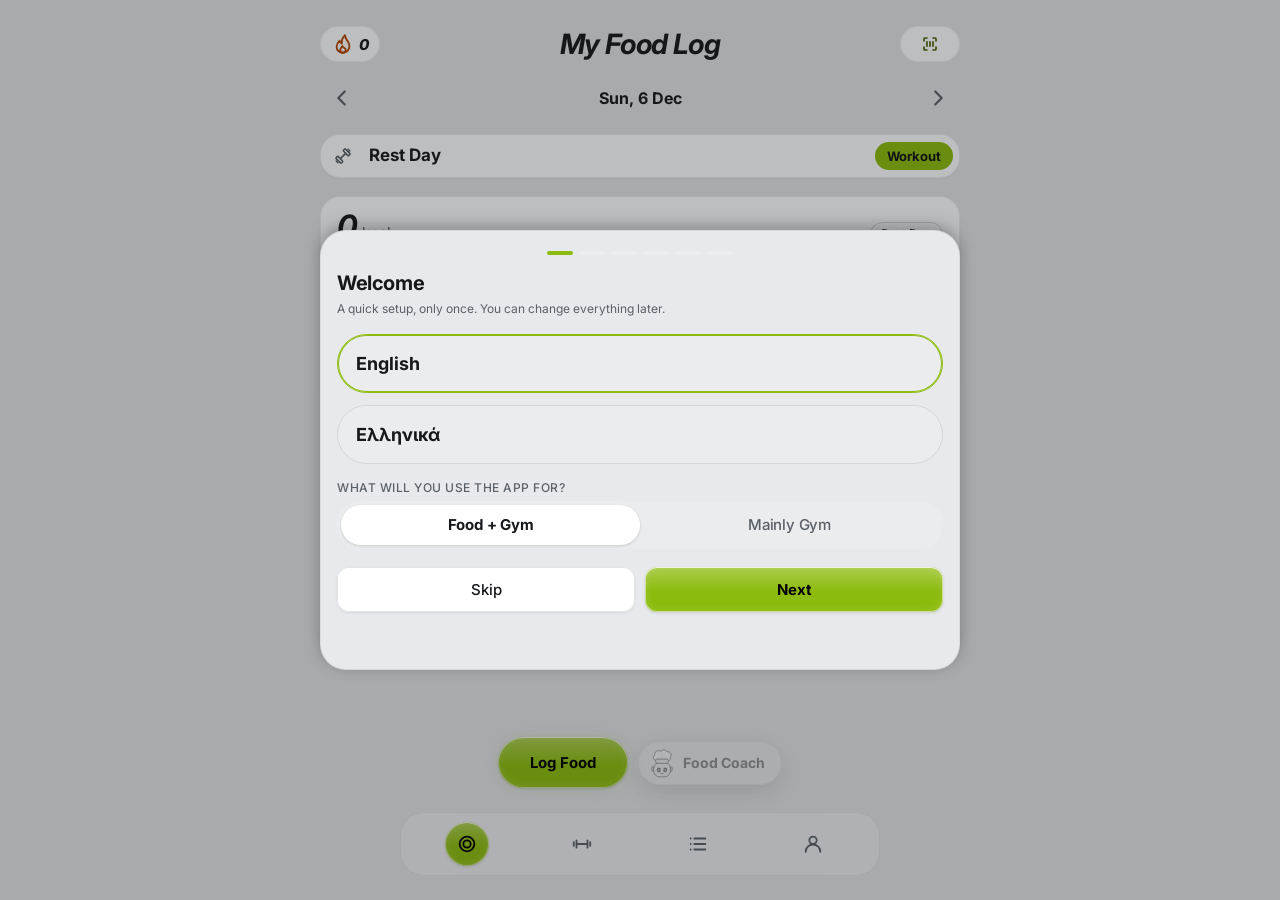
==== commit e7f6b90b: "AI settings: pick models from the key's own list; OpenAI newer models (max_completion_tokens, no tem" ====
--- a/index.html
+++ b/index.html
@@ -291,7 +291,7 @@
 </div></div></div>
 <div class="overlay" id="ovSProfile"><div class="sheet tall setpage"><h2 data-t="stProfile"></h2><div class="phwrap"><div class="phcirc" id="phCirc"></div><p class="hint hide" id="phHint" data-t="phDrag"></p></div><div class="actions" id="phBtns"><button class="btn" id="phCam" type="button"></button><button class="btn" id="phLib" type="button"></button></div><div class="actions hide" id="phCropBtns"><button class="btn" id="phCancel" type="button" data-t="cancel"></button><button class="btn primary" id="phUse" type="button" data-t="phUse"></button></div><button class="linkbtn hide" id="phDel" type="button" data-t="phRemove"></button><label for="phName" data-t="phName"></label><input id="phName" autocomplete="off" maxlength="40" data-tp="phNamePh"><p class="hint" data-t="phNameSub"></p></div></div>
 <div class="overlay" id="ovSFood"><div class="sheet tall setpage"><h2 data-t="stFoodPrefs"></h2><div id="sFoodBody"></div><div class="actions"><button class="btn primary" id="sFoodSave" data-t="save"></button></div></div></div>
-<div class="overlay" id="ovSAI"><div class="sheet tall setpage"><h2 data-t="stAI"></h2><label id="sProvL" data-t="aiProvT"></label><div class="seg" id="sProv" role="radiogroup" aria-labelledby="sProvL"><button data-v="gemini" data-t="provGemini"></button><button data-v="anthropic" data-t="provAnthropic"></button><button data-v="openai" data-t="provOpenai"></button><button data-v="openrouter" data-t="provOpenrouter"></button></div><p class="hint" id="sProvNote"></p><label for="sKey" id="sKeyL"></label><input id="sKey" type="password" data-tp="geminiKeyPh" autocomplete="off"><div class="actions" style="margin-top:10px"><button class="btn" id="getKey" data-t="getKey"></button><button class="btn" id="testKey" data-t="testKey"></button></div><div class="status" id="keyStatus"></div><div id="sGemOnly"><details class="guide"><summary data-t="keyGuideT"></summary><ol class="steps" id="keySteps"></ol><p class="hint" data-t="keyNoNeed"></p></details><div class="hint" data-t="getKeyHint"></div></div><label for="sModel" id="sModelL"></label><input id="sModel" autocomplete="off"><label for="sModelAdv" data-t="aiModelAdv"></label><input id="sModelAdv" autocomplete="off"><div class="actions"><button class="btn primary" id="saveSettings" data-t="saveSettings"></button></div><label data-t="perT"></label><p class="hint" data-t="perSub"></p><div class="hint" data-t="perBase"></div><div class="seg" id="perBase"><button data-v="balanced" data-t="perBal"></button><button data-v="motivator" data-t="perMot"></button><button data-v="analytical" data-t="perAna"></button></div><div class="hint" data-t="perHumor"></div><div class="seg" id="perHumor"><button data-v="low" data-t="perLow"></button><button data-v="natural" data-t="perNat"></button><button data-v="playful" data-t="perPlay"></button></div><div class="hint" data-t="perLen"></div><div class="seg" id="perLen"><button data-v="concise" data-t="perCon"></button><button data-v="adaptive" data-t="perAda"></button><button data-v="detailed" data-t="perDet"></button></div><label for="perCustom" data-t="perCustomT"></label><textarea id="perCustom" rows="2" maxlength="300" data-tp="perCustomPh"></textarea><label data-t="aiKnowT"></label><p class="hint" data-t="aiKnowSub"></p><label data-t="memT"></label><p class="hint" data-t="memSub"></p><div id="aiMem"></div><div class="actions"><button class="btn small" id="aiMemCopy" data-t="memCopy"></button><button class="btn danger" id="aiKnowReset" data-t="aiKnowReset"></button></div><label data-t="aiuT"></label><p class="hint" data-t="aiuSub"></p><div id="aiUsage"></div><div class="actions"><button class="btn danger" id="aiuReset" data-t="aiuReset"></button></div></div></div>
+<div class="overlay" id="ovSAI"><div class="sheet tall setpage"><h2 data-t="stAI"></h2><label id="sProvL" data-t="aiProvT"></label><div class="seg" id="sProv" role="radiogroup" aria-labelledby="sProvL"><button data-v="gemini" data-t="provGemini"></button><button data-v="anthropic" data-t="provAnthropic"></button><button data-v="openai" data-t="provOpenai"></button><button data-v="openrouter" data-t="provOpenrouter"></button></div><p class="hint" id="sProvNote"></p><label for="sKey" id="sKeyL"></label><input id="sKey" type="password" data-tp="geminiKeyPh" autocomplete="off"><div class="actions" style="margin-top:10px"><button class="btn" id="getKey" data-t="getKey"></button><button class="btn" id="testKey" data-t="testKey"></button></div><div class="status" id="keyStatus"></div><div id="sGemOnly"><details class="guide"><summary data-t="keyGuideT"></summary><ol class="steps" id="keySteps"></ol><p class="hint" data-t="keyNoNeed"></p></details><div class="hint" data-t="getKeyHint"></div></div><label for="sModel" id="sModelL"></label><input id="sModel" autocomplete="off"><select id="sModelPick" class="hide" data-pick="sModel" aria-label="Pick a model"></select><label for="sModelAdv" data-t="aiModelAdv"></label><input id="sModelAdv" autocomplete="off"><select id="sModelAdvPick" class="hide" data-pick="sModelAdv" aria-label="Pick a model"></select><div class="actions"><button class="btn primary" id="saveSettings" data-t="saveSettings"></button></div><label data-t="perT"></label><p class="hint" data-t="perSub"></p><div class="hint" data-t="perBase"></div><div class="seg" id="perBase"><button data-v="balanced" data-t="perBal"></button><button data-v="motivator" data-t="perMot"></button><button data-v="analytical" data-t="perAna"></button></div><div class="hint" data-t="perHumor"></div><div class="seg" id="perHumor"><button data-v="low" data-t="perLow"></button><button data-v="natural" data-t="perNat"></button><button data-v="playful" data-t="perPlay"></button></div><div class="hint" data-t="perLen"></div><div class="seg" id="perLen"><button data-v="concise" data-t="perCon"></button><button data-v="adaptive" data-t="perAda"></button><button data-v="detailed" data-t="perDet"></button></div><label for="perCustom" data-t="perCustomT"></label><textarea id="perCustom" rows="2" maxlength="300" data-tp="perCustomPh"></textarea><label data-t="aiKnowT"></label><p class="hint" data-t="aiKnowSub"></p><label data-t="memT"></label><p class="hint" data-t="memSub"></p><div id="aiMem"></div><div class="actions"><button class="btn small" id="aiMemCopy" data-t="memCopy"></button><button class="btn danger" id="aiKnowReset" data-t="aiKnowReset"></button></div><label data-t="aiuT"></label><p class="hint" data-t="aiuSub"></p><div id="aiUsage"></div><div class="actions"><button class="btn danger" id="aiuReset" data-t="aiuReset"></button></div></div></div>
 <div class="overlay" id="ovSData"><div class="sheet tall setpage"><h2 data-t="stData"></h2><p class="sub" data-t="yourDataSub"></p><div class="actions" style="margin-top:0"><button class="btn primary" id="copyClaude" data-t="copyClaude"></button></div><div class="actions" style="margin-top:10px">
     <button class="btn" id="exportJson" data-t="download"></button>
     <button class="btn" id="importBtn" data-t="import"></button>
--- a/css/theme.css
+++ b/css/theme.css
@@ -1264,6 +1264,7 @@
 section.page.wrap.bentopg,#pgFoods.bentopg{display:flex;flex-direction:column;padding-bottom:calc(64px + max(24px, env(safe-area-inset-bottom) - 10px) + 10px)!important}
 #pgGym.bentopg{padding-bottom:var(--fabclear,calc(64px + max(24px, env(safe-area-inset-bottom) - 10px) + 86px))!important}
 .bentopg>*{flex:0 0 auto}
+section.page.bentopg:not(.bentofree){overflow-y:hidden;overscroll-behavior:none}   /* fits the screen: nothing to scroll, so the page never moves */
 .bentopg #fHub,.bentopg #gHub{flex:1 1 0;min-height:0;display:flex;flex-direction:column}
 .bentopg #fHub.hide,.bentopg #gHub.hide{display:none}
 .bento{flex:1 1 0;min-height:0;display:grid;grid-template-columns:minmax(0,1fr) minmax(0,1fr);gap:10px;margin-top:2px}
@@ -1289,10 +1290,10 @@
 .bthero>span,.btsub{line-height:1.2;font-size:var(--fs-label);font-weight:var(--w-med);color:var(--t-muted)}
 .btstat{display:flex;align-items:baseline;gap:6px;min-width:0}
 .btstat b{color:var(--t-accent-ink,var(--t-accent));font-size:var(--fs-title);font-weight:var(--w-bold);font-style:italic;white-space:nowrap}
-.btstat span{font-size:var(--fs-label);font-weight:var(--w-med);color:var(--t-muted);min-width:0;overflow:hidden;text-overflow:ellipsis;white-space:nowrap}
+.btstat>span{font-size:var(--fs-label);font-weight:var(--w-med);color:var(--t-muted);min-width:0;overflow:hidden;text-overflow:ellipsis;white-space:nowrap}
 .btstat.big{flex-direction:column;align-items:flex-start;gap:2px}
 .btstat.big b{font-size:var(--fs-clock);font-weight:800;letter-spacing:-.5px;line-height:1.1;max-width:100%;overflow:hidden;text-overflow:ellipsis}
-.btstat.big span{max-width:100%}
+.btstat.big>span{max-width:100%}
 .btempty{margin:auto 0;font-size:var(--fs-label);font-weight:var(--w-med);color:var(--t-muted);line-height:1.35}
 .btname{font-size:var(--fs-body);font-weight:var(--w-bold);font-style:italic;white-space:nowrap;overflow:hidden;text-overflow:ellipsis;margin-top:auto}
 .btlow{line-height:1.2;font-style:normal;font-size:var(--fs-label);font-weight:var(--w-med);color:var(--t-warm);white-space:nowrap;overflow:hidden;text-overflow:ellipsis}
@@ -1318,7 +1319,7 @@
 #fhFoods .bthero{margin-top:auto}
 #fhFoods .btstat:last-child{margin-bottom:auto}
 #fhFoods .btstat{flex-direction:column;align-items:flex-start;gap:2px;margin-bottom:2px}
-#fhFoods .btstat span{white-space:normal;display:-webkit-box;-webkit-line-clamp:2;-webkit-box-orient:vertical}
+#fhFoods .btstat>span{white-space:normal;display:-webkit-box;-webkit-line-clamp:2;-webkit-box-orient:vertical}
 .fring{position:relative;width:116px;height:116px;flex:0 0 116px}
 .fring svg{display:block;width:100%;height:100%;overflow:visible}
 .fring circle{fill:none;stroke-width:12}
@@ -1328,24 +1329,32 @@
 .s-p{stroke:var(--t-p)} .s-c{stroke:var(--t-c)} .s-f{stroke:var(--t-f)}
 .fringt{position:absolute;inset:0;display:flex;flex-direction:column;align-items:center;justify-content:center;text-align:center;pointer-events:none;line-height:1.25}
 .fringt b{font-size:11px;font-weight:var(--w-bold)} .fringt small{font-size:11px;font-weight:var(--w-med);color:var(--t-muted)}
-.fbub{position:absolute;right:-2px;bottom:calc(100% - 4px);z-index:2;white-space:nowrap;padding:6px 11px;border-radius:var(--r-pill);font-size:var(--fs-label);font-weight:var(--w-bold);
-  color:var(--k);background:color-mix(in srgb,var(--k) 18%,var(--t-sel));box-shadow:0 0 0 1px color-mix(in srgb,var(--k) 35%,transparent),0 6px 16px rgba(0,0,0,.35);transform-origin:85% 100%;pointer-events:none}
+.fring{cursor:pointer}   /* the whole ring is the tap area (wire/02 fhSegAt picks the arc by angle) */
+/* the bubble sits along the foot of the Foods tile, full width, so nothing (the title, the tile edge) can cover it */
+.fbub{position:absolute;left:10px;right:10px;bottom:10px;z-index:3;padding:9px 12px;border-radius:var(--r-pill);text-align:center;white-space:nowrap;overflow:hidden;text-overflow:ellipsis;font-size:var(--fs-body);font-weight:var(--w-bold);
+  color:var(--t-text);background:color-mix(in srgb,var(--k) 28%,var(--t-card));box-shadow:inset 0 0 0 1.5px var(--k),0 8px 20px rgba(0,0,0,.35);transform-origin:50% 100%;pointer-events:none}
 .fbub.k-p{--k:var(--t-p)} .fbub.k-c{--k:var(--t-c)} .fbub.k-f{--k:var(--t-f)}
 /* Supps: 7 day dots (done green, missed dark, today an accent ring, half filled when partly done) */
+/* Supplements tile: a small question under the title (scrolls sideways when too long), a Yes pill that logs today, days with a tick */
+.btask{display:block;margin-top:-4px;white-space:nowrap;overflow:hidden}
+.btyes{align-self:flex-start;min-height:0!important;height:30px;padding:0 18px!important;margin:2px 0 0;border-radius:999px;font-size:var(--fs-label)!important;font-weight:var(--w-bold)}
 .sdots{display:flex;justify-content:space-between;margin-top:auto}
 .sdot{display:flex;flex-direction:column;align-items:center;gap:6px}
-.sdot i{display:block;width:14px;height:14px;border-radius:50%;background:var(--t-card2)}
-.sdot.done i{background:var(--t-done)}
+.sdot i{display:grid;place-items:center;width:18px;height:18px;border-radius:50%;background:var(--t-card2)}
+.sdot.done i{background:transparent;box-shadow:inset 0 0 0 2px var(--t-done);color:var(--t-done)}   /* a tick in a ring, not a filled dot */
 .sdot.part i{background:linear-gradient(90deg,var(--t-done) 50%,var(--t-card2) 50%)}
 .sdot.today i{box-shadow:inset 0 0 0 2px var(--t-accent);background:transparent}
 .sdot.today.part i{background:linear-gradient(90deg,var(--t-accent) 50%,transparent 50%)}
-.sdot.today.done i{background:var(--t-done)}
+.sdot.today.done i{background:transparent;box-shadow:inset 0 0 0 2px var(--t-done)}
 .sdot small{font-size:10px;font-weight:var(--w-med);color:var(--t-muted)} .sdot.today small{color:var(--t-text)}
 /* My Fridge: stacked bar by kind + legend */
 .fstack{display:flex;gap:3px;height:10px;margin-top:auto}
 .fstack i,.flegend i{background:var(--t-p)}
 .fstack i{border-radius:5px}
-.k-p{--kc:var(--t-p)} .k-d{--kc:var(--t-dairy)} .k-c{--kc:var(--t-c)} .k-v{--kc:var(--t-done)}
+/* My Fridge bar: one colour per Food Library category */
+.kc-dairy{--kc:var(--t-dairy)} .kc-eggs{--kc:#f2cf5b} .kc-meat{--kc:#e0705f} .kc-fish{--kc:#4fb3d9} .kc-rice{--kc:#d6b679} .kc-pasta{--kc:#eb9a4a}
+.kc-bread{--kc:#b8875a} .kc-veg{--kc:var(--t-done)} .kc-fruit{--kc:#ef7fa8} .kc-legumes{--kc:#a48ce0} .kc-nuts{--kc:#9a7b5c} .kc-oils{--kc:#c9c04a}
+.kc-snacks{--kc:#d46fc2} .kc-drinks{--kc:#5cc9bf} .kc-supps{--kc:#8aa3bd} .kc-ready{--kc:#c49a6c} .kc-other{--kc:var(--t-muted)}
 .fstack i[class],.flegend i[class]{background:var(--kc)}
 .flegend{display:flex;flex-wrap:wrap;gap:4px 14px;font-size:var(--fs-label);font-weight:var(--w-med);color:color-mix(in srgb,var(--t-text) 80%,var(--t-muted))}
 .flegend span{display:inline-flex;align-items:center;gap:6px}
@@ -1363,8 +1372,13 @@
 .ghvol{margin-top:auto;display:flex;flex-direction:column;gap:6px}
 .ghline{display:block;width:100%;height:auto;overflow:visible}
 .ghline .base{stroke:var(--t-line);stroke-width:1}
-.ghline .ln{fill:none;stroke:var(--t-accent);stroke-width:2.5;stroke-linecap:round;stroke-linejoin:round}
-.ghline .dot{fill:var(--t-accent)}
+/* Progress tile trend colours: up = green, flat = grey, down = red (the stat and the 8-week volume curve) */
+.ghvol{--tr:var(--t-muted)} .ghvol.up{--tr:var(--t-done)} .ghvol.down{--tr:var(--t-sore)}
+.btstat.big.up b{color:var(--t-done)} .btstat.big.flat b{color:var(--t-muted)} .btstat.big.down b{color:var(--t-sore)}
+:root[data-theme="light"] .btstat.big.down b{color:var(--t-fail)} :root[data-theme="light"] .ghvol.down{--tr:var(--t-fail)}
+.ghline .ar{fill:var(--tr,var(--t-accent));fill-opacity:.16;stroke:none}
+.ghline .ln{fill:none;stroke:var(--tr,var(--t-accent));stroke-width:2.5;stroke-linecap:round;stroke-linejoin:round}
+.ghline .dot{fill:var(--tr,var(--t-accent))}
 /* Week Planner: seven day pills */
 .wpdays{display:grid;grid-template-columns:repeat(7,minmax(0,1fr));gap:4px;margin-top:auto}
 .wpd{display:flex;flex-direction:column;align-items:center;gap:6px;min-width:0}
@@ -1388,8 +1402,6 @@
 /* streak bubble and Scan pill are the same size (60 x 36) on the two pages that have both */
 #pgToday>header .stkbub,#pgFoods>header .stkbub{width:60px;height:36px;padding:0;justify-content:center;flex:0 0 60px}
 #pgToday>header .left h1,#pgFoods>header .left h1{padding:0 72px!important}
-#pgToday>header .left h1{font-size:22px!important}
-:lang(el) #pgToday>header .left h1{font-size:19px!important}
 @media (max-width:340px){#pgToday>header .left h1,#pgFoods>header .left h1{font-size:18px!important}}
 section.page>header .hbtns{align-items:center}
 .stkbub{position:relative;z-index:1;display:inline-flex;align-items:center;gap:5px;height:34px;padding:0 12px 0 8px;border-radius:var(--r-pill);flex:0 0 auto;
@@ -1520,3 +1532,39 @@
 .toast{justify-content:flex-start!important;gap:10px!important;padding-left:10px!important}
 .toast #toastMsg{flex:1;min-width:0}
 .toast:has(#toastAct.hide){text-align:left}
+
+/* Logged Foods line: the title and its count always stay on ONE line, side by side, centred with the Fill My Macros pill (which never squeezes them) */
+#pgToday #dEatenFold>summary,#pgToday.pinned #dEatenFold>summary{flex-wrap:nowrap;align-items:center;gap:6px}
+#dEatenFold>summary>span[data-t="eaten"]{flex:0 0 auto;white-space:nowrap;font-size:19px;line-height:1.1}
+#dEatenFold>summary #dEatenN{flex:0 0 auto;white-space:nowrap;margin:0!important;font-size:15px;line-height:1.1}
+#dEatenFold>summary .eyest{flex:0 0 auto}
+.fmpill{height:36px;padding:0 var(--s3) 0 var(--s1);font-size:13px;min-width:0;flex:0 1 auto}
+.fmpill .fmt{overflow:hidden;text-overflow:clip}
+/* the full "Fill My Macros" shows when it fits next to the title; on a narrow phone or in Greek (a longer title) the pill becomes just the chef's face */
+#dEatenFold>summary{container-type:inline-size}
+.fmpill .fmt{flex:0 0 auto}
+@container (max-width:296px){ .fmpill:not(.busy) .fmt{display:none} .fmpill{padding:0 var(--s1)} }
+html[lang="el"] #dEatenFold>summary>span[data-t="eaten"]{font-size:17px}
+@container (max-width:390px){ html[lang="el"] .fmpill:not(.busy) .fmt{display:none} html[lang="el"] .fmpill{padding:0 var(--s1)} }
+@container (max-width:270px){ html[lang] #dEatenFold>summary>span[data-t="eaten"]{font-size:14px} #dEatenFold>summary #dEatenN{font-size:13px} }
+
+/* ======================= 0.8 (25 Nov): Logged Foods line tucked up under the hero card ======================= */
+/* the row is only as tall as the Fill My Macros pill (+4 px each side) instead of 56 px, so Logged Foods, the round Same-as-Yesterday button and the pill sit close under the hero card;
+   the foods follow right under the title (todayFit now measures this row's real height). The blur band is unchanged, it just starts at the bottom of the title's g's
+   (the pill and the round button sit in front of it, so it never blurs them). */
+#pgToday #dEatenFold>summary,#pgToday.pinned #dEatenFold>summary{min-height:0;padding-top:4px;padding-bottom:4px}
+#dEatenFold>summary>:is(.fmpill,.eyest){position:relative;z-index:1}
+#pgToday.pinned #dEatenWrap{margin-top:4px}
+#pgToday.pinned #dEatenFold>summary::before{top:calc(100% - 9px)}
+/* the round Same-as-Yesterday button had an old 8 px bottom margin (layout.css) that lifted it above the title and the pill; now centred on the same line */
+#dEatenFold>summary #copyYesterday{margin-bottom:0}
+
+/* ======================= 0.8 (25 Nov): Fill My Macros pill — a little to the right, a little longer, robot always inside ======================= */
+/* with the round Same-as-Yesterday button showing, the row was too narrow and the pill got squeezed, so the robot poked out of its left edge. Now: the row's right padding is
+   12 px (pill sits a bit further right), the pill is longer (more room on the right of the words) and never shrinks; when the words do not fit it becomes just the chef's face */
+#pgToday #dEatenFold>summary,#pgToday.pinned #dEatenFold>summary{padding-right:12px}
+.fmpill{flex:0 0 auto;padding:0 var(--s4) 0 var(--s1)}
+@container (max-width:306px){ .fmpill:not(.busy) .fmt{display:none} .fmpill{padding:0 var(--s1)} }
+@container (max-width:318px){
+  #dEatenFold>summary:has(.eyest:not(.hide)) .fmpill:not(.busy) .fmt{display:none}
+  #dEatenFold>summary:has(.eyest:not(.hide)) .fmpill:not(.busy){padding:0 var(--s1)} }
